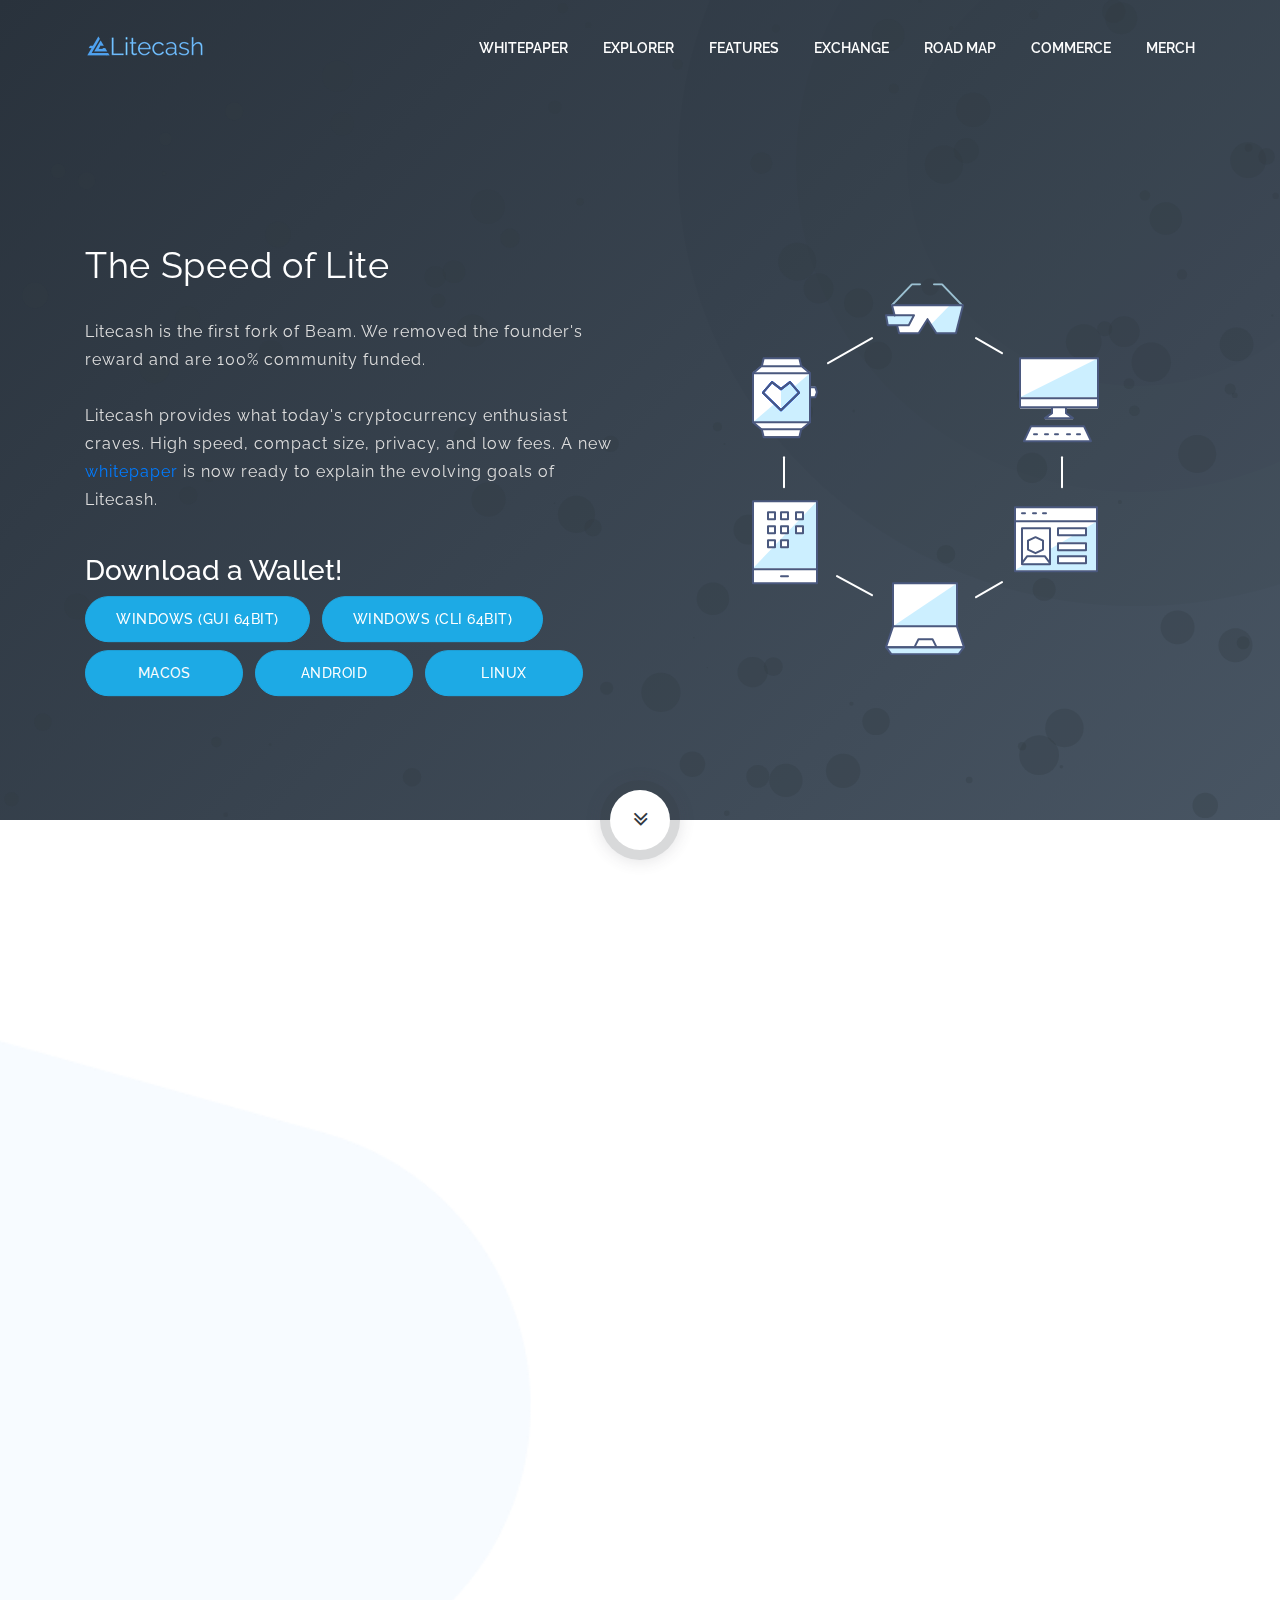
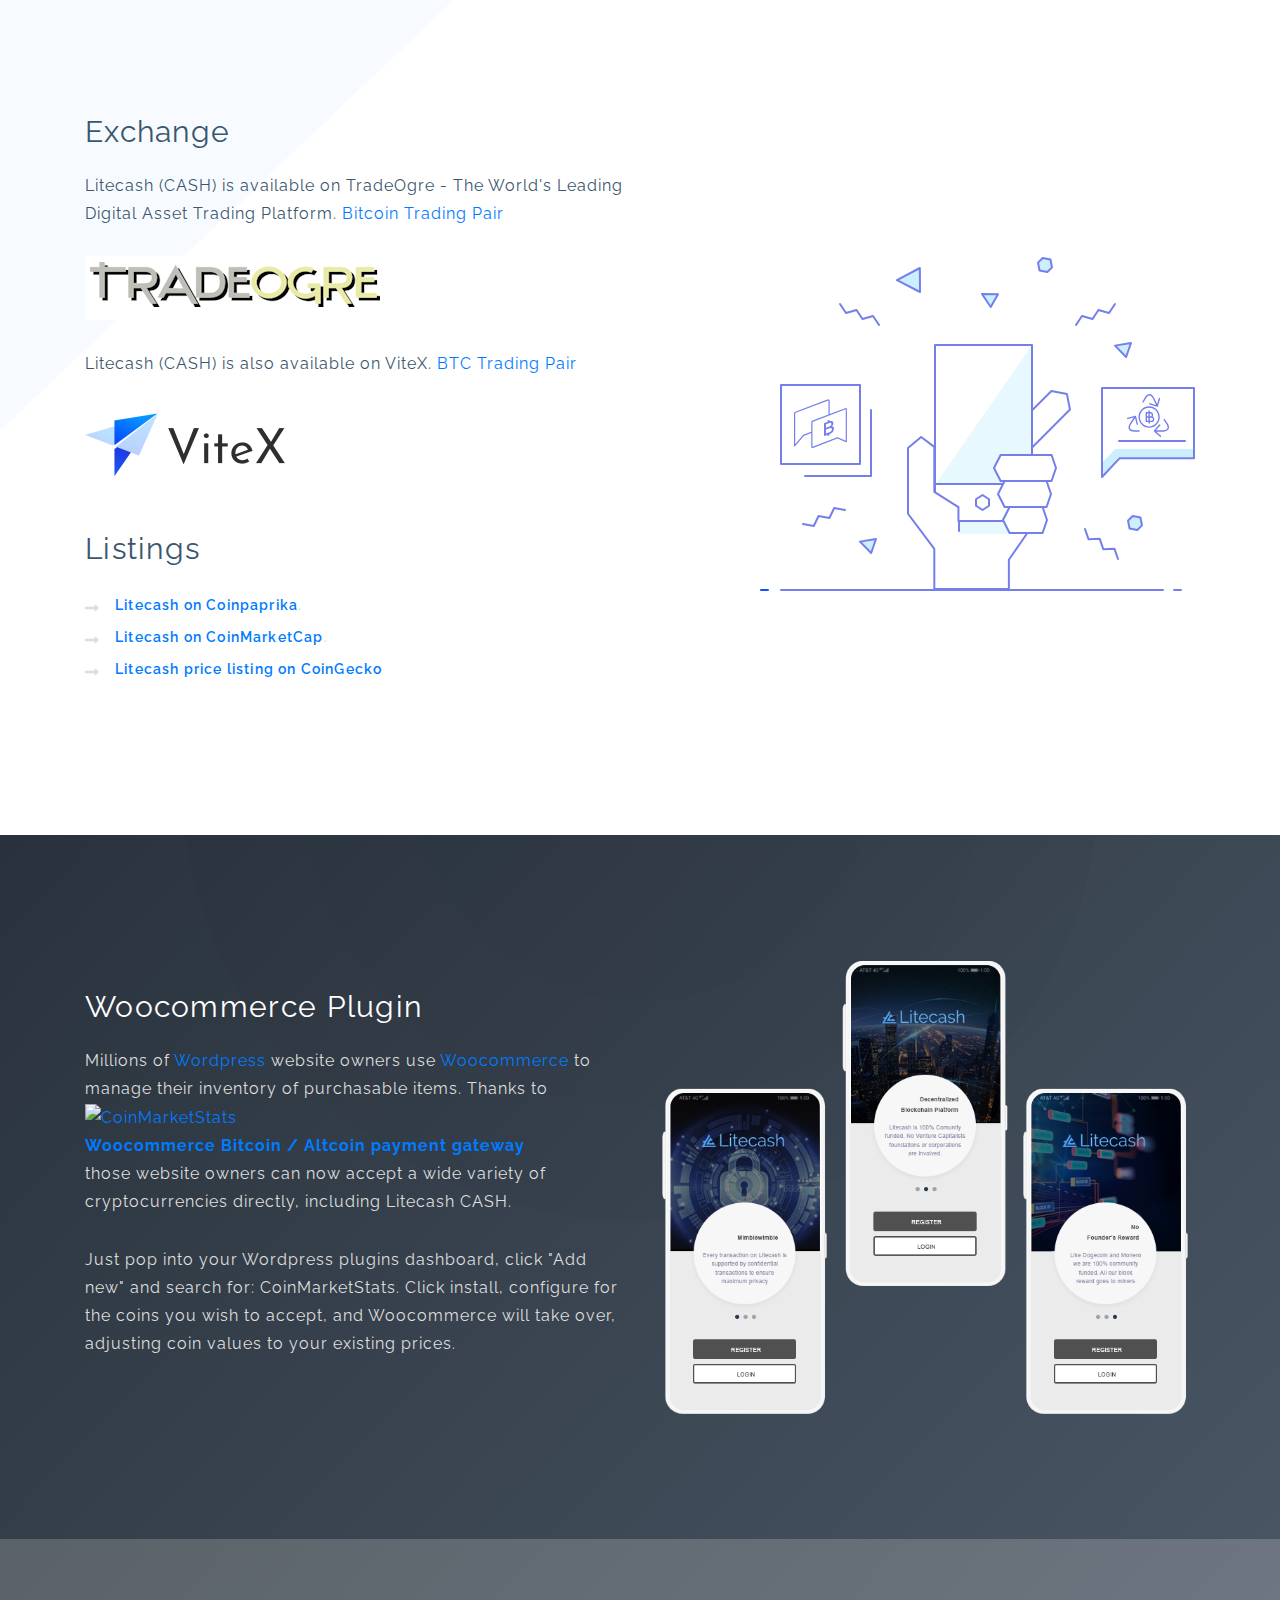
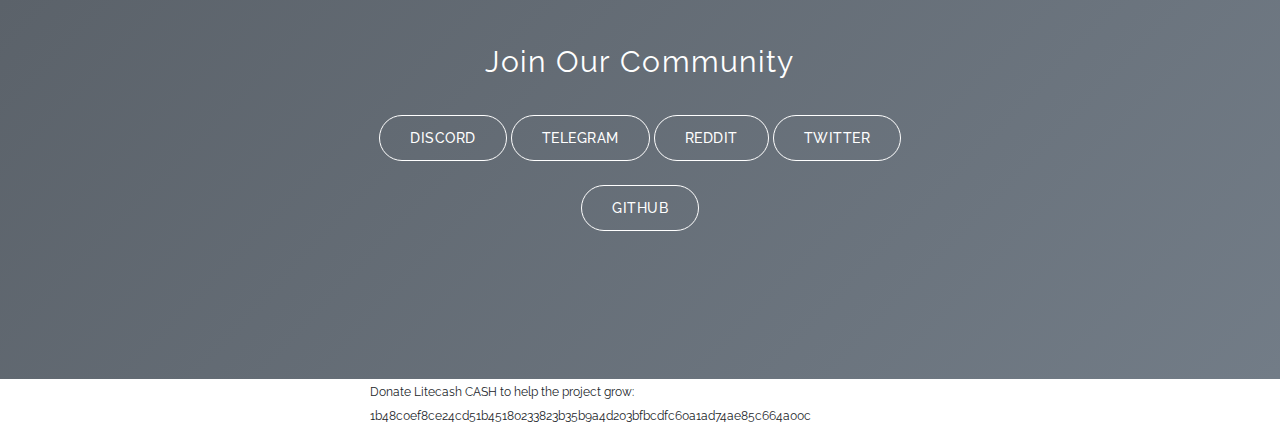
==== lite-cash/index.html @ 34a3ff48 "mobile responsive navigation updates" ====
<!DOCTYPE html>
<html lang="en">

<head>
    <meta charset="UTF-8">
    <meta http-equiv="X-UA-Compatible" content="IE=edge">
    <meta name="viewport" content="width=device-width, initial-scale=1">
    <title>Litecash - The Speed of Lite</title>
    <meta name="description" content="Litecash is a cryptocurrency for everyone." />
    <meta name="keywords" content="bitcoin, ethereum, monero, ico, token, free token, btc, eth" />
    <meta name="author" content="tempload" />

    <!-- Favicon -->
    <link rel="apple-touch-icon" sizes="180x180" href="/apple-touch-icon.png">
    <link rel="icon" type="image/png" sizes="32x32" href="/favicon-32x32.png">
    <link rel="icon" type="image/png" sizes="16x16" href="/favicon-16x16.png">
    <link rel="manifest" href="/site.webmanifest">
    <link rel="mask-icon" href="/safari-pinned-tab.svg" color="#5bbad5">
    <meta name="msapplication-TileColor" content="#da532c">
    <meta name="theme-color" content="#ffffff">

    <!-- Bootstrap & Plugins CSS -->
    <link href="assets/css/bootstrap.min.css" rel="stylesheet" type="text/css">
    <link href="assets/css/font-awesome.min.css" rel="stylesheet" type="text/css">
    <link href="assets/css/owl.carousel.min.css" rel="stylesheet" type="text/css">
    <link href="assets/css/owl.theme.default.min.css" rel="stylesheet" type="text/css">

    <!-- Custom CSS -->
    <link href="assets/css/dark.css" rel="stylesheet" type="text/css">
</head>

<body>

    <div class="loading-wrapper">
        <div class="loading">
            <div></div>
            <div></div>
            <div></div>
        </div>
    </div>

    <!-- ***** Header Area Start ***** -->
    <header class="header-area">
        <div class="container">
            <div class="row">
                <div class="col-12">
                    <nav class="main-nav">
                        <!-- ***** Logo Start ***** -->
                        <a href="index.html" class="logo">
                            <img src="assets/images/logos/Logo23.png" alt="Litecash Logo">
                        </a>
                        <!-- ***** Menu Start ***** -->
                        <ul class="nav">
                            <li><a href="https://lite-cash.com/litepaper.pdf">WHITEPAPER</a></li>
                            <li><a href="http://explorer.lite-cash.com">EXPLORER</a></li>
                            <li><a href="#features">FEATURES</a></li>
                            <li><a href="#exchange">EXCHANGE</a></li>
                            <li><a href="/roadmap.html">ROAD MAP</a></li>
                            <li><a href="#commerce">COMMERCE</a></li>
                            <li><a href="https://shop.lite-cash.com">MERCH</a></li>
                        </ul>
                        <div class="navbar-light">
                            <button class="navbar-toggler" type="button" data-toggle="collapse" data-target="#navbarMobile" aria-controls="navbarMobile" aria-expanded="false" aria-label="Toggle navigation">
                            <span class="navbar-toggler-icon"></span>
                            </button>
                        </div>
                        <div style="clear:both"></div>
                        <div class="collapse" id="navbarMobile" style="width:100%">
                            <ul class="nav nav-mobile">
                                <li><a href="https://lite-cash.com/litepaper.pdf">WHITEPAPER</a></li>
                                <li><a href="http://explorer.lite-cash.com">EXPLORER</a></li>
                                <li><a href="#features">FEATURES</a></li>
                                <li><a href="#exchange">EXCHANGE</a></li>
                                <li><a href="/roadmap.html">ROAD MAP</a></li>
                                <li><a href="#commerce">COMMERCE</a></li>
                                <li><a href="https://shop.lite-cash.com">MERCH</a></li>
                            </ul>
                        </div>
                    </nav>
                </div>
            </div>
        </div>

        <div class="pos-f-t">
          </div>

    </header>
    <!-- ***** Header Area End ***** -->

    <!-- ***** Wellcome Area Start ***** -->
    <section class="welcome-area bg-top-right" id="welcome-1">
        <div class="header-token">
            <div class="container">
                <div class="row">
                    <div class="col-lg-6 col-md-12 col-sm-12 col-xs-12 align-self-center">
                        <h1>The Speed of Lite</h1>
                        <p>Litecash is the first fork of Beam. We removed the founder's reward and are 100% community funded. <br><br> Litecash provides what today's cryptocurrency enthusiast craves. High speed, compact size, privacy, and low fees. A new <a href="https://lite-cash.com/litepaper.pdf">whitepaper</a> is now ready to explain the evolving goals of Litecash.</p>

                        <h3 style="color: white;">Download a Wallet!</h3>
                        <div class="wallet-list">
                            <a href="https://lite-cash.com/release/windows/Litecash-2.5.75-GUI-win64.zip" class="btn-secondary-box">
                                <span class="iconify" data-icon="mdi-windows" height="20px"></span>
                                Windows (GUI 64bit)
                            </a>
                            <a href="https://lite-cash.com/release/windows/Litecash-2.5.75-CLI-win64.zip" class="btn-secondary-box">
                                <span class="iconify" data-icon="mdi-windows" height="20px"></span>
                                Windows (CLI 64bit)
                            </a>
                            <a href="https://lite-cash.com/downloads/LitecashWallet-Mac-2.9.95.dmg" class="btn-secondary-box">
                                <span class="iconify" data-icon="mdi-apple" height="20px"></span>
                                macOS
                            </a>
                            <a href="https://lite-cash.com/downloads/Litecash_v2.5.apk" class="btn-secondary-box">
                                <span class="iconify" data-icon="mdi-android" height="20px"></span>
                                Android
                            </a>
                            <a href="https://lite-cash.com/release/linux/" class="btn-secondary-box">
                                <span class="iconify" data-icon="mdi-linux" height="20px"></span>
                                Linux
                            </a>
                        </div>

                    </div>
                    <div class="col-lg-6 col-md-12 col-sm-12 col-xs-12 align-self-center">
                        <div class="header-image">
                            <img src="assets/images/header_web.svg" class="img-fluid d-block mx-auto" alt="">
                        </div>
                    </div>
                </div>
            </div>
        </div>
        <div class="scroll-to">
            <a href="#features">
                <i class="fa fa-angle-double-down" aria-hidden="true"></i>
            </a>
        </div>
    </section>
    <!-- ***** Wellcome Area End ***** -->

    <!-- ***** What is ICO Start ***** -->
    <section class="section bg-bottom" id="features">
        <div class="container">
            <!-- ***** Features Items Start ***** -->
            <div class="row m-bottom-70">
                <div class="col-lg-3 col-md-6 col-sm-6 col-xs-12">
                    <div class="features-shadow" data-scroll-reveal="enter bottom move 30px over 0.6s after 0.2s">
                        <div class="icon">
                            <i class="fa fa-cube"></i>
                        </div>
                        <h5 class="features-title">Easy To Use</h5>
                        <p>Our wallet is designed to make it easy to send and receive CASH. We strive to make our user experience best in class.</p>
                    </div>
                </div>
                <div class="col-lg-3 col-md-6 col-sm-6 col-xs-12">
                    <div class="features-shadow" data-scroll-reveal="enter bottom move 30px over 0.6s after 0.4s">
                        <div class="icon">
                            <i class="fa fa-lock"></i>
                        </div>
                        <h5 class="features-title">Mimblewimble</h5>
                        <p>Every transaction on Litecash is supported by confidential transactions to ensure maximum privacy.</p>
                    </div>
                </div>
                <div class="col-lg-3 col-md-6 col-sm-6 col-xs-12">
                    <div class="features-shadow" data-scroll-reveal="enter bottom move 30px over 0.6s after 0.6s">
                        <div class="icon">
                            <i class="fa fa-globe"></i>
                        </div>
                        <h5 class="features-title">Decentralized</h5>
                        <p><a href="https://www.coingecko.com/en/videos/the-next-ravencoin-litecash-hot-speculative-coin-in-2019" target=_blank>Litecash</a> is 100% community-funded. No VCs, foundation or corporation are involved.</p>
                    </div>
                </div>
                <div class="col-lg-3 col-md-6 col-sm-6 col-xs-12">
                    <div class="features-shadow" data-scroll-reveal="enter bottom move 30px over 0.6s after 0.8s">
                        <div class="icon">
                            <i class="fa fa-server"></i>
                        </div>
                        <h5 class="features-title">Scalable</h5>
                        <p>Our lightweight implementation of Mimblewimble minimizes the amount of storage space used to host a full node.</p>
                    </div>
                </div>
                <div class="col-lg-3 col-md-6 col-sm-6 col-xs-12">
                    <div class="features-shadow" data-scroll-reveal="enter bottom move 30px over 0.6s after 0.2s">
                        <div class="icon">
                            <i class="fa fa-building-o"></i>
                        </div>
                        <h5 class="features-title">No Founder's Reward</h5>
                        <p>Like Dogecoin and Monero, we are 100% community funded. All of our block reward goes to miners.</p>
                    </div>
                </div>
                <div class="col-lg-3 col-md-6 col-sm-6 col-xs-12">
                    <div class="features-shadow" data-scroll-reveal="enter bottom move 30px over 0.6s after 0.4s">
                        <div class="icon">
                            <i class="fa fa-connectdevelop"></i>
                        </div>
                        <h5 class="features-title">ASIC Resistance</h5>
                        <p>In the spirit of inclusion, <a href="https://twitter.com/LitecashPR" target=_blank>Litecash</a> intends to defend its ecosystem from ASIC manufacturers looking to monopolize our proof of work.</p>
                    </div>
                </div>
                <div class="col-lg-3 col-md-6 col-sm-6 col-xs-12">
                    <div class="features-shadow" data-scroll-reveal="enter bottom move 30px over 0.6s after 0.6s">
                        <div class="icon">
                            <i class="fa fa-qrcode"></i>
                        </div>
                        <h5 class="features-title">Equihash 150,5</h5>
                        <p>Our hashing algo is unique to
                            <a href="/mining.html">Litecash mining</a>. We do not share this Equihash variant with any project.</p>
                    </div>
                </div>
                <div class="col-lg-3 col-md-6 col-sm-6 col-xs-12">
                    <div class="features-shadow" data-scroll-reveal="enter bottom move 30px over 0.6s after 0.8s">
                        <div class="icon">
                            <i class="fa fa-shield"></i>
                        </div>
                        <h5 class="features-title">Fast, Safe, & Private</h5>
                        <p>We strive to provide the highest level of privacy available to your transactions. Your identity and amounts are protected.</p>
                    </div>
                </div>
            </div>
            <!-- ***** Features Items End ***** -->

            <!-- ***** About Start ***** -->
            <div class="row" id="exchange">
                <div class="col-lg-6 col-md-6 col-sm-12 align-self-center">
                    <div class="left-heading">
                        <h2 class="section-title">Exchange</h2>
                    </div>
                    <div class="left-text">
                        <p class="dark">Litecash (CASH) is available on TradeOgre - The World's Leading Digital Asset Trading Platform.
                            <a href="https://tradeogre.com/exchange/BTC-CASH">Bitcoin Trading Pair</a><br><br>
                            <a href="https://tradeogre.com/exchange/BTC-CASH"><img src="assets/images/tradeogre.png" alt="Trade Ogre"></a>
                        </p>
                        <p class="dark">Litecash (CASH) is also available on ViteX.
                            <a href="https://x.vite.net/trade?symbol=CASH-000_BTC-000">BTC Trading Pair</a><br><br>
                            <a href="https://x.vite.net/trade?symbol=CASH-000_BTC-000"><img src="assets/images/vitex_sm.png" alt="ViteX"></a>
                        </p>
                    </div>
                    <div class="left-heading">
                        <h2 class="section-title">Listings</h2>
                    </div>
                    <div class="left-text">
                        <ul>
                            <li><a href="https://coinpaprika.com/coin/cash-litecash/">Litecash on Coinpaprika</a>.</li>
                            <li><a href="https://coinmarketcap.com/currencies/litecash/">Litecash on CoinMarketCap</a>.</li>
                            <li><a href="https://www.coingecko.com/en/coins/litecash/">Litecash price listing on CoinGecko</a></li>
                        </ul>
                    </div>
                </div>
                <div class="col-lg-6 col-md-6 col-sm-12 align-self-center">
                    <img src="assets/images/theme-1-about_web.svg" class="img-fluid float-right" alt="Arda ICO">
                </div>
            </div>
            <!-- ***** About End ***** -->
        </div>
    </section>
    <!-- ***** What is ICO End ***** -->


    <!-- ***** Apps Start ***** -->
    <section class="section gradient" id="commerce">
        <div class="container">
            <div class="row">
                <div class="col-lg-6 col-md-6 col-sm-12 align-self-center mobile-bottom-fix">
                    <div class="left-heading light">
                        <h2 class="section-title">Woocommerce Plugin</h2>
                    </div>
                    <div class="left-text light m-bottom-0">
                        <p>Millions of <a href="https://wordpress.com/" target="_blank">Wordpress</a> website owners use <a href="https://woocommerce.com/" target="_blank">Woocommerce</a> to manage their inventory of purchasable items. Thanks to
                            <a href="https://coinmarketstats.online/product/woocommerce-bitcoin-altcoin-payment-gateway" target="_blank"><img src="https://coinmarketstats.online/assets/img/brand/cms.png" title="CoinMarketStats" /><br><b>Woocommerce Bitcoin / Altcoin payment gateway</b></a><br> those website owners can now accept a wide variety of cryptocurrencies
                            directly, including Litecash CASH.</p>

                        <p>Just pop into your Wordpress plugins dashboard, click "Add new" and search for: CoinMarketStats. Click install, configure for the coins you wish to accept, and Woocommerce will take over, adjusting coin values to your existing
                            prices.
                        </p>
                    </div>
                </div>

                <div class="col-lg-6 col-md-6 col-sm-12 align-self-center">
                    <img src="assets/images/dark_web_logos5.png" class="img-fluid float-right" alt="App">
                </div>
            </div>
        </div>
    </section>

    <!-- ***** Telegram Parallax Start ***** -->
    <section class="parallax" id="contact">
        <div class="parallax-content">
            <div class="container">
                <div class="row">
                    <div class="col-lg-12">
                        <h1 class="section-title">Join Our Community</h1>
                    </div>
                    <!--<div class="offset-lg-1 col-lg-6">
						<p>test</p>
					</div>-->
                    <div class="offset-lg-3 col-lg-6">
                        <a href="https://discord.gg/kga9sgg" class="btn-white-line">Discord</a>
                        <a href="https://t.me/litecashgroup" class="btn-white-line">Telegram</a>
                        <a href="https://www.reddit.com/r/OfficialLiteCash/" class="btn-white-line">Reddit</a>
                        <a href="https://twitter.com/LitecashPR" class="btn-white-line">Twitter</a><br><br>
                        <a href="https://github.com/Litecash-Dev" class="btn-white-line">GitHub</a>
                    </div>
                </div>
            </div>
        </div>
    </section>
    <!-- ***** Telegram Parallax End ***** -->

    <section id="donate">
        <div class="parallax-content">
            <div class="container">
                <div class="row">
                    <div class="offset-lg-3 col-lg-6">
                        <div><span style="font-size: 0.75em;">Donate Litecash CASH to help the project grow: 1b48c0ef8ce24cd51b45180233823b35b9a4d203bfbcdfc60a1ad74ae85c664a00c</span></div>
                    </div>
                </div>
            </div>
        </div>
    </section>



    <!-- jQuery -->
    <script src="assets/js/jquery-2.1.0.min.js"></script>

    <!-- Iconify -->
    <script src="//code.iconify.design/1/1.0.6/iconify.min.js"></script>

    <!-- Bootstrap -->
    <script src="assets/js/popper.js"></script>
    <script src="assets/js/bootstrap.min.js"></script>

    <!-- Plugins -->
    <script src="assets/js/particles.min.js"></script>
    <script src="assets/js/scrollreveal.min.js"></script>
    <script src="assets/js/jquery.downCount.js"></script>
    <script src="assets/js/parallax.min.js"></script>
    <script src="assets/js/owl.carousel.min.js"></script>

    <!-- Global Init -->
    <script src="assets/js/particle-dark.js"></script>
    <script src="assets/js/custom.js"></script>
    <script src="assets/js/mobile=vnav-toggle-fix.js"></script>

</body>

</html>
---- lite-cash/assets/css/dark.css ----
/* ----------------------------------------------------------------------------------------
Template: Arda - Bitcoin and Cryptocurrency ICO HTML Template
Version: 1.3
Author: tempload - support@tempload.com
 -----------------------------------------------------------------------------------------*/
/* ---------------------------------------------
Table of contents
------------------------------------------------
01. font & reset css
02. pre-loader
03. global styles
04. buttons
05. token box
06. header
07. welcome area
08. services
09. roadmap
10. team
11. parallax
12. faq
13. block explorer
14. footer & contact
--------------------------------------------- */
/*
---------------------------------------------
font & reset css
---------------------------------------------
*/
@import url("https://fonts.googleapis.com/css?family=Raleway:300,400,500,600,700");376
html, body, div, span, applet, object, iframe, h1, h2, h3, h4, h5, h6, p, blockquote, div
pre, a, abbr, acronym, address, big, cite, code, del, dfn, em, font, img, ins, kbd, q,
s, samp, small, strike, strong, sub, sup, tt, var, b, u, i, center, dl, dt, dd, ol, ul, li,
figure, header, nav, section, article, aside, footer, figcaption {
  margin: 0;
  padding: 0;
  border: 0;
  outline: 0;
}

.clearfix:after {
  content: ".";
  display: block;
  clear: both;
  visibility: hidden;
  line-height: 0;
  height: 0;
}

.clearfix {
  display: inline-block;
}

html[xmlns] .clearfix {
  display: block;
}

* html .clearfix {
  height: 1%;
}

ul, li {
  padding: 0;
  margin: 0;
  list-style: none;
}

header, nav, section, article, aside, footer, hgroup {
  display: block;
}

* {
  box-sizing: border-box;
}

html, body {
  font-family: "Raleway", sans-serif;
  font-weight: 400;
  background-color: #fff;
  font-size: 16px;
  -ms-text-size-adjust: 100%;
  -webkit-font-smoothing: antialiased;
  -moz-osx-font-smoothing: grayscale;
}

a {
  text-decoration: none !important;
}

h1, h2, h3, h4, h5, h6 {
  margin-top: 0px;
  margin-bottom: 0px;
}

ul {
  margin-bottom: 0px;
}

/*
---------------------------------------------
pre-loader
---------------------------------------------
*/
.loading-wrapper {
  position: fixed;
  width: 100%;
  height: 100%;
  color: white;
  font-size: 16px;
  background-image: linear-gradient(134deg, #29323c 0%, #485563 100%);
  z-index: 99999;
  -webkit-transition: all 0.3s ease 0s;
  -moz-transition: all 0.3s ease 0s;
  -o-transition: all 0.3s ease 0s;
  transition: all 0.3s ease 0s;
}

.loading {
  left: 0;
  top: 0;
  right: 0;
  bottom: 0;
  display: block;
  position: absolute;
  margin: auto;
  width: 50px;
  height: 50px;
}

.loading > div {
  background-color: #fff;
  width: 10px;
  height: 10px;
  border-radius: 100%;
  -webkit-animation-fill-mode: both;
  animation-fill-mode: both;
  position: absolute;
  opacity: 0;
  width: 50px;
  height: 50px;
  -webkit-animation: loading 1s 0s linear infinite;
  animation: loading 1s 0s linear infinite;
}

.loading > div:nth-child(2) {
  -webkit-animation-delay: 0.33333s;
  animation-delay: 0.33333s;
}

.loading > div:nth-child(3) {
  -webkit-animation-delay: 0.66666s;
  animation-delay: 0.66666s;
}

@-webkit-keyframes loading {
  0% {
    opacity: 0;
    -webkit-transform: scale(0);
    transform: scale(0);
  }
  5% {
    opacity: 1;
  }
  100% {
    -webkit-transform: scale(1);
    transform: scale(1);
    opacity: 0;
  }
}

@keyframes loading {
  0% {
    opacity: 0;
    -webkit-transform: scale(0);
    transform: scale(0);
  }
  5% {
    opacity: 1;
  }
  100% {
    opacity: 0;
  }
}

/*
---------------------------------------------
global styles
---------------------------------------------
*/
::selection {
  background: #32373E;
  color: #fff;
}

::-moz-selection {
  background: #32373E;
  color: #fff;
}

.m-bottom-100 {
  margin-bottom: 100px;
}

.m-bottom-60 {
  margin-bottom: 60px;
}

.m-bottom-70 {
  margin-bottom: 70px;
}

.m-bottom-30 {
  margin-bottom: 30px;
}

.m-bottom-0 {
  margin-bottom: 0px !important;
}

.table-striped tbody tr:nth-of-type(odd) {
  background: #F3F8FF;
}

.section {
  padding-top: 100px;
  padding-bottom: 100px;
}

.bg-bottom {
  background: url(../images/section-bg.png);
  background-position: center bottom;
  background-repeat: no-repeat;
  background-size: cover;
}

.bg-top {
  background: url(../images/section-bg.png);
  background-position: center top;
  background-repeat: no-repeat;
}

.left-heading.light .section-title {
  color: #ffffff;
}

.left-heading .section-title {
  font-weight: 400;
  font-size: 30px;
  color: #3B566E;
  letter-spacing: 1.30px;
  line-height: 40px;
  margin-bottom: 20px;
}

.center-heading {
  text-align: center;
}

.center-heading .section-title {
  font-weight: 400;
  font-size: 30px;
  color: #3B566E;
  letter-spacing: 1.30px;
  line-height: 40px;
  margin-bottom: 20px;
}

.center-heading.colored .section-title {
  color: #ffffff;
}

.left-text {
  font-weight: 400;
  font-size: 16px;
  color: #6F8BA4;
  line-height: 28px;
  letter-spacing: 1px;
  margin-bottom: 50px;
}

.left-text.light {
  color: #DEDEDE;
}

.left-text p {
  margin-bottom: 30px;
}

.left-text p.dark {
  color: #3B566E;
}

.left-text ul {
  color: #DEDEDE;
  font-weight: 600;
  font-size: 14px;
  letter-spacing: 1.18px;
  margin-bottom: 30px;
}

.left-text ul li {
  height: 32px;
  line-height: 32px;
  position: relative;
  padding-left: 30px;
  -webkit-transition: all 0.3s ease 0s;
  -moz-transition: all 0.3s ease 0s;
  -o-transition: all 0.3s ease 0s;
  transition: all 0.3s ease 0s;
}

.left-text ul li:before {
  position: absolute;
  left: 0px;
  content: "\f178";
  font-family: FontAwesome;
  height: 38px;
  line-height: 38px;
}

.left-text ul li:hover {
  padding-left: 40px;
}

.center-text {
  text-align: center;
  font-weight: 400;
  font-size: 16px;
  color: #6F8BA4;
  line-height: 28px;
  letter-spacing: 1px;
  margin-bottom: 50px;
}

.center-text.colored {
  color: #DEDEDE;
}

.center-text p {
  margin-bottom: 30px;
}

.gradient {
  background-image: linear-gradient(134deg, #29323c 0%, #485563 100%);
  position: relative;
}

.gradient:before {
  content: '';
  position: absolute;
  width: 100%;
  height: 100%;
  background: url(../images/section-bg-top.png) center top no-repeat;
  top: 0px;
  left: 0px;
}

.align-self-center {
  -ms-flex-item-align: center !important;
  align-self: center !important;
}

@media (max-width: 991px) {
  html, body {
    overflow-x: hidden;
  }
  .mobile-bottom-fix {
    margin-bottom: 60px;
  }
}

/*
---------------------------------------------
buttons
---------------------------------------------
*/
.btn-secondary-box {
  display: inline-block;
  height: 46px;
  line-height: 45px;
  text-align: center;
  -webkit-border-radius: 100px;
  -moz-border-radius: 100px;
  border-radius: 100px;
  position: relative;
  border: 1px solid #1DAAE5;
  background: #1DAAE5;
  font-weight: 500;
  font-size: 14px;
  color: #fff;
  letter-spacing: 0.5px;
  text-transform: uppercase;
  -webkit-transition: all 0.3s ease 0s;
  -moz-transition: all 0.3s ease 0s;
  -o-transition: all 0.3s ease 0s;
  transition: all 0.3s ease 0s;
  padding-left: 30px;
  padding-right: 30px;
  outline: none !important;
  cursor: pointer;
}

.btn-secondary-box:hover {
  border: 1px solid #fff;
  background: none;
  color: #fff;
}

.btn-secondary-line {
  display: inline-block;
  height: 46px;
  line-height: 45px;
  text-align: center;
  -webkit-border-radius: 100px;
  -moz-border-radius: 100px;
  border-radius: 100px;
  position: relative;
  border: 1px solid #1DAAE5;
  font-weight: 500;
  font-size: 14px;
  color: #1DAAE5;
  letter-spacing: 0.5px;
  text-transform: uppercase;
  -webkit-transition: all 0.3s ease 0s;
  -moz-transition: all 0.3s ease 0s;
  -o-transition: all 0.3s ease 0s;
  transition: all 0.3s ease 0s;
  padding-left: 30px;
  padding-right: 30px;
  outline: none !important;
  cursor: pointer;
}

.btn-secondary-line:hover {
  background: #1DAAE5;
  color: #fff;
}

.btn-primary-line {
  width: 100%;
  display: inline-block;
  height: 46px;
  line-height: 45px;
  text-align: center;
  -webkit-border-radius: 100px;
  -moz-border-radius: 100px;
  border-radius: 100px;
  position: relative;
  border: 1px solid #32373E;
  font-weight: 500;
  font-size: 14px;
  color: #32373E;
  letter-spacing: 0.5px;
  text-transform: uppercase;
  -webkit-transition: all 0.3s ease 0s;
  -moz-transition: all 0.3s ease 0s;
  -o-transition: all 0.3s ease 0s;
  transition: all 0.3s ease 0s;
  outline: none !important;
  cursor: pointer;
}

.btn-primary-line:hover {
  background: #32373E;
  color: #fff;
}

.btn-white-line {
  display: inline-block;
  height: 46px;
  line-height: 45px;
  text-align: center;
  -webkit-border-radius: 100px;
  -moz-border-radius: 100px;
  border-radius: 100px;
  position: relative;
  border: 1px solid #fff;
  font-weight: 500;
  font-size: 14px;
  color: #fff;
  letter-spacing: 0.5px;
  text-transform: uppercase;
  -webkit-transition: all 0.3s ease 0s;
  -moz-transition: all 0.3s ease 0s;
  -o-transition: all 0.3s ease 0s;
  transition: all 0.3s ease 0s;
  outline: none !important;
  cursor: pointer;
  padding-left: 30px;
  padding-right: 30px;
}

.btn-white-line:hover {
  background: #fff;
  color: #3B566E;
}

.app-download {
  display: inline-block;
  margin-right: 10px;
}

/*
---------------------------------------------
token box
---------------------------------------------
*/
.box {
  background: #fff;
  -webkit-border-radius: 4px;
  -moz-border-radius: 4px;
  border-radius: 4px;
  padding: 40px;
  position: relative;
  box-shadow: 0 1px 18px 10px rgba(0, 0, 0, 0.06);
  margin-bottom: 30px;
}

.box:before {
  content: '';
  position: absolute;
  width: 96%;
  height: 12px;
  background: #fff;
  opacity: .59;
  bottom: -11px;
  left: 0px;
  right: 0px;
  margin: auto;
  border-radius: 0px 0px 4px 4px;
  z-index: 2;
}

.box:after {
  content: '';
  position: absolute;
  width: 92%;
  height: 20px;
  background: #fff;
  opacity: .27;
  bottom: -20px;
  left: 0px;
  right: 0px;
  margin: auto;
  border-radius: 0px 0px 4px 4px;
  z-index: 1;
}

.box .token .title {
  display: block;
  text-align: center;
  font-weight: 500;
  font-size: 16px;
  letter-spacing: 1.4px;
  color: #32373E;
  margin-bottom: 20px;
}

.box .token .countdown {
  text-align: center;
  margin-bottom: 40px;
}

.box .token .countdown li {
  display: inline-block;
  padding-left: 20px;
  padding-right: 20px;
}

.box .token .countdown li.seperator {
  border-left: 1px solid #CEE1F8;
  height: 52px;
  padding: 0px;
}

.box .token .countdown li span {
  font-weight: 300;
  font-size: 40px;
  color: #5A6066;
  letter-spacing: 3.5px;
}

.box .token .countdown li p {
  font-weight: 500;
  font-size: 12px;
  color: #BCBED4;
  text-transform: uppercase;
  margin-bottom: 0px;
}

.box .token .token-input {
  border: 1px solid #32373E;
  height: 46px;
  overflow: hidden;
  -webkit-border-radius: 100px;
  -moz-border-radius: 100px;
  border-radius: 100px;
  position: relative;
  margin: auto;
}

.box .token .token-input input {
  position: absolute;
  left: 0px;
  top: 0px;
  height: 46px;
  width: 25%;
  outline: none;
  border: none;
  padding-left: 20px;
  font-weight: 500;
  font-size: 16px;
  letter-spacing: 2.07px;
  color: #5A6066;
}

.box .token .token-input .fa-plus {
  position: absolute;
  width: 10%;
  height: 24px;
  border: 1px solid #32373E;
  left: 25%;
  top: -1px;
  line-height: 24px;
  text-align: center;
  background: #E6EEF2;
  cursor: pointer;
  font-size: 7px;
  color: #32373E;
}

.box .token .token-input .fa-minus {
  position: absolute;
  width: 10%;
  height: 23px;
  border: 1px solid #32373E;
  left: 25%;
  top: 22px;
  line-height: 24px;
  text-align: center;
  background: #E6EEF2;
  cursor: pointer;
  font-size: 7px;
  color: #32373E;
}

.box .token .token-input button {
  position: absolute;
  width: 65%;
  top: 0px;
  left: 35%;
  height: 46px;
  background: none;
  border: none;
  outline: none;
  font-weight: 500;
  font-size: 12px;
  letter-spacing: 0.5px;
  color: #32373E;
  cursor: pointer;
}

.box .token-progress {
  border-bottom: 1px solid #f5f5f5;
  height: 100px;
  margin-bottom: 20px;
  margin-top: 10px;
}

.box .token-progress ul {
  position: relative;
  height: 5px;
  background: #D7DEE4;
  -webkit-border-radius: 5px;
  -moz-border-radius: 5px;
  border-radius: 5px;
}

.box .token-progress ul .progress-active {
  position: absolute;
  height: 5px;
  background: #32373E;
  -webkit-border-radius: 5px;
  -moz-border-radius: 5px;
  border-radius: 5px;
  width: 0%;
  -webkit-transition: all 0.3s ease 0s;
  -moz-transition: all 0.3s ease 0s;
  -o-transition: all 0.3s ease 0s;
  transition: all 0.3s ease 0s;
  padding-top: 0px;
}

.box .token-progress ul li.item {
  position: absolute;
  padding-top: 27px;
}

.box .token-progress ul li.item:before {
  content: '';
  position: absolute;
  width: 16px;
  height: 16px;
  background: #D7DEE4;
  -webkit-border-radius: 100px;
  -moz-border-radius: 100px;
  border-radius: 100px;
  top: -6px;
}

.box .token-progress ul li.item:after {
  content: '';
  position: absolute;
  width: 30px;
  height: 30px;
  background: #D7DEE4;
  -webkit-border-radius: 100px;
  -moz-border-radius: 100px;
  border-radius: 100px;
  top: -13px;
  left: -7px;
  opacity: .44;
}

.box .token-progress ul li.item.complate:before, .box .token-progress ul li.item.complate:after {
  background: #32373E;
  -webkit-transition: all 0.3s ease 0s;
  -moz-transition: all 0.3s ease 0s;
  -o-transition: all 0.3s ease 0s;
  transition: all 0.3s ease 0s;
}

.box .token-progress ul li.item.complate:hover:before, .box .token-progress ul li.item.complate:hover:after {
  transform: scale(1.2);
}

.box .token-progress ul li.item strong {
  display: block;
  font-weight: 500;
  font-size: 14px;
  color: #3B566E;
  margin-bottom: 2px;
  padding-left: 3px;
}

.box .token-progress ul li.item span {
  display: block;
  font-weight: 500;
  font-size: 12px;
  color: #BCBED4;
  padding-left: 3px;
}

.box .token-info .item {
  overflow: hidden;
  -webkit-transition: all 0.3s ease 0s;
  -moz-transition: all 0.3s ease 0s;
  -o-transition: all 0.3s ease 0s;
  transition: all 0.3s ease 0s;
}

.box .token-info .item strong {
  float: left;
  width: 35%;
  font-weight: 400;
  font-size: 14px;
  color: #3B566E;
  letter-spacing: 1.22px;
  height: 38px;
  line-height: 38px;
}

.box .token-info .item span {
  float: left;
  width: 65%;
  font-weight: 400;
  font-size: 14px;
  color: #6F8BA4;
  letter-spacing: 1.22px;
  height: 38px;
  line-height: 38px;
}

.box .token-info .item:hover {
  padding-left: 10px;
}

.box .token-payment {
  border: 1px solid #D6D6F3;
  -webkit-border-radius: 4px;
  -moz-border-radius: 4px;
  border-radius: 4px;
  position: relative;
  padding: 40px 30px;
}

.box .token-payment span {
  position: absolute;
  background: #fff;
  font-weight: 400;
  font-size: 14px;
  color: #A7A7E5;
  letter-spacing: 1.24px;
  padding-left: 10px;
  padding-right: 10px;
  top: -11px;
  left: 30px;
}

.box .token-payment .radios {
  overflow: hidden;
  text-align: center;
  margin-bottom: 20px;
}

.box .token-payment .radios .form-radio {
  display: inline-block;
  width: 32px;
  height: 32px;
  border: 1px solid #32373E;
  position: relative;
  -webkit-border-radius: 4px;
  -moz-border-radius: 4px;
  border-radius: 4px;
  overflow: hidden;
  margin-right: 5px;
  margin-left: 5px;
}

.box .token-payment .radios .form-radio input:checked + label {
  background: #32373E;
}

.box .token-payment .radios .form-radio input:checked + label i {
  color: #fff;
}

.box .token-payment .radios .form-radio label {
  background: #fff;
  position: absolute;
  width: 100%;
  height: 100%;
  left: 0px;
  top: 0px;
  -webkit-transition: all 0.3s ease 0s;
  -moz-transition: all 0.3s ease 0s;
  -o-transition: all 0.3s ease 0s;
  transition: all 0.3s ease 0s;
  cursor: pointer;
}

.box .token-payment .radios .form-radio label i {
  display: block;
  width: 32px;
  height: 32px;
  line-height: 30px;
  text-align: center;
  color: #32373E;
  font-size: 14px;
  -webkit-transition: all 0.3s ease 0s;
  -moz-transition: all 0.3s ease 0s;
  -o-transition: all 0.3s ease 0s;
  transition: all 0.3s ease 0s;
  letter-spacing: 0px;
}

.box .token-payment .radios .form-radio label:hover {
  background: #32373E;
}

.box .token-payment .radios .form-radio label:hover i {
  color: #fff;
}

@media (max-width: 1200px) {
  .box .token .countdown li {
    padding-left: 10px;
    padding-right: 10px;
  }
}

@media (max-width: 991px) {
  .box .token {
    overflow: hidden;
  }
  .box .token .countdown {
    overflow: hidden;
  }
  .box .token .countdown li {
    width: 50%;
    float: left;
    padding: 0px !important;
  }
  .box .token .countdown li.seperator {
    display: none;
  }
  .box .token .countdown li span {
    font-size: 30px;
  }
  .box .token .countdown li p {
    font-size: 12px;
  }
  .box .token .token-input {
    width: 100%;
  }
  .box .token .token-input input {
    width: 25%;
  }
  .box .token .token-input .fa-plus, .box .token .token-input .fa-minus {
    left: 25%;
  }
  .box .token .token-input button {
    font-size: 12px;
    width: 65%;
    left: 35%;
  }
  .box .token-info {
    margin-bottom: 30px;
    border-bottom: 1px solid #CEE1F8;
    padding-bottom: 20px;
  }
  .box .token-payment {
    margin: 0px;
    padding: 40px 20px;
  }
}

/*
---------------------------------------------
header
---------------------------------------------
*/
.header-area {
  position: fixed;
  top: 0px;
  left: 0px;
  right: 0px;
  z-index: 100;
  height: 100px;
  -webkit-transition: all 0.3s ease 0s;
  -moz-transition: all 0.3s ease 0s;
  -o-transition: all 0.3s ease 0s;
  transition: all 0.3s ease 0s;
}

.header-area .main-nav .logo {
  float: left;
  margin-top: 34px;
  -webkit-transition: all 0.3s ease 0s;
  -moz-transition: all 0.3s ease 0s;
  -o-transition: all 0.3s ease 0s;
  transition: all 0.3s ease 0s;
}

.header-area .main-nav .logo img {
  -webkit-transition: all 0.3s ease 0s;
  -moz-transition: all 0.3s ease 0s;
  -o-transition: all 0.3s ease 0s;
  transition: all 0.3s ease 0s;
}

.header-area .main-nav .dark-logo {
  display: none;
}

.header-area .main-nav .nav {
  float: right;
  margin-top: 30px;
  -webkit-transition: all 0.3s ease 0s;
  -moz-transition: all 0.3s ease 0s;
  -o-transition: all 0.3s ease 0s;
  transition: all 0.3s ease 0s;
}

.header-area .main-nav .nav li {
  margin-left: 35px;
}

.header-area .main-nav .nav li a {
  display: block;
  font-weight: 600;
  font-size: 14px;
  color: #FFFFFF;
  -webkit-transition: all 0.3s ease 0s;
  -moz-transition: all 0.3s ease 0s;
  -o-transition: all 0.3s ease 0s;
  transition: all 0.3s ease 0s;
  height: 36px;
  line-height: 36px;
  border: transparent;
}

.header-area .main-nav .nav li a:hover {
  color: #DEDEDE;
}

.header-area .main-nav .nav li a.btn-nav-line {
  padding-left: 25px;
  padding-right: 25px;
  border: 1px solid #FFFFFF;
  -webkit-border-radius: 100px;
  -moz-border-radius: 100px;
  border-radius: 100px;
  line-height: 34px;
  letter-spacing: 0.5px;
  background: #fff;
  color: #3B566E;
}

.header-area .main-nav .nav li a.btn-nav-line:hover {
  background: #fff;
  color: #1DAAE5;
}

.header-area .main-nav .nav li a.btn-nav-box {
  padding-left: 25px;
  padding-right: 25px;
  border: 1px solid #FFFFFF;
  -webkit-border-radius: 100px;
  -moz-border-radius: 100px;
  border-radius: 100px;
  line-height: 34px;
  background: #fff;
  color: #3B566E;
  letter-spacing: 0.5px;
}

.header-area .main-nav .nav li a.btn-nav-box:hover {
  background: none;
  color: #fff;
}

.header-area .main-nav .menu-trigger {
  cursor: pointer;
  display: block;
  position: absolute;
  top: 23px;
  width: 32px;
  height: 40px;
  text-indent: -9999em;
  z-index: 99;
  right: 40px;
  display: none;
}

.header-area .main-nav .menu-trigger span,
.header-area .main-nav .menu-trigger span:before,
.header-area .main-nav .menu-trigger span:after {
  -moz-transition: all 0.4s;
  -o-transition: all 0.4s;
  -webkit-transition: all 0.4s;
  transition: all 0.4s;
  background-color: #3B566E;
  display: block;
  position: absolute;
  width: 30px;
  height: 2px;
  left: 0;
}

.header-area .main-nav .menu-trigger span:before,
.header-area .main-nav .menu-trigger span:after {
  -moz-transition: all 0.4s;
  -o-transition: all 0.4s;
  -webkit-transition: all 0.4s;
  transition: all 0.4s;
  background-color: #3B566E;
  display: block;
  position: absolute;
  width: 30px;
  height: 2px;
  left: 0;
  width: 75%;
}

.header-area .main-nav .menu-trigger span:before,
.header-area .main-nav .menu-trigger span:after {
  content: "";
}

.header-area .main-nav .menu-trigger span {
  top: 16px;
}

.header-area .main-nav .menu-trigger span:before {
  -moz-transform-origin: 33% 100%;
  -ms-transform-origin: 33% 100%;
  -webkit-transform-origin: 33% 100%;
  transform-origin: 33% 100%;
  top: -10px;
  z-index: 10;
}

.header-area .main-nav .menu-trigger span:after {
  -moz-transform-origin: 33% 0;
  -ms-transform-origin: 33% 0;
  -webkit-transform-origin: 33% 0;
  transform-origin: 33% 0;
  top: 10px;
}

.header-area .main-nav .menu-trigger.active span,
.header-area .main-nav .menu-trigger.active span:before,
.header-area .main-nav .menu-trigger.active span:after {
  background-color: transparent;
  width: 100%;
}

.header-area .main-nav .menu-trigger.active span:before {
  -moz-transform: translateY(6px) translateX(1px) rotate(45deg);
  -ms-transform: translateY(6px) translateX(1px) rotate(45deg);
  -webkit-transform: translateY(6px) translateX(1px) rotate(45deg);
  transform: translateY(6px) translateX(1px) rotate(45deg);
  background-color: #3B566E;
}

.header-area .main-nav .menu-trigger.active span:after {
  -moz-transform: translateY(-6px) translateX(1px) rotate(-45deg);
  -ms-transform: translateY(-6px) translateX(1px) rotate(-45deg);
  -webkit-transform: translateY(-6px) translateX(1px) rotate(-45deg);
  transform: translateY(-6px) translateX(1px) rotate(-45deg);
  background-color: #3B566E;
}

.header-area .main-nav .lang {
  float: right;
  margin-top: 30px;
  margin-left: 30px;
  -webkit-transition: all 0.3s ease 0s;
  -moz-transition: all 0.3s ease 0s;
  -o-transition: all 0.3s ease 0s;
  transition: all 0.3s ease 0s;
}

.header-area .main-nav .lang .selected {
  display: inline-block;
  height: 36px;
  border: 1px solid #fff;
  -webkit-border-radius: 100px;
  -moz-border-radius: 100px;
  border-radius: 100px;
  padding-left: 15px;
  padding-right: 15px;
  cursor: pointer;
  -webkit-transition: all 0.3s ease 0s;
  -moz-transition: all 0.3s ease 0s;
  -o-transition: all 0.3s ease 0s;
  transition: all 0.3s ease 0s;
}

.header-area .main-nav .lang .selected img {
  float: left;
  margin-top: 11px;
  margin-right: 8px;
  -webkit-transition: all 0.3s ease 0s;
  -moz-transition: all 0.3s ease 0s;
  -o-transition: all 0.3s ease 0s;
  transition: all 0.3s ease 0s;
  opacity: .7;
}

.header-area .main-nav .lang .selected span {
  float: left;
  height: 36px;
  line-height: 35px;
  font-weight: 400;
  font-size: 12px;
  color: #fff;
  margin-right: 5px;
  -webkit-transition: all 0.3s ease 0s;
  -moz-transition: all 0.3s ease 0s;
  -o-transition: all 0.3s ease 0s;
  transition: all 0.3s ease 0s;
}

.header-area .main-nav .lang .selected i {
  float: left;
  height: 36px;
  line-height: 35px;
  color: #fff;
  -webkit-transition: all 0.3s ease 0s;
  -moz-transition: all 0.3s ease 0s;
  -o-transition: all 0.3s ease 0s;
  transition: all 0.3s ease 0s;
}

.header-area .main-nav .lang .flag-list {
  margin-top: 8px;
  right: 5px;
  display: none;
  box-shadow: 0 1px 18px 10px rgba(0, 0, 0, 0.06);
  position: absolute;
}

.header-area .main-nav .lang .flag-list:before {
  content: '';
  position: absolute;
  top: -8px;
  left: 0px;
  right: 0px;
  margin: auto;
  width: 0;
  height: 0;
  border-left: 10px solid transparent;
  border-right: 10px solid transparent;
  border-bottom: 8px solid #fff;
}

.header-area .main-nav .lang .flag-list li {
  overflow: hidden;
  background: #fff;
  border-bottom: 1px solid #CEE1F8;
}

.header-area .main-nav .lang .flag-list li:first-child {
  -webkit-border-radius: 3px 3px 0px 0px;
  -moz-border-radius: 3px 3px 0px 0px;
  border-radius: 3px 3px 0px 0px;
}

.header-area .main-nav .lang .flag-list li:last-child {
  -webkit-border-radius: 0px 0px 3px 3px;
  -moz-border-radius: 0px 0px 3px 3px;
  border-radius: 0px 0px 3px 3px;
}

.header-area .main-nav .lang .flag-list li a {
  display: block;
  overflow: hidden;
  padding-left: 20px;
  padding-right: 20px;
  background: #fff;
  -webkit-transition: all 0.3s ease 0s;
  -moz-transition: all 0.3s ease 0s;
  -o-transition: all 0.3s ease 0s;
  transition: all 0.3s ease 0s;
}

.header-area .main-nav .lang .flag-list li a:hover {
  background: #F3F8FF;
}

.header-area .main-nav .lang .flag-list li a img {
  float: left;
  margin-top: 7px;
  margin-right: 7px;
  -webkit-transition: all 0.3s ease 0s;
  -moz-transition: all 0.3s ease 0s;
  -o-transition: all 0.3s ease 0s;
  transition: all 0.3s ease 0s;
  box-shadow: 0 1px 18px 0px rgba(0, 0, 0, 0.06);
}

.header-area .main-nav .lang .flag-list li a span {
  float: left;
  height: 26px;
  line-height: 26px;
  font-weight: 600;
  font-size: 12px;
  color: #6F8BA4;
  margin-right: 5px;
  -webkit-transition: all 0.3s ease 0s;
  -moz-transition: all 0.3s ease 0s;
  -o-transition: all 0.3s ease 0s;
  transition: all 0.3s ease 0s;
}

.header-area .main-nav .lang .flag-list li a i {
  float: left;
  height: 26px;
  line-height: 26px;
  color: #6F8BA4;
  -webkit-transition: all 0.3s ease 0s;
  -moz-transition: all 0.3s ease 0s;
  -o-transition: all 0.3s ease 0s;
  transition: all 0.3s ease 0s;
}

.header-area.header-sticky {
  background: #fff;
  height: 80px;
  box-shadow: 0 2px 28px 0 rgba(0, 0, 0, 0.06);
}

.header-area.header-sticky .logo {
  margin-top: 26px;
}

.header-area.header-sticky .light-logo {
  display: none;
}

.header-area.header-sticky .nav {
  margin-top: 22px !important;
}

.header-area.header-sticky .nav li a {
  color: #3B566E;
}

.header-area.header-sticky .nav li a:hover {
  color: #1DAAE5;
}

.header-area.header-sticky .nav li a.btn-nav-line {
  border: 1px solid #3B566E;
  color: #3B566E;
}

.header-area.header-sticky .nav li a.btn-nav-line:hover {
  background: #1DAAE5;
  border: 1px solid #1DAAE5;
  color: #fff;
}

.header-area.header-sticky .nav li a.btn-nav-box {
  border: 1px solid #32373E;
  background: #32373E;
  color: #fff;
}

.header-area.header-sticky .nav li a.btn-nav-box:hover {
  background: none;
  color: #32373E;
}
.navbar-toggler {
  display: none;
}

.header-area.header-sticky .lang {
  margin-top: 22px !important;
}

.header-area.header-sticky .lang .selected {
  border: 1px solid #3B566E;
}

.header-area.header-sticky .lang .selected span, .header-area.header-sticky .lang .selected i {
  color: #3B566E;
  font-weight: 600;
  font-size: 12px;
}

@media (max-width: 1200px) {
  .header-area .main-nav .nav li {
    margin-left: 15px !important;
  }
}

@media (max-width: 991px) {
  .header-area {
    background: #fff;
    height: 80px;
    box-shadow: 0 2px 28px 0 rgba(0, 0, 0, 0.06);
  }
  .header-area .container {
    padding: 0px;
  }
  .header-area .logo {
    margin-top: 22px !important;
    margin-left: 30px;
  }
  .header-area .light-logo {
    display: none !important;
  }
  .header-area .dark-logo {
    display: block !important;
  }
  .header-area .menu-trigger {
    display: block !important;
  }
  .header-area .main-nav {
    overflow: hidden;
  }
  .header-area .main-nav .nav {
    float: none;
    width: 100%;
    margin-top: 80px !important;
    display: none;
    -webkit-transition: all 0s ease 0s;
    -moz-transition: all 0s ease 0s;
    -o-transition: all 0s ease 0s;
    transition: all 0s ease 0s;
  }
  .header-area .main-nav .nav.nav-mobile {
    display: block;
    margin-top: 0 !important;
  }
  .navbar-toggler {
    display: inline-block;
    float: right;
    margin-top: 16px;
    margin-right: 16px;
  }
  .header-area .main-nav .nav li {
    width: 100%;
    margin-left: 15px !important;
    background: #fff;
    margin: 0px !important;
    border-bottom: 1px solid #f5f5f5;
  }
  .header-area .main-nav .nav li a {
    height: 50px !important;
    line-height: 50px !important;
    padding: 0px !important;
    padding-left: 30px !important;
    border: none !important;
    background: #fff !important;
    color: #3B566E !important;
  }
  .header-area .main-nav .nav li a:hover {
    background: #f5f5f5 !important;
  }
  .header-area .main-nav .lang {
    margin-top: 22px !important;
    margin-left: 0px;
    margin-right: 80px;
  }
  .header-area .main-nav .lang .selected {
    border: 1px solid #3B566E;
  }
  .header-area .main-nav .lang .selected span, .header-area .main-nav .lang .selected i {
    color: #3B566E;
  }
  .header-area .main-nav .lang .flag-list {
    right: 88px;
  }
}

@media (min-width: 992px) {
  .header-area .main-nav .nav {
    display: flex !important;
  }
}

/*
---------------------------------------------
welcome area
---------------------------------------------
*/
.welcome-area {
  min-height: 620px;
  position: relative;
}

.welcome-area.bg-top-right:before {
  content: '';
  position: absolute;
  width: 100%;
  height: 100%;
  left: 0px;
  top: 0px;
  background: url(../images/dark-top-right-bg.png) top right no-repeat;
  z-index: 3;
}

.welcome-area.bg-bottom-center:before {
  content: '';
  position: absolute;
  width: 100%;
  height: 100%;
  left: 0px;
  top: 0px;
  background: url(../images/section-bg-bottom.png) bottom center no-repeat;
  z-index: 3;
}

.welcome-area:after {
  content: '';
  position: absolute;
  width: 100%;
  height: 100%;
  left: 0px;
  top: 0px;
  background-image: linear-gradient(134deg, #29323c 0%, #485563 100%);
  z-index: 2;
}

.welcome-area canvas {
  width: 100%;
  height: 100%;
  position: absolute;
  left: 0px;
  top: 0px;
  z-index: 4;
}

.welcome-area .header-token {
  position: absolute;
  width: 100%;
  top: 65.5%;
  left: 0;
  z-index: 5;
  -webkit-transform: translateY(-65%);
  transform: translateY(-65%);
}

.welcome-area .header-token.basic {
  top: 62%;
}

.welcome-area .header-token.text {
  top: 60%;
}

.welcome-area .header-token .box {
  margin-top: 20px;
}

.welcome-area .header-token h1 {
  font-weight: 400;
  font-size: 36px;
  color: #FFFFFF;
  line-height: 46px;
  letter-spacing: 0.7px;
  margin-bottom: 30px;
}

.welcome-area .header-token p {
  font-weight: 400;
  font-size: 16px;
  color: #DEDEDE;
  line-height: 28px;
  letter-spacing: 1px;
  margin-bottom: 40px;
}

.welcome-area .scroll-to {
  position: absolute;
  width: 100%;
  bottom: -30px;
  z-index: 6;
  text-align: center;
}

.welcome-area .scroll-to a {
  display: inline-block;
  width: 60px;
  height: 60px;
  background: #fff;
  margin: auto;
  -webkit-border-radius: 100px;
  -moz-border-radius: 100px;
  border-radius: 100px;
  position: relative;
  line-height: 60px;
  font-size: 24px;
  color: #32373E;
}

.welcome-area .scroll-to a:before {
  content: '';
  position: absolute;
  left: -10px;
  top: -10px;
  width: 80px;
  height: 80px;
  background: #32373E;
  opacity: .19;
  z-index: -1;
  -webkit-border-radius: 100px;
  -moz-border-radius: 100px;
  border-radius: 100px;
  box-shadow: 0 1px 15px 1px rgba(69, 65, 78, 0.7);
  -webkit-transition: all 0.3s ease 0s;
  -moz-transition: all 0.3s ease 0s;
  -o-transition: all 0.3s ease 0s;
  transition: all 0.3s ease 0s;
}

.welcome-area .scroll-to a:hover:before {
  width: 90px;
  height: 90px;
  left: -15px;
  top: -15px;
}

@media (max-width: 991px) {
  .welcome-area .header-token {
    position: relative;
    -webkit-transform: translateY(0%) !important;
    transform: translateY(0%) !important;
    padding-top: 150px;
  }
  .welcome-area .header-token .box {
    margin-top: 90px;
    margin-bottom: 100px;
  }
  .welcome-area .header-image {
    margin-top: 60px;
    margin-bottom: 90px;
  }
}

/*
---------------------------------------------
services
---------------------------------------------
*/
.features-elliptical {
  text-align: center;
  padding-left: 20px;
  padding-right: 20px;
  margin-bottom: 30px;
  -webkit-transition: all 0.3s ease 0s;
  -moz-transition: all 0.3s ease 0s;
  -o-transition: all 0.3s ease 0s;
  transition: all 0.3s ease 0s;
}

.features-elliptical.elliptical-bottom {
  position: relative;
}

.features-elliptical.elliptical-bottom:after {
  content: '';
  position: absolute;
  width: 70%;
  height: 32px;
  top: 70px;
  left: 70%;
  background: url(../images/elliptical-bottom.png) center center no-repeat;
  -webkit-transition: all 0.3s ease 0s;
  -moz-transition: all 0.3s ease 0s;
  -o-transition: all 0.3s ease 0s;
  transition: all 0.3s ease 0s;
}

.features-elliptical.elliptical-top {
  position: relative;
}

.features-elliptical.elliptical-top:after {
  content: '';
  position: absolute;
  width: 70%;
  height: 32px;
  top: 0px;
  left: 70%;
  background: url(../images/elliptical-top.png) center center no-repeat;
  -webkit-transition: all 0.3s ease 0s;
  -moz-transition: all 0.3s ease 0s;
  -o-transition: all 0.3s ease 0s;
  transition: all 0.3s ease 0s;
}

.features-elliptical .icon {
  width: 100px;
  height: 100px;
  margin: auto;
  -webkit-border-radius: 100px;
  -moz-border-radius: 100px;
  border-radius: 100px;
  border: 2px dashed #6F8BA4;
  margin-bottom: 36px;
  -webkit-transition: all 0.3s ease 0s;
  -moz-transition: all 0.3s ease 0s;
  -o-transition: all 0.3s ease 0s;
  transition: all 0.3s ease 0s;
}

.features-elliptical .icon i {
  display: block;
  width: 100px;
  height: 100px;
  line-height: 100px;
  color: #6F8BA4;
  font-size: 50px;
}

.features-elliptical .features-title {
  font-weight: 400;
  font-size: 18px;
  color: #3B566E;
  letter-spacing: 1.12px;
  margin-bottom: 20px;
}

.features-elliptical p {
  font-weight: 400;
  font-size: 16px;
  color: #6F8BA4;
  line-height: 28px;
  letter-spacing: 1px;
}

.features-elliptical:hover {
  margin-top: -20px;
  padding-bottom: 20px;
}

.features-elliptical:hover.elliptical-bottom:after {
  top: 90px;
}

.features-elliptical:hover.elliptical-top:after {
  top: 20px;
}

.features-line {
  text-align: center;
  padding-left: 20px;
  padding-right: 20px;
  margin-bottom: 30px;
  -webkit-transition: all 0.3s ease 0s;
  -moz-transition: all 0.3s ease 0s;
  -o-transition: all 0.3s ease 0s;
  transition: all 0.3s ease 0s;
}

.features-line.line {
  position: relative;
}

.features-line.line:after {
  content: '';
  position: absolute;
  width: 70%;
  height: 2px;
  top: 50px;
  left: 70%;
  -webkit-transition: all 0.3s ease 0s;
  -moz-transition: all 0.3s ease 0s;
  -o-transition: all 0.3s ease 0s;
  transition: all 0.3s ease 0s;
  border: 1px dashed #32373E;
}

.features-line .icon {
  width: 100px;
  height: 100px;
  margin: auto;
  -webkit-border-radius: 100px;
  -moz-border-radius: 100px;
  border-radius: 100px;
  margin-bottom: 36px;
  -webkit-transition: all 0.3s ease 0s;
  -moz-transition: all 0.3s ease 0s;
  -o-transition: all 0.3s ease 0s;
  transition: all 0.3s ease 0s;
  background: #32373E;
}

.features-line .icon i {
  display: block;
  width: 100px;
  height: 100px;
  line-height: 100px;
  color: #fff;
  font-size: 40px;
}

.features-line .features-title {
  font-weight: 400;
  font-size: 18px;
  color: #3B566E;
  letter-spacing: 1.12px;
  margin-bottom: 20px;
}

.features-line p {
  font-weight: 400;
  font-size: 16px;
  color: #6F8BA4;
  line-height: 28px;
  letter-spacing: 1px;
}

.features-line:hover {
  margin-top: -20px;
  padding-bottom: 20px;
}

.features-line:hover:after {
  top: 70px;
}

.features-bordered {
  border: 1px solid #CEE1F8;
  -webkit-border-radius: 4px;
  -moz-border-radius: 4px;
  border-radius: 4px;
  padding: 30px;
  -webkit-transition: all 0.3s ease 0s;
  -moz-transition: all 0.3s ease 0s;
  -o-transition: all 0.3s ease 0s;
  transition: all 0.3s ease 0s;
  overflow: hidden;
  margin-bottom: 30px;
}

.features-bordered:hover {
  border: 1px solid #32373E;
}

.features-bordered .icon {
  margin-bottom: 25px;
}

.features-bordered .features-title {
  font-weight: 400;
  font-size: 18px;
  letter-spacing: 1.12px;
  color: #3B566E;
  line-height: 28px;
  margin-bottom: 22px;
}

.features-bordered p {
  font-weight: 400;
  font-size: 16px;
  color: #6F8BA4;
  letter-spacing: 1px;
  line-height: 28px;
  margin-bottom: 10px;
}

.features-bordered a {
  float: right;
  font-weight: 400;
  font-size: 14px;
  letter-spacing: 0.88px;
  color: #6F8BA4;
  -webkit-transition: all 0.3s ease 0s;
  -moz-transition: all 0.3s ease 0s;
  -o-transition: all 0.3s ease 0s;
  transition: all 0.3s ease 0s;
}

.features-bordered a i {
  margin-left: 3px;
}

.features-bordered a:hover {
  color: #1DAAE5;
}

.features-shadow {
  padding: 30px 20px;
  text-align: center;
  margin-bottom: 30px;
  -webkit-transition: all 0.3s ease 0s;
  -moz-transition: all 0.3s ease 0s;
  -o-transition: all 0.3s ease 0s;
  transition: all 0.3s ease 0s;
}

.features-shadow .icon {
  margin-bottom: 20px;
}

.features-shadow .icon i {
  color: #6F8BA4;
  font-size: 30px;
  color: #1DAAE5;
}

.features-shadow .features-title {
  font-weight: 400;
  font-size: 16px;
  color: #3B566E;
  letter-spacing: 1.12px;
  margin-bottom: 20px;
  line-height: 26px;
}

.features-shadow p {
  font-weight: 400;
  font-size: 14px;
  color: #6F8BA4;
  line-height: 26px;
  letter-spacing: 1px;
}

.features-shadow:hover {
  background: #FFFFFF;
  box-shadow: 0 1px 18px 10px rgba(0, 0, 0, 0.06);
  border-radius: 4px;
  transform: scale(1.1);
}

@media (max-width: 991px) {
  .features-elliptical {
    padding: 0px;
  }
  .features-elliptical:after {
    display: none;
  }
  .features-line:after {
    display: none;
  }
}

/*
---------------------------------------------
roadmap
---------------------------------------------
*/
.roadmap-full {
  position: relative;
  border-bottom: 1px dashed #CEE1F8;
}

.roadmap-full .roadmap-item-full {
  border-top: 1px dashed #CEE1F8;
  padding-top: 70px;
  padding-bottom: 70px;
  position: relative;
  -webkit-transition: all 0.3s ease 0s;
  -moz-transition: all 0.3s ease 0s;
  -o-transition: all 0.3s ease 0s;
  transition: all 0.3s ease 0s;
}

.roadmap-full .roadmap-item-full:hover {
  background: #F3F8FF;
}

.roadmap-full .roadmap-item-full:hover .status {
  height: 134px;
}

.roadmap-full .roadmap-item-full .date {
  float: right;
  color: #3B566E;
  font-weight: 400;
  font-size: 18px;
  letter-spacing: 0.78px;
}

.roadmap-full .roadmap-item-full .status {
  position: absolute;
  left: 0px;
  right: 0px;
  top: -100px;
  width: 2px;
  height: 124px;
  background: #CEE1F8;
  margin: auto;
  z-index: 2;
  -webkit-transition: all 0.3s ease 0s;
  -moz-transition: all 0.3s ease 0s;
  -o-transition: all 0.3s ease 0s;
  transition: all 0.3s ease 0s;
}

.roadmap-full .roadmap-item-full .status.complate {
  background: #32373E;
}

.roadmap-full .roadmap-item-full .status.complate:before {
  background: #32373E;
}

.roadmap-full .roadmap-item-full .status:before {
  content: '';
  position: absolute;
  width: 18px;
  height: 18px;
  bottom: 0px;
  left: -8px;
  background: #CEE1F8;
  box-shadow: 0 1px 18px 10px #F3F8FF;
  -webkit-border-radius: 100px;
  -moz-border-radius: 100px;
  border-radius: 100px;
}

.roadmap-full .roadmap-item-full .status:after {
  content: '';
  position: absolute;
  width: 66px;
  height: 66px;
  bottom: -24px;
  left: -32px;
  border: 1px solid #CEE1F8;
  z-index: 1;
  -webkit-border-radius: 100px;
  -moz-border-radius: 100px;
  border-radius: 100px;
}

.roadmap-full .roadmap-item-full p {
  font-weight: 400;
  font-size: 16px;
  color: #6F8BA4;
  line-height: 28px;
  letter-spacing: 0.69px;
}

.roadmap-modern-wrapper .roadmap-modern {
  background: #FFFFFF;
  border-radius: 4px;
  padding: 30px;
  border: 1px solid #CEE1F8;
  position: relative;
  overflow: hidden;
  min-height: 220px;
}

.roadmap-modern-wrapper .roadmap-modern .status {
  position: absolute;
  left: 40px;
  top: 0px;
  width: 2px;
  height: 29px;
  background: #CEE1F8;
  z-index: 2;
  -webkit-transition: all 0.3s ease 0s;
  -moz-transition: all 0.3s ease 0s;
  -o-transition: all 0.3s ease 0s;
  transition: all 0.3s ease 0s;
}

.roadmap-modern-wrapper .roadmap-modern .status.complate {
  background: #32373E;
}

.roadmap-modern-wrapper .roadmap-modern .status.complate:before {
  background: #32373E;
}

.roadmap-modern-wrapper .roadmap-modern .status:before {
  content: '';
  position: absolute;
  width: 10px;
  height: 10px;
  bottom: 0px;
  left: -4px;
  background: #CEE1F8;
  box-shadow: 0 1px 18px 10px #F3F8FF;
  -webkit-border-radius: 100px;
  -moz-border-radius: 100px;
  border-radius: 100px;
}

.roadmap-modern-wrapper .roadmap-modern .status:after {
  content: '';
  position: absolute;
  width: 24px;
  height: 24px;
  bottom: -7px;
  left: -11px;
  border: 1px solid #CEE1F8;
  z-index: 1;
  -webkit-border-radius: 100px;
  -moz-border-radius: 100px;
  border-radius: 100px;
}

.roadmap-modern-wrapper .roadmap-modern .date {
  float: left;
  width: 100%;
  margin-top: -17px;
  padding-left: 40px;
  font-weight: 400;
  font-size: 18px;
  color: #3B566E;
  margin-bottom: 20px;
}

.roadmap-modern-wrapper .roadmap-modern p {
  font-weight: 400;
  font-size: 15px;
  color: #6F8BA4;
  letter-spacing: 0.6;
  line-height: 27px;
}

.roadmap-modern-wrapper .owl-dots {
  margin-top: 30px !important;
}

.roadmap-modern-wrapper .owl-dots .owl-dot {
  outline: none;
}

.roadmap-modern-wrapper .owl-dots .owl-dot span {
  width: 13px;
  height: 13px;
  border: 1px solid #32373E;
  background: none;
  -webkit-transition: all 0.3s ease 0s;
  -moz-transition: all 0.3s ease 0s;
  -o-transition: all 0.3s ease 0s;
  transition: all 0.3s ease 0s;
}

.roadmap-modern-wrapper .owl-dots .owl-dot.active span {
  background: #32373E;
}

.roadmap-modern-wrapper .owl-dots .owl-dot.active:hover span {
  transform: scale(1);
  background: #32373E;
}

.roadmap-modern-wrapper .owl-dots .owl-dot:hover span {
  transform: scale(1.2);
  background: none;
}

.roadmap-lux-wrapper .roadmap-lux .header {
  position: relative;
  width: 74px;
  height: 38px;
  border-radius: 4px 4px 0px 0px;
  margin-left: 20px;
  background: #606976;
}

.roadmap-lux-wrapper .roadmap-lux .header.complate {
  background: #32373E;
}

.roadmap-lux-wrapper .roadmap-lux .header.complate .date {
  float: left;
  font-weight: 400;
  font-size: 12px;
  color: #fff;
  margin-top: 5px;
}

.roadmap-lux-wrapper .roadmap-lux .header.complate i {
  float: left;
  width: 30px;
  height: 38px;
  text-align: center;
  line-height: 38px;
  font-size: 12px;
  color: black;
}

.roadmap-lux-wrapper .roadmap-lux .header .date {
  color: #6F8BA4;
  margin-top: 5px;
  float: left;
  font-weight: 400;
  font-size: 12px;
}

.roadmap-lux-wrapper .roadmap-lux .header i {
  float: left;
  width: 30px;
  height: 38px;
  text-align: center;
  line-height: 38px;
  font-size: 12px;
  color: #3d444c;
}

.roadmap-lux-wrapper .roadmap-lux .text {
  background: #FFFFFF;
  border-radius: 4px;
  padding: 30px;
  border: 1px solid #CEE1F8;
  position: relative;
  min-height: 195px;
}

.roadmap-lux-wrapper .roadmap-lux .text p {
  font-weight: 400;
  font-size: 15px;
  color: #6F8BA4;
  letter-spacing: 0.6;
  line-height: 27px;
}

.roadmap-lux-wrapper .owl-dots {
  margin-top: 30px !important;
}

.roadmap-lux-wrapper .owl-dots .owl-dot {
  outline: none;
}

.roadmap-lux-wrapper .owl-dots .owl-dot span {
  width: 13px;
  height: 13px;
  border: 1px solid #32373E;
  background: none;
  -webkit-transition: all 0.3s ease 0s;
  -moz-transition: all 0.3s ease 0s;
  -o-transition: all 0.3s ease 0s;
  transition: all 0.3s ease 0s;
}

.roadmap-lux-wrapper .owl-dots .owl-dot.active span {
  background: #32373E;
}

.roadmap-lux-wrapper .owl-dots .owl-dot.active:hover span {
  transform: scale(1);
  background: #32373E;
}

.roadmap-lux-wrapper .owl-dots .owl-dot:hover span {
  transform: scale(1.2);
  background: none;
}

@media (max-width: 768px) {
  .roadmap-full .roadmap-item-full:hover .status {
    height: 60px;
  }
  .roadmap-full .roadmap-item-full .date {
    float: none;
    text-align: center;
    margin-top: 10px;
    margin-bottom: 10px;
  }
  .roadmap-full .roadmap-item-full .status {
    height: 60px;
    top: -130px;
  }
  .roadmap-full .roadmap-item-full p {
    text-align: center;
  }
}

/*
---------------------------------------------
team
---------------------------------------------
*/
.team-round {
  margin-bottom: 30px;
}

.team-round .profile {
  margin: auto;
  background: #fff;
  -webkit-border-radius: 100px;
  -moz-border-radius: 100px;
  border-radius: 100px;
  box-shadow: 0 1px 18px 10px rgba(0, 0, 0, 0.06);
  width: 180px;
  height: 180px;
  position: relative;
  text-align: center;
  padding-top: 10px;
  margin-bottom: 100px;
}

.team-round .profile:before {
  content: '';
  position: absolute;
  left: 0px;
  right: 0px;
  margin: auto;
  bottom: -89px;
  width: 3px;
  height: 89px;
  background: url(../images/team.png);
}

.team-round .profile .img {
  position: relative;
  width: 160px;
  height: 160px;
  overflow: hidden;
  -webkit-border-radius: 100px;
  -moz-border-radius: 100px;
  border-radius: 100px;
  margin-left: 10px;
}

.team-round .profile .img img {
  width: 160px;
  height: 160px;
  overflow: hidden;
  -webkit-border-radius: 100px;
  -moz-border-radius: 100px;
  border-radius: 100px;
}

.team-round .profile .img .social {
  content: '';
  position: absolute;
  width: 160px;
  height: 160px;
  -webkit-border-radius: 100px;
  -moz-border-radius: 100px;
  border-radius: 100px;
  top: 0px;
  left: -160px;
  background-image: linear-gradient(134deg, #29323c 0%, #485563 100%);
  opacity: 0.83;
  text-align: center;
  -webkit-transition: all 0.3s ease 0s;
  -moz-transition: all 0.3s ease 0s;
  -o-transition: all 0.3s ease 0s;
  transition: all 0.3s ease 0s;
}

.team-round .profile .img .social li {
  display: inline-block;
  margin-top: 67px;
  margin-left: 3px;
  margin-right: 3px;
}

.team-round .profile .img .social li a {
  font-size: 18px;
  color: #fff;
}

.team-round .team-name {
  text-align: center;
  font-weight: 500;
  font-size: 16px;
  letter-spacing: 1px;
  line-height: 30px;
  color: #3B566E;
}

.team-round span {
  display: block;
  text-align: center;
  font-weight: 400;
  font-size: 12px;
  color: #6F8BA4;
}

.team-round:hover .profile .img .social {
  left: 0px;
}

.team-square {
  background: #fff;
  box-shadow: 0 1px 18px 10px rgba(0, 0, 0, 0.06);
  padding: 10px;
}

.team-square .profile {
  position: relative;
  overflow: hidden;
  margin-bottom: 10px;
}

.team-square .profile .img {
  position: relative;
  width: 100%;
  height: 100%;
  overflow: hidden;
}

.team-square .profile .img img {
  width: 100%;
  height: 100%;
  overflow: hidden;
}

.team-square .profile .img .social {
  content: '';
  position: absolute;
  width: 100%;
  height: 100%;
  bottom: -999px;
  background-image: linear-gradient(134deg, #29323c 0%, #485563 100%);
  opacity: 0.83;
  text-align: center;
  -webkit-transition: all 0.3s ease 0s;
  -moz-transition: all 0.3s ease 0s;
  -o-transition: all 0.3s ease 0s;
  transition: all 0.3s ease 0s;
}

.team-square .profile .img .social li {
  display: inline-block;
  margin-top: 40%;
  margin-left: 3px;
  margin-right: 3px;
}

.team-square .profile .img .social li a {
  font-size: 18px;
  color: #fff;
}

.team-square .team-name {
  text-align: center;
  font-weight: 500;
  font-size: 16px;
  letter-spacing: 1px;
  line-height: 30px;
  color: #3B566E;
}

.team-square span {
  display: block;
  text-align: center;
  font-weight: 400;
  font-size: 12px;
  color: #6F8BA4;
}

.team-square:hover .profile .img .social {
  bottom: 0px;
}

/*
---------------------------------------------
parallax
---------------------------------------------
*/
.parallax {
  min-height: 440px;
  position: relative;
  overflow: hidden;
}

.parallax:before {
  content: '';
  position: absolute;
  width: 100%;
  height: 100%;
  top: 0px;
  left: 0px;
  z-index: 2;
  opacity: 0.77;
  background-image: linear-gradient(134deg, #29323c 0%, #485563 100%);
}

.parallax .parallax-content {
  min-height: 440px;
  position: absolute;
  width: 100%;
  left: 0px;
  top: 0px;
  z-index: 3;
  text-align: center;
}

.parallax .parallax-content .section-title {
  font-weight: 400;
  font-size: 30px;
  color: #fff;
  text-align: center;
  line-height: 46px;
  letter-spacing: 1.29px;
  margin-top: 100px;
  margin-bottom: 30px;
}

.parallax .parallax-content p {
  text-align: center;
  font-weight: 400;
  font-size: 16px;
  color: #DEDEDE;
  line-height: 26px;
  letter-spacing: 1px;
  margin-bottom: 50px;
}

/*
---------------------------------------------
faq
---------------------------------------------
*/
.faq {
  background: #FFFFFF;
  box-shadow: 0 1px 18px 10px rgba(0, 0, 0, 0.02);
  border-radius: 4px;
}

.faq .card {
  border: none;
  background: none;
  border-bottom: 1px dashed #CEE1F8;
}

.faq .card .card-header {
  padding: 0px;
  border: none;
  background: none;
  min-height: 70px;
  -webkit-transition: all 0.3s ease 0s;
  -moz-transition: all 0.3s ease 0s;
  -o-transition: all 0.3s ease 0s;
  transition: all 0.3s ease 0s;
}

.faq .card .card-header:hover {
  background: #F3F8FF;
  padding-left: 10px;
}

.faq .card .card-header .faq-title {
  min-height: 70px;
  line-height: 70px;
  width: 100%;
  text-align: left;
  padding: 0px;
  padding-left: 30px;
  padding-right: 30px;
  font-weight: 400;
  font-size: 16px;
  letter-spacing: 1px;
  color: #3B566E;
  text-decoration: none !important;
  -webkit-transition: all 0.3s ease 0s;
  -moz-transition: all 0.3s ease 0s;
  -o-transition: all 0.3s ease 0s;
  transition: all 0.3s ease 0s;
  cursor: pointer;
}

.faq .card .card-header .faq-title .badge {
  display: inline-block;
  width: 20px;
  height: 20px;
  -webkit-border-radius: 100px;
  -moz-border-radius: 100px;
  border-radius: 100px;
  text-align: center;
  background: #32373E;
  color: #fff;
  font-size: 12px;
  margin-right: 10px;
}

.faq .card .card-body {
  padding: 30px;
  padding-left: 35px;
  padding-bottom: 16px;
  font-weight: 400;
  font-size: 16px;
  color: #6F8BA4;
  line-height: 28px;
  letter-spacing: 1px;
  border-top: 1px solid #F3F8FF;
}

.faq .card .card-body p {
  margin-bottom: 14px;
}

@media (max-width: 991px) {
  .faq .card .card-header .faq-title {
    line-height: 26px;
    margin-top: 10px;
  }
}

/*
---------------------------------------------
block explorer
---------------------------------------------
*/
.block-explorer-wrapper {
  min-height: 360px;
  position: relative;
}

.block-explorer-wrapper.bg-top-right:before {
  content: '';
  position: absolute;
  width: 100%;
  height: 100%;
  left: 0px;
  top: 0px;
  background: url(../images/dark-top-right-bg.png) top right no-repeat;
  z-index: 3;
}

.block-explorer-wrapper.bg-bottom-center:before {
  content: '';
  position: absolute;
  width: 100%;
  height: 100%;
  left: 0px;
  top: 0px;
  background: url(../images/section-bg-bottom.png) bottom center no-repeat;
  z-index: 3;
}

.block-explorer-wrapper:after {
  content: '';
  position: absolute;
  width: 100%;
  height: 100%;
  left: 0px;
  top: 0px;
  background-image: linear-gradient(134deg, #29323c 0%, #485563 100%);
  z-index: 2;
}

.block-explorer-wrapper canvas {
  width: 100%;
  height: 100%;
  position: absolute;
  left: 0px;
  top: 0px;
  z-index: 4;
}

.block-explorer-wrapper .block-explorer {
  position: absolute;
  width: 100%;
  left: 0;
  z-index: 5;
  -webkit-transform: translateY(-50%);
  transform: translateY(-50%);
  top: 50%;
}

.block-explorer-wrapper .block-explorer h1 {
  font-weight: 400;
  font-size: 36px;
  color: #FFFFFF;
  line-height: 46px;
  letter-spacing: 0.7px;
  margin-bottom: 20px;
}

.block-explorer-wrapper .block-explorer p {
  font-weight: 400;
  font-size: 16px;
  color: #DEDEDE;
  line-height: 28px;
  letter-spacing: 1px;
}

.block-explorer-wrapper .block-explorer p a {
  color: #DEDEDE;
}

.block-explorer-wrapper .search {
  position: absolute;
  width: 100%;
  bottom: -60px;
  z-index: 6;
}

.block-explorer-wrapper .search .input-wrapper {
  padding: 40px;
  background: #fff;
  box-shadow: 0 0 34px 0 rgba(63, 66, 87, 0.1);
  -webkit-border-radius: 3px;
  -moz-border-radius: 3px;
  border-radius: 3px;
}

.block-explorer-wrapper .search .input-wrapper .input {
  height: 50px;
  position: relative;
  -webkit-border-radius: 3px;
  -moz-border-radius: 3px;
  border-radius: 3px;
}

.block-explorer-wrapper .search .input-wrapper .input input {
  position: absolute;
  width: 100%;
  height: 100%;
  outline: none;
  border: none;
  border: 1px solid #e6ecf5;
  padding-left: 20px;
  padding-right: 20px;
  -webkit-transition: all 0.3s ease 0s;
  -moz-transition: all 0.3s ease 0s;
  -o-transition: all 0.3s ease 0s;
  transition: all 0.3s ease 0s;
  -webkit-border-radius: 3px;
  -moz-border-radius: 3px;
  border-radius: 3px;
  z-index: 1;
}

.block-explorer-wrapper .search .input-wrapper .input input:focus {
  padding-left: 30px;
  border: 1px solid #32373E;
}

.block-explorer-wrapper .search .input-wrapper .input button {
  position: absolute;
  right: 7px;
  height: 36px;
  line-height: 36px;
  text-align: center;
  padding: 0px;
  z-index: 2;
  width: 36px;
  top: 7px;
  border: none;
  background: #32373E;
  color: #fff;
  -webkit-border-radius: 3px;
  -moz-border-radius: 3px;
  border-radius: 3px;
  outline: none;
  cursor: pointer;
}

.block-explorer-features {
  padding-top: 130px;
}

.block-explorer-features .item {
  border: 1px solid #CEE1F8;
  -webkit-border-radius: 4px;
  -moz-border-radius: 4px;
  border-radius: 4px;
  -webkit-transition: all 0.3s ease 0s;
  -moz-transition: all 0.3s ease 0s;
  -o-transition: all 0.3s ease 0s;
  transition: all 0.3s ease 0s;
  overflow: hidden;
  margin-bottom: 30px;
  background: #fff;
}

.block-explorer-features .item:hover .title .icon {
  height: 37px;
}

.block-explorer-features .item .title {
  height: 50px;
  border-bottom: 1px solid #CEE1F8;
  background: #F3F8FF;
}

.block-explorer-features .item .title .icon {
  position: absolute;
  left: 50px;
  top: 0px;
  width: 2px;
  height: 32px;
  background: #32373E;
  z-index: 2;
  -webkit-transition: all 0.3s ease 0s;
  -moz-transition: all 0.3s ease 0s;
  -o-transition: all 0.3s ease 0s;
  transition: all 0.3s ease 0s;
}

.block-explorer-features .item .title .icon:before {
  content: '';
  position: absolute;
  width: 10px;
  height: 10px;
  bottom: 0px;
  left: -4px;
  background: #32373E;
  box-shadow: 0 1px 18px 10px #F3F8FF;
  -webkit-border-radius: 100px;
  -moz-border-radius: 100px;
  border-radius: 100px;
}

.block-explorer-features .item .title .icon:after {
  content: '';
  position: absolute;
  width: 24px;
  height: 24px;
  bottom: -7px;
  left: -11px;
  border: 1px solid #CEE1F8;
  z-index: 1;
  -webkit-border-radius: 100px;
  -moz-border-radius: 100px;
  border-radius: 100px;
}

.block-explorer-features .item .title h5 {
  float: left;
  width: 100%;
  padding-left: 60px;
  font-weight: 400;
  font-size: 16px;
  color: #3B566E;
  margin-top: 16px;
}

.block-explorer-features .item .text {
  padding: 20px 20px;
  text-align: center;
}

.block-explorer-features .item .text span {
  display: inline-block;
  font-weight: 400;
  font-size: 16px;
  color: #6F8BA4;
  letter-spacing: 1px;
  height: 30px;
  line-height: 30px;
}

.block-explorer-features .item .text span a {
  color: #6F8BA4;
}

.block-explorer-features .item .text span i.green {
  color: #23A236;
}

.block-explorer-section {
  padding-top: 130px;
}

.block-explorer-section .table-latests {
  background: #fff;
  border: 1px solid #CEE1F8;
}

.block-explorer-section .table-latests.table-detail td {
  padding: 10px 30px;
}

.block-explorer-section .table-latests.table-detail strong {
  font-weight: 600;
  font-size: 14px;
  color: #3B566E;
  letter-spacing: 1px;
}

.block-explorer-section .table-latests td {
  padding: 15px 15px;
  border-top: 1px solid #CEE1F8;
}

.block-explorer-section .table-latests thead {
  font-weight: 600;
  font-size: 14px;
  color: #3B566E;
  letter-spacing: 1px;
}

.block-explorer-section .table-latests tbody {
  font-weight: 400;
  font-size: 14px;
  color: #3B566E;
  letter-spacing: 0.78px;
}

.block-explorer-section .table-latests tbody a {
  color: #256592;
}

.block-explorer-section .table-latests tbody .table-progress {
  width: 200px;
  height: 15px;
  position: relative;
  background: #D7DEE4;
  -webkit-border-radius: 100px;
  -moz-border-radius: 100px;
  border-radius: 100px;
  margin-top: 5px;
}

.block-explorer-section .table-latests tbody .table-progress .progress-line {
  position: absolute;
  width: 0%;
  height: 15px;
  background: #32373E;
  -webkit-border-radius: 100px;
  -moz-border-radius: 100px;
  border-radius: 100px;
}

.block-explorer-section .table-latests tbody .table-progress span {
  position: absolute;
  font-weight: 700;
  font-size: 10px;
  color: #fff;
  left: 10px;
  top: -1px;
}

.block-explorer-section .table-latests tbody span.red {
  color: #c7254e;
}

.block-explorer-section .table-latests tbody span.green {
  color: #23A236;
}

.block-explorer-section .qr {
  border: 1px solid #CEE1F8;
  padding-top: 25px;
  padding-bottom: 25px;
  background: #fff;
}

@media (max-width: 991px) {
  .block-explorer-wrapper .block-explorer {
    position: relative;
    -webkit-transform: translateY(0%) !important;
    transform: translateY(0%) !important;
    padding-top: 120px;
  }
}

/*
---------------------------------------------
footer & contact
---------------------------------------------
*/
footer .footer-top {
  height: 440px;
  background: #F7F9FB;
}

footer .footer-top .contact {
  margin-top: 90px;
}

footer .footer-top .contact .section-title {
  font-weight: 500;
  font-size: 18px;
  color: #3B566E;
  letter-spacing: 0.77px;
  line-height: 46px;
  margin-bottom: 10px;
}

footer .footer-top .contact p {
  font-weight: 400;
  font-size: 16px;
  color: #6F8BA4;
  line-height: 28px;
  letter-spacing: 1px;
  margin-bottom: 20px;
}

footer .footer-top .contact ul.list li {
  overflow: hidden;
}

footer .footer-top .contact ul.list li i {
  float: left;
  height: 40px;
  line-height: 40px;
  width: 30px;
  font-size: 16px;
  color: #32373E;
}

footer .footer-top .contact ul.list li a, footer .footer-top .contact ul.list li span {
  float: left;
  height: 40px;
  line-height: 40px;
  font-weight: 400;
  font-size: 16px;
  color: #3B566E;
  letter-spacing: 0.69px;
  -webkit-transition: all 0.3s ease 0s;
  -moz-transition: all 0.3s ease 0s;
  -o-transition: all 0.3s ease 0s;
  transition: all 0.3s ease 0s;
}

footer .footer-top .contact ul.list li a:hover, footer .footer-top .contact ul.list li span:hover {
  padding-left: 10px;
}

footer .footer-top .contact .social {
  float: left;
  margin-top: 20px;
}

footer .footer-top .contact .social li {
  float: left;
  margin-right: 15px;
}

footer .footer-top .contact .social li a {
  font-size: 22px;
  color: #32373E;
  -webkit-transition: all 0.3s ease 0s;
  -moz-transition: all 0.3s ease 0s;
  -o-transition: all 0.3s ease 0s;
  transition: all 0.3s ease 0s;
}

footer .footer-top .contact-form {
  background: #FFFFFF;
  box-shadow: 0 1px 18px 10px rgba(0, 0, 0, 0.06);
  border-radius: 4px;
  padding: 40px;
  margin-top: 100px;
  position: relative;
  z-index: 2;
}

footer .footer-top .contact-form .section-title {
  font-weight: 500;
  font-size: 18px;
  color: #3B566E;
  letter-spacing: 0.77px;
  margin-bottom: 30px;
}

footer .footer-top .contact-form .form-element input, footer .footer-top .contact-form .form-element textarea {
  width: 100%;
  height: 46px;
  border: 1px solid #CEE1F8;
  -webkit-border-radius: 4px;
  -moz-border-radius: 4px;
  border-radius: 4px;
  outline: none;
  padding-left: 20px;
  padding-right: 20px;
  margin-bottom: 24px;
  -webkit-transition: all 0.3s ease 0s;
  -moz-transition: all 0.3s ease 0s;
  -o-transition: all 0.3s ease 0s;
  transition: all 0.3s ease 0s;
}

footer .footer-top .contact-form .form-element input:focus, footer .footer-top .contact-form .form-element textarea:focus {
  padding-left: 30px;
  border: 1px solid #32373E;
}

footer .footer-top .contact-form .form-element textarea {
  height: 120px;
  padding: 20px;
  resize: none;
}

footer .footer-top .contact-form .form-element button {
  width: 100%;
}

footer .footer-top .contact-form .form-element button:hover {
  border: 1px solid #1DAAE5;
  color: #1DAAE5;
}

footer .footer-bottom {
  padding-top: 80px;
  background-image: linear-gradient(134deg, #29323c 0%, #485563 100%);
  position: relative;
}

footer .footer-bottom.slim {
  padding-top: 20px;
}

footer .footer-bottom.slim .copyright {
  text-align: center;
  margin-top: 0px;
  margin-bottom: 20px;
}

footer .footer-bottom:before {
  content: '';
  position: absolute;
  width: 100%;
  height: 100%;
  background: url(../images/section-bg-bottom.png) center bottom no-repeat;
  top: 0px;
  left: 0px;
}

footer .footer-bottom .copyright {
  font-weight: 400;
  font-size: 14px;
  line-height: 24px;
  color: #F3F8FF;
  letter-spacing: 1.7px;
  text-align: left;
  margin-top: -15px;
  margin-bottom: 50px;
}

@media (max-width: 991px) {
  footer .footer-top {
    height: auto;
    padding-top: 100px;
    padding-bottom: 100px;
  }
  footer .footer-top .contact {
    margin-top: 0px;
  }
  footer .footer-bottom {
    padding-top: 40px;
  }
  footer .footer-bottom .copyright {
    margin: 0px;
    margin-bottom: 30px;
    text-align: center;
  }
}



/* download wallet specific */
.wallet-list .btn-secondary-box {
  margin-top: 8px;
  margin-right: 8px;
  min-width: 158px;
}
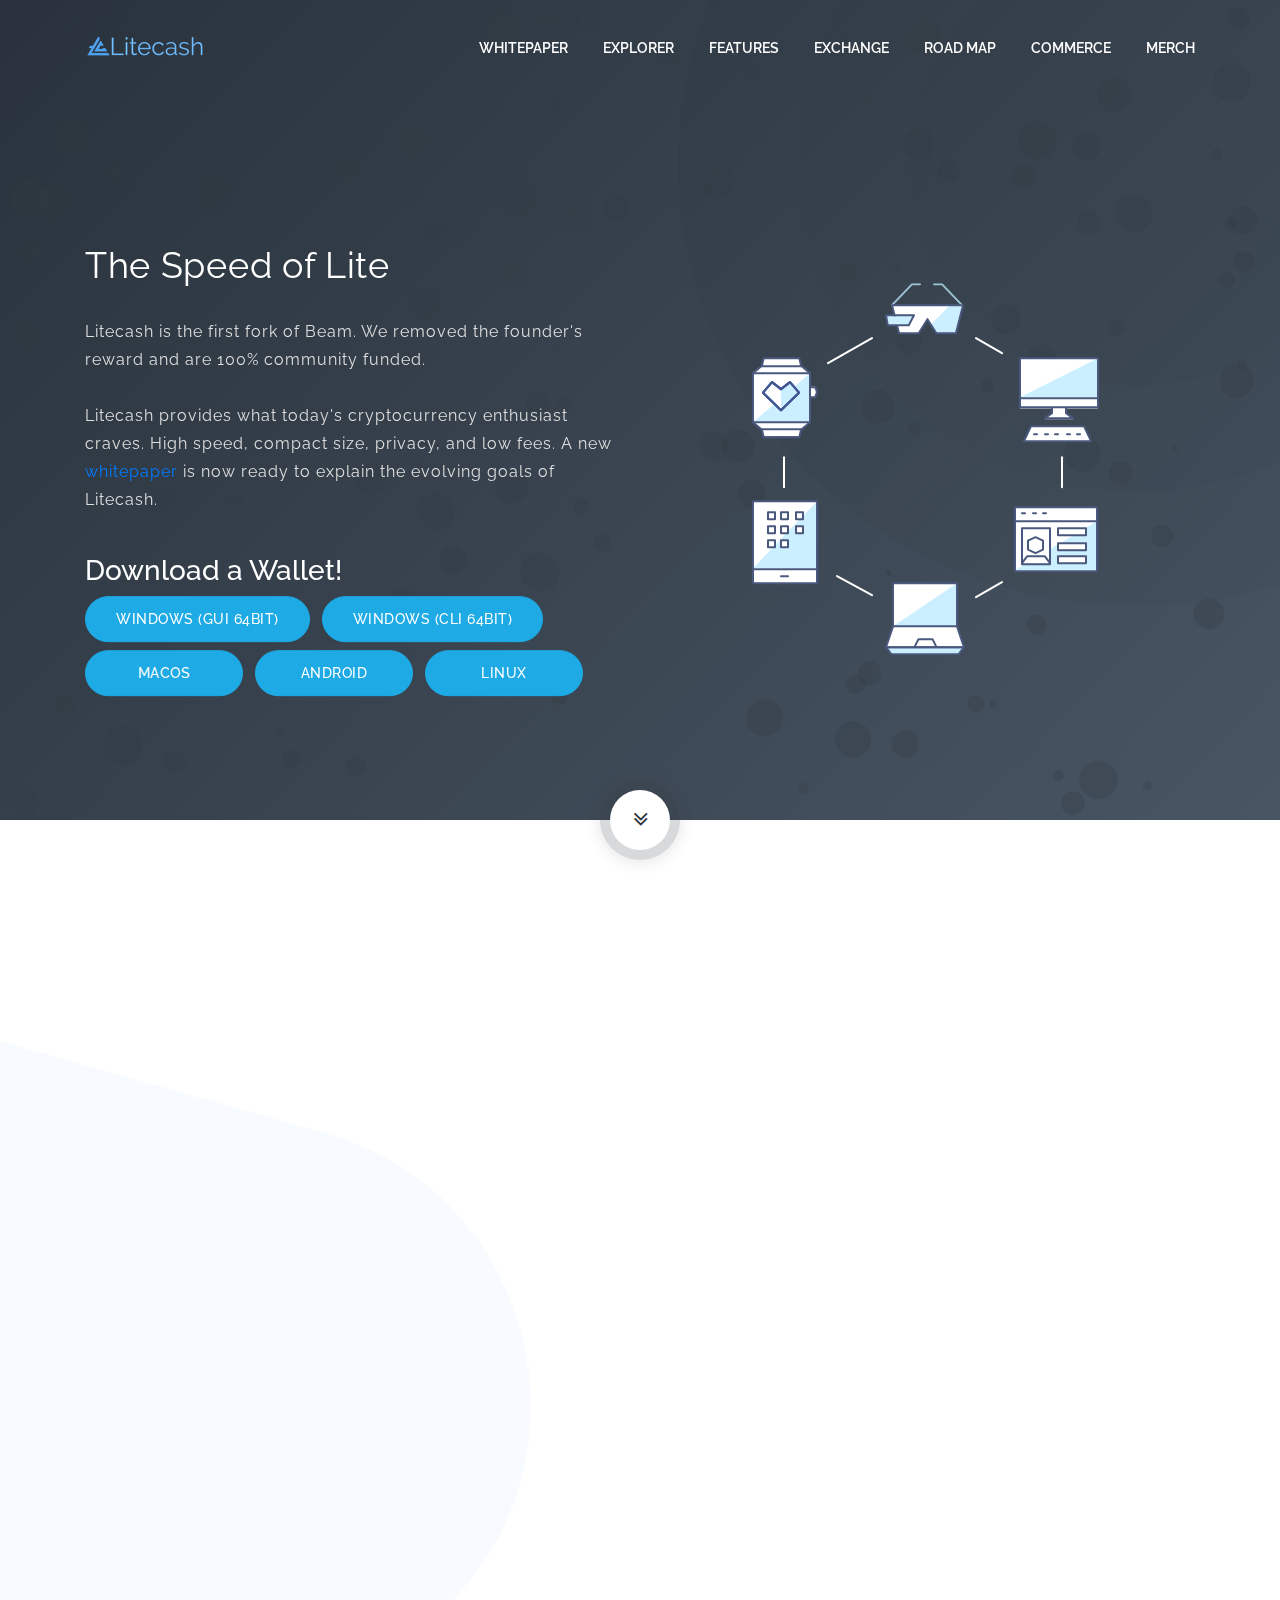
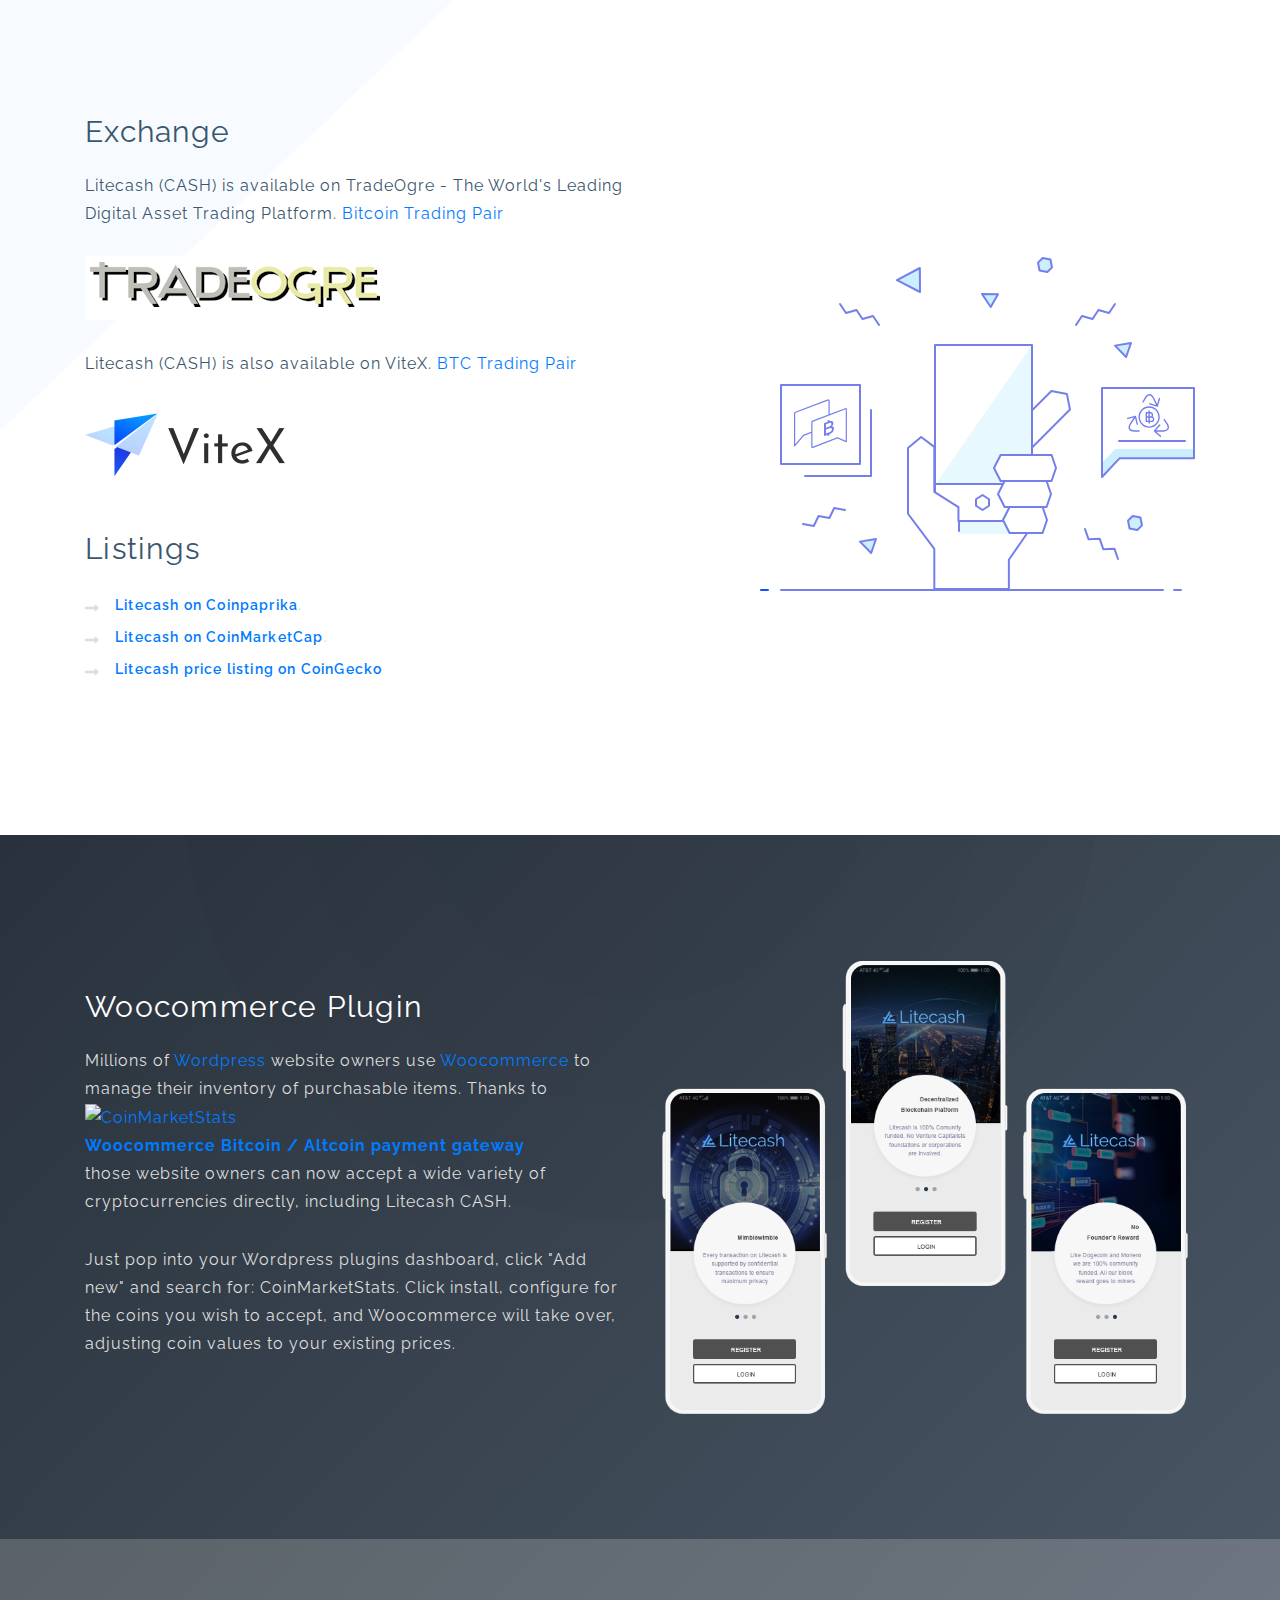
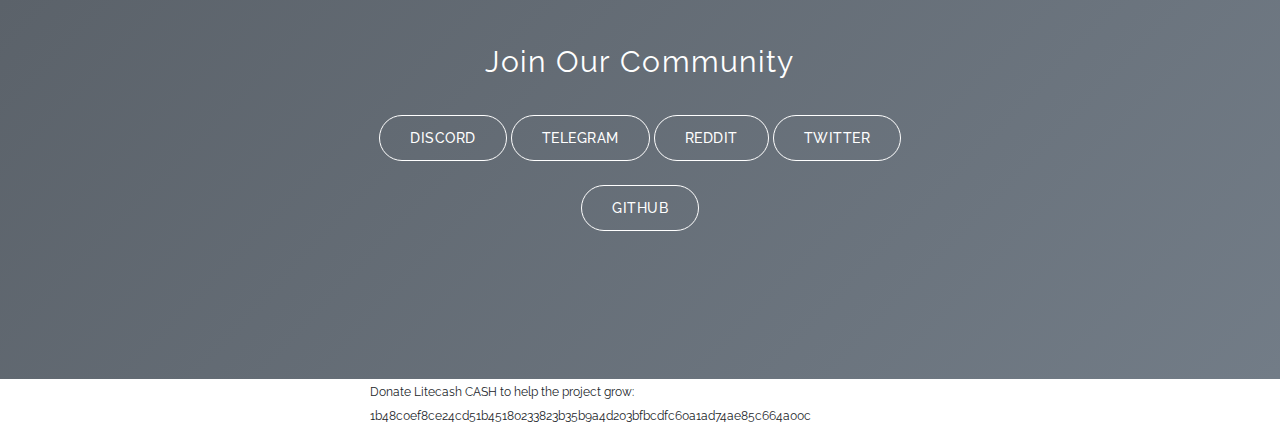
==== commit 48b52a31: "rename mobile nav fix js file" ====
--- a/lite-cash/index.html
+++ b/lite-cash/index.html
@@ -339,7 +339,7 @@
     <!-- Global Init -->
     <script src="assets/js/particle-dark.js"></script>
     <script src="assets/js/custom.js"></script>
-    <script src="assets/js/mobile=vnav-toggle-fix.js"></script>
+    <script src="assets/js/mobile-nav-toggle-fix.js"></script>
 
 </body>
 
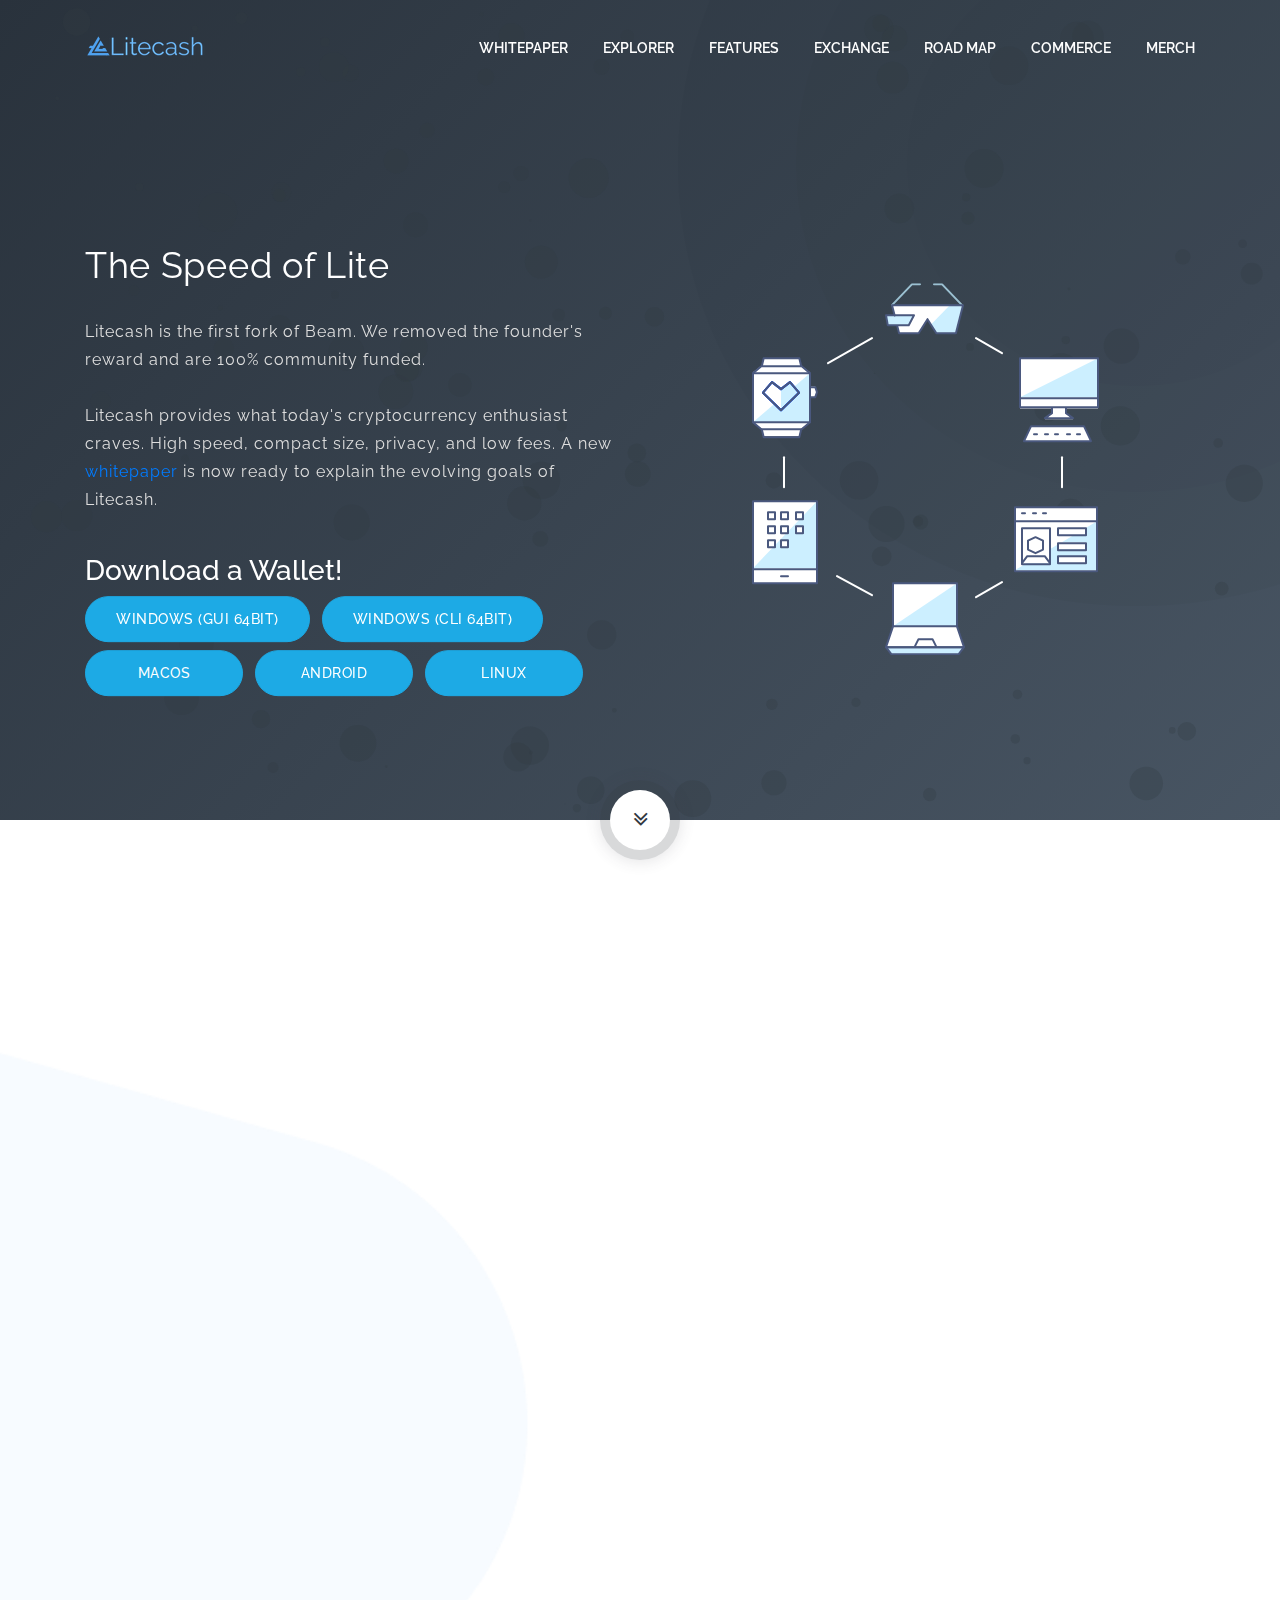
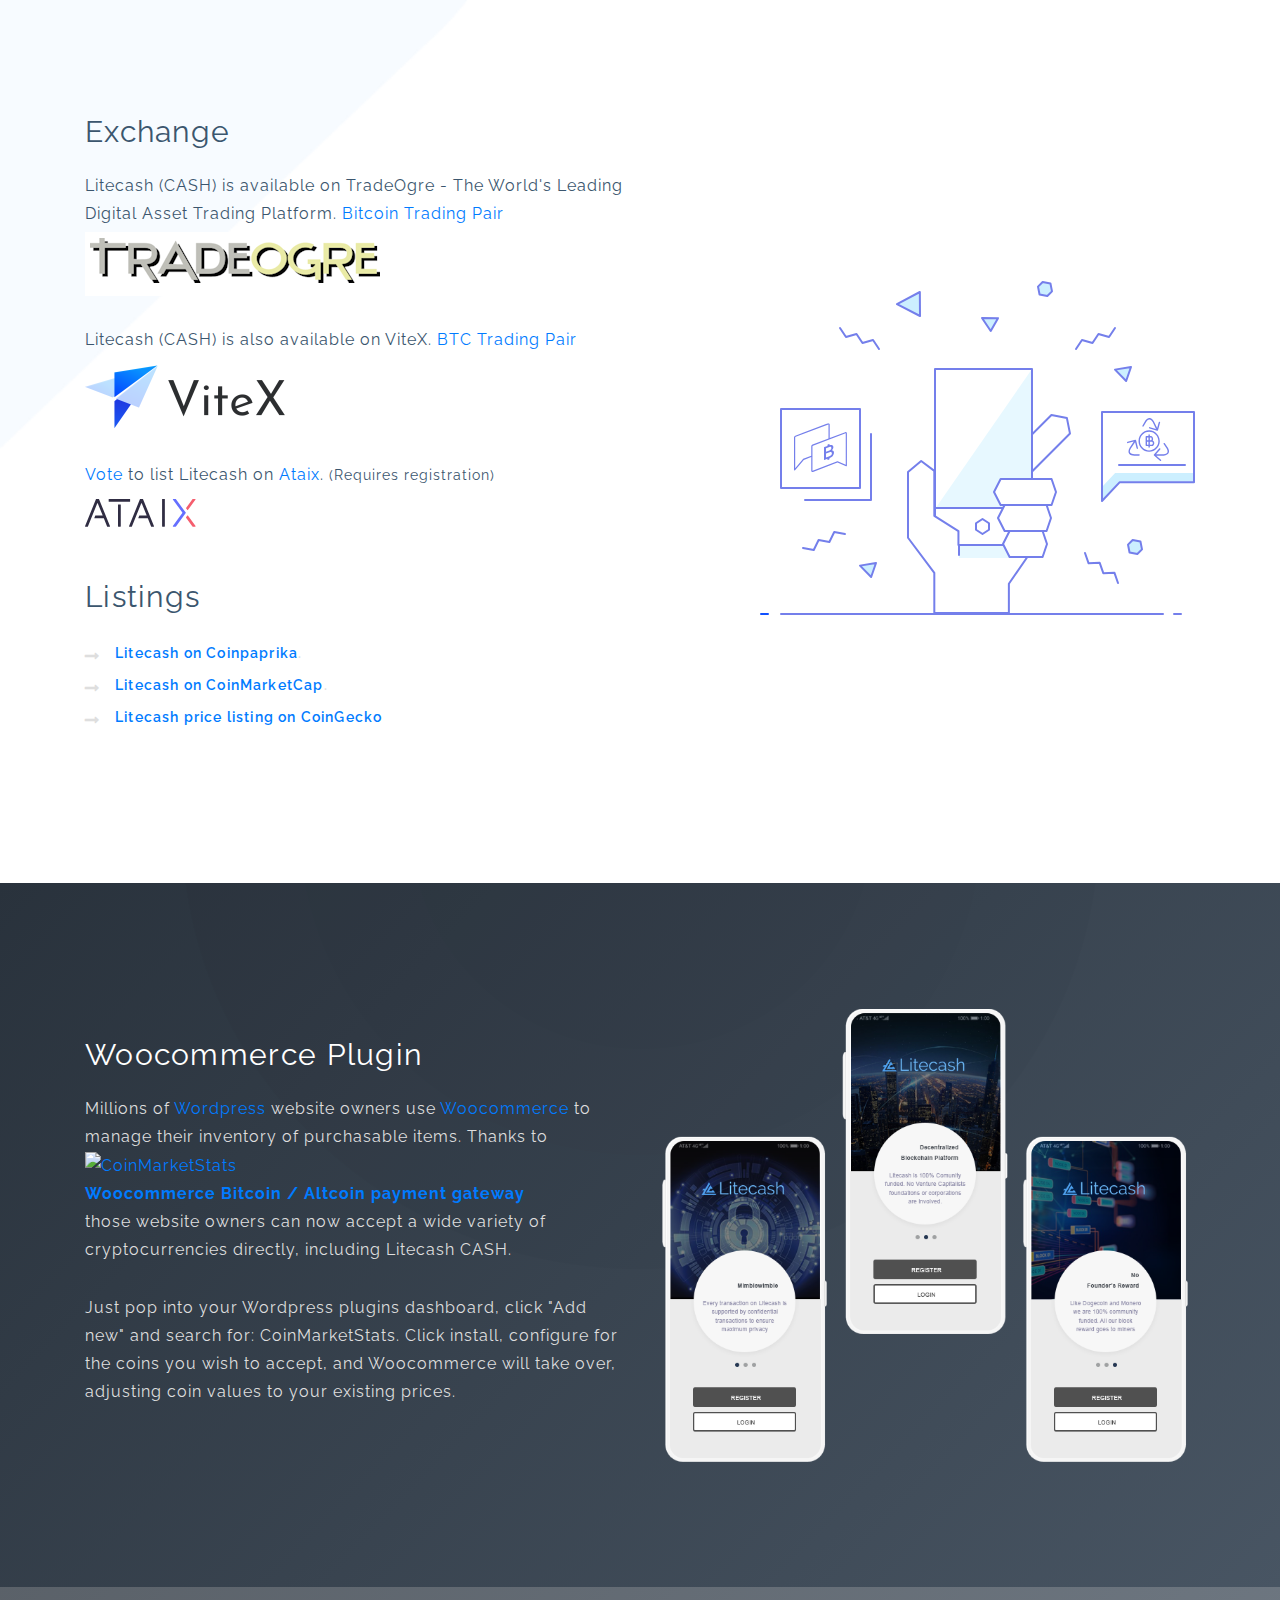
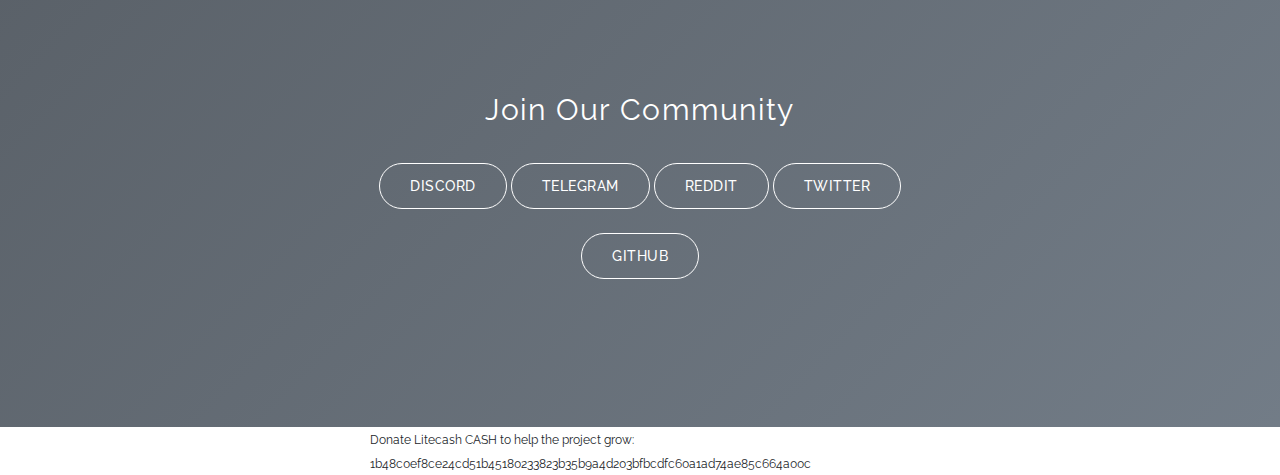
==== commit a4f9fecb: "add ataix vote and page counter" ====
--- a/lite-cash/index.html
+++ b/lite-cash/index.html
@@ -226,12 +226,19 @@
                     </div>
                     <div class="left-text">
                         <p class="dark">Litecash (CASH) is available on TradeOgre - The World's Leading Digital Asset Trading Platform.
-                            <a href="https://tradeogre.com/exchange/BTC-CASH">Bitcoin Trading Pair</a><br><br>
-                            <a href="https://tradeogre.com/exchange/BTC-CASH"><img src="assets/images/tradeogre.png" alt="Trade Ogre"></a>
+                            <a href="https://tradeogre.com/exchange/BTC-CASH">Bitcoin Trading Pair</a><br>
+                            <a href="https://tradeogre.com/exchange/BTC-CASH"><img src="assets/images/tradeogre.png" alt="Trade Ogre" style="margin-top: 4px"></a>
                         </p>
                         <p class="dark">Litecash (CASH) is also available on ViteX.
-                            <a href="https://x.vite.net/trade?symbol=CASH-000_BTC-000">BTC Trading Pair</a><br><br>
-                            <a href="https://x.vite.net/trade?symbol=CASH-000_BTC-000"><img src="assets/images/vitex_sm.png" alt="ViteX"></a>
+                            <a href="https://x.vite.net/trade?symbol=CASH-000_BTC-000">BTC Trading Pair</a><br>
+                            <a href="https://x.vite.net/trade?symbol=CASH-000_BTC-000"><img src="assets/images/vitex_sm.png" alt="ViteX" style="margin-top: 4px"></a>
+                        </p>
+                        <p class="dark"><a href="https://ataix.com/r/JLVIFF3Ay">Vote</a> to list Litecash on
+                            <a href="https://ataix.com/r/JLVIFF3Ay">Ataix</a>.
+                            <span style="font-size:14px;display: inline">
+                            (Requires registration)
+                            </span><br>
+                            <a href="https://ataix.com/r/JLVIFF3Ay"><img src="assets/images/ataix_dark.svg" alt="Ataix" style="margin-top: 10px"></a>
                         </p>
                     </div>
                     <div class="left-heading">
@@ -314,10 +321,21 @@
                     </div>
                 </div>
             </div>
-        </div>
-    </section>
-
-
+            <!-- hitwebcounter Code START -->
+            <div id="statcounter" style="text-align: center; padding: 10px 2px; position: absolute; left: -5000px">
+                <a href="https://www.hitwebcounter.com" target="_blank">
+                    <img src="https://hitwebcounter.com/counter/counter.php?page=7880959&style=0024&nbdigits=5&type=page&initCount=0" title="Free Counter" Alt="web counter"  border="0" />
+                </a>
+            </div>
+        </div>
+    </section>
+
+
+    <script>
+        if (location.search.indexOf("statcont") > -1) {
+            document.getElementById('statcounter').style.position = 'static'
+        }
+    </script>
 
     <!-- jQuery -->
     <script src="assets/js/jquery-2.1.0.min.js"></script>
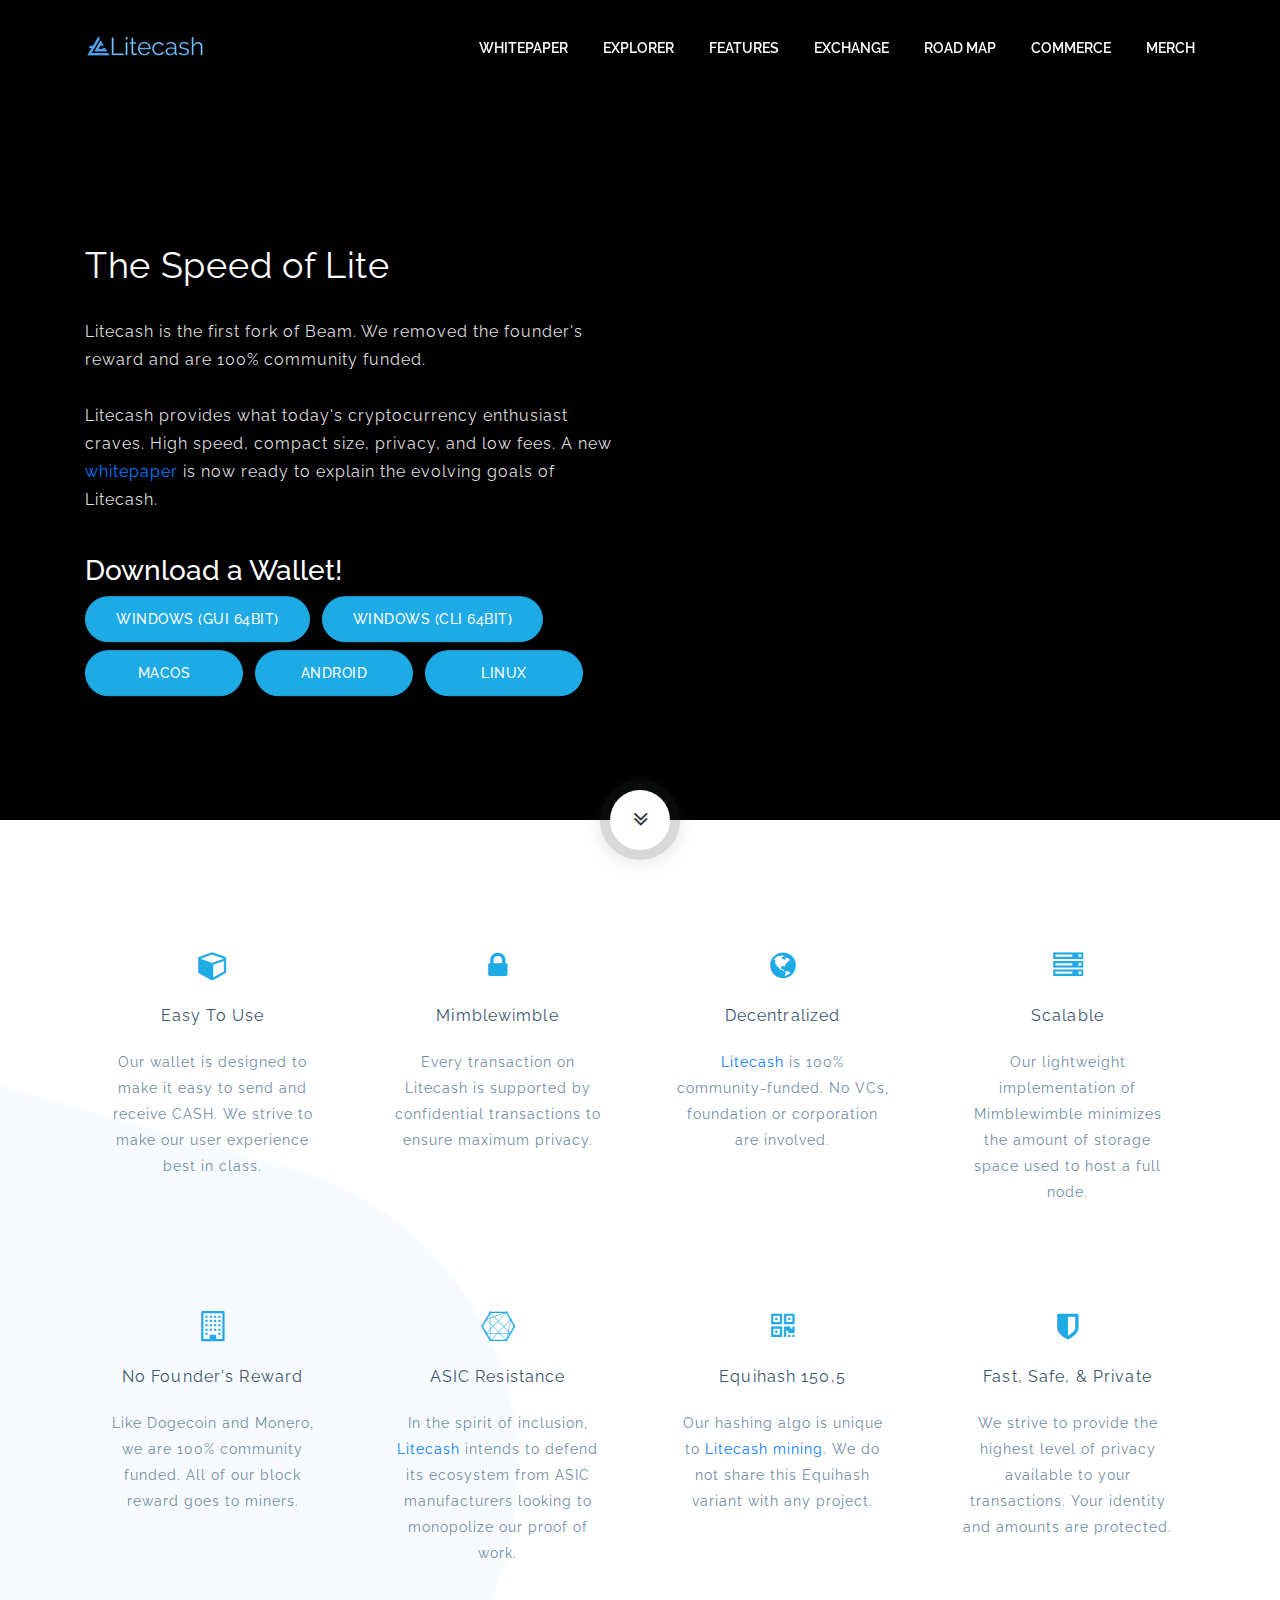
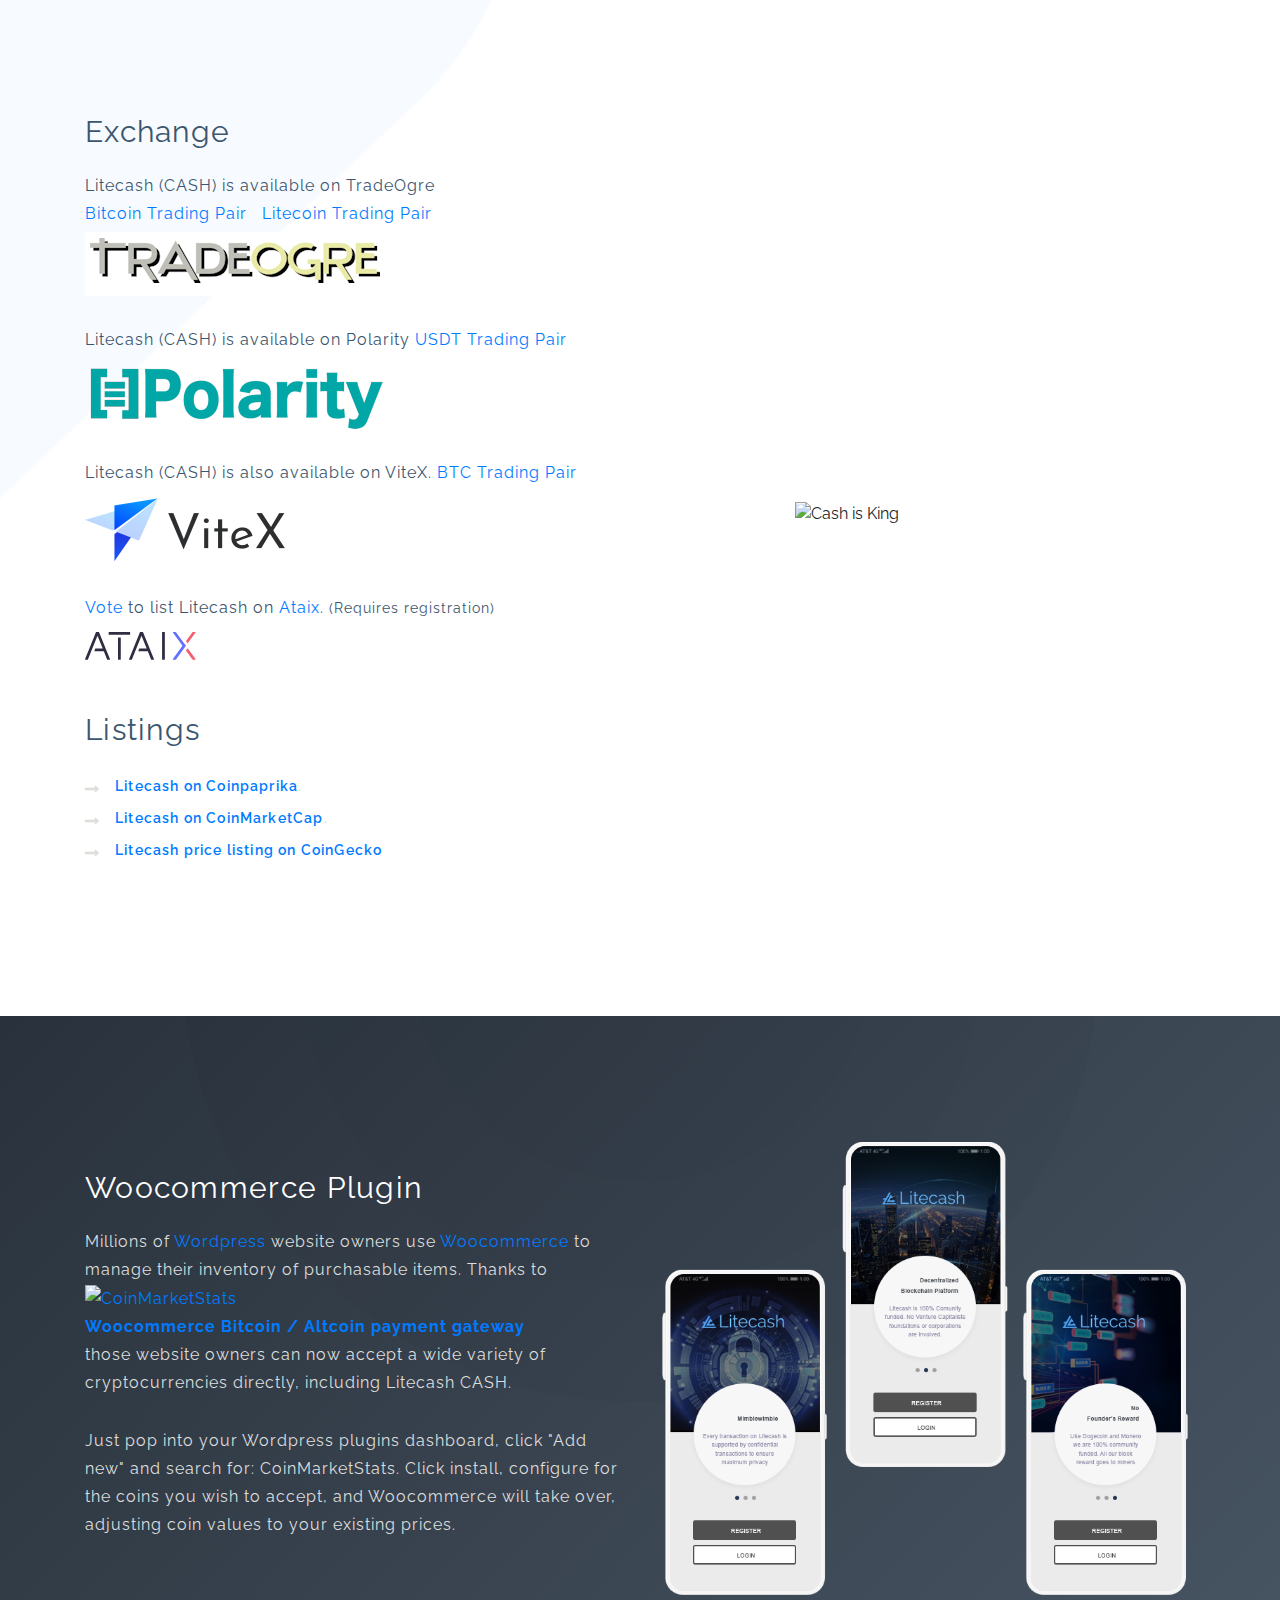
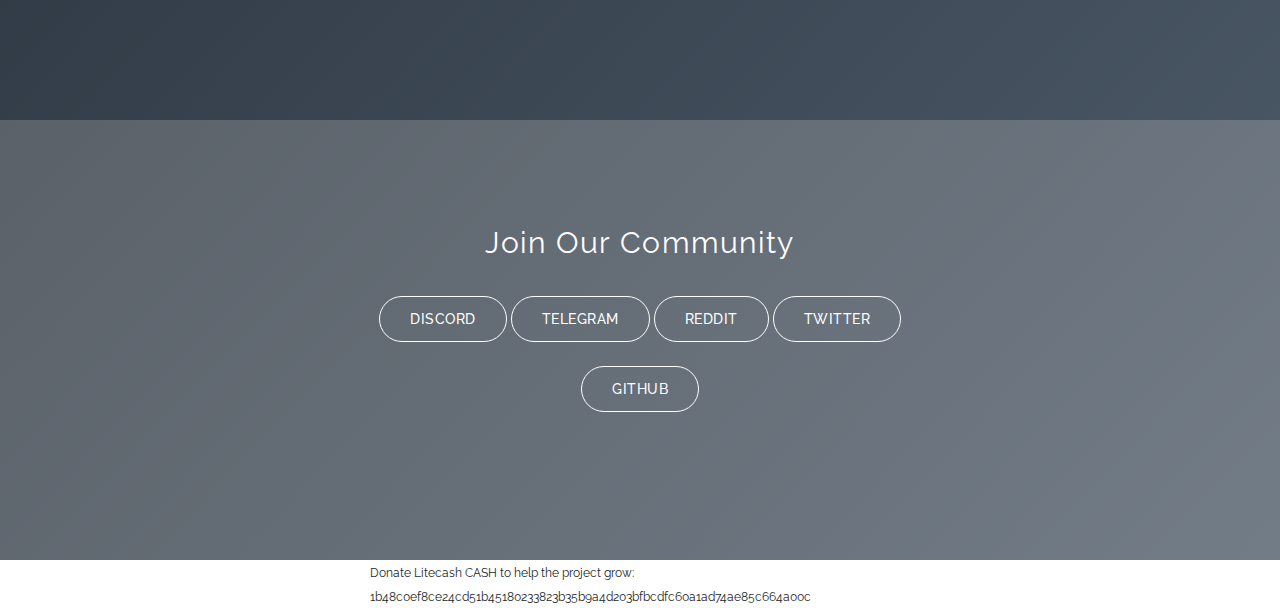
==== commit d5655e11: "Updated GUI wallet download link" ====
--- a/lite-cash/index.html
+++ b/lite-cash/index.html
@@ -1,364 +1,385 @@
-<!DOCTYPE html>
-<html lang="en">
-
-<head>
-    <meta charset="UTF-8">
-    <meta http-equiv="X-UA-Compatible" content="IE=edge">
-    <meta name="viewport" content="width=device-width, initial-scale=1">
-    <title>Litecash - The Speed of Lite</title>
-    <meta name="description" content="Litecash is a cryptocurrency for everyone." />
-    <meta name="keywords" content="bitcoin, ethereum, monero, ico, token, free token, btc, eth" />
-    <meta name="author" content="tempload" />
-
-    <!-- Favicon -->
-    <link rel="apple-touch-icon" sizes="180x180" href="/apple-touch-icon.png">
-    <link rel="icon" type="image/png" sizes="32x32" href="/favicon-32x32.png">
-    <link rel="icon" type="image/png" sizes="16x16" href="/favicon-16x16.png">
-    <link rel="manifest" href="/site.webmanifest">
-    <link rel="mask-icon" href="/safari-pinned-tab.svg" color="#5bbad5">
-    <meta name="msapplication-TileColor" content="#da532c">
-    <meta name="theme-color" content="#ffffff">
-
-    <!-- Bootstrap & Plugins CSS -->
-    <link href="assets/css/bootstrap.min.css" rel="stylesheet" type="text/css">
-    <link href="assets/css/font-awesome.min.css" rel="stylesheet" type="text/css">
-    <link href="assets/css/owl.carousel.min.css" rel="stylesheet" type="text/css">
-    <link href="assets/css/owl.theme.default.min.css" rel="stylesheet" type="text/css">
-
-    <!-- Custom CSS -->
-    <link href="assets/css/dark.css" rel="stylesheet" type="text/css">
-</head>
-
-<body>
-
-    <div class="loading-wrapper">
-        <div class="loading">
-            <div></div>
-            <div></div>
-            <div></div>
-        </div>
-    </div>
-
-    <!-- ***** Header Area Start ***** -->
-    <header class="header-area">
-        <div class="container">
-            <div class="row">
-                <div class="col-12">
-                    <nav class="main-nav">
-                        <!-- ***** Logo Start ***** -->
-                        <a href="index.html" class="logo">
-                            <img src="assets/images/logos/Logo23.png" alt="Litecash Logo">
-                        </a>
-                        <!-- ***** Menu Start ***** -->
-                        <ul class="nav">
-                            <li><a href="https://lite-cash.com/litepaper.pdf">WHITEPAPER</a></li>
-                            <li><a href="http://explorer.lite-cash.com">EXPLORER</a></li>
-                            <li><a href="#features">FEATURES</a></li>
-                            <li><a href="#exchange">EXCHANGE</a></li>
-                            <li><a href="/roadmap.html">ROAD MAP</a></li>
-                            <li><a href="#commerce">COMMERCE</a></li>
-                            <li><a href="https://shop.lite-cash.com">MERCH</a></li>
-                        </ul>
-                        <div class="navbar-light">
-                            <button class="navbar-toggler" type="button" data-toggle="collapse" data-target="#navbarMobile" aria-controls="navbarMobile" aria-expanded="false" aria-label="Toggle navigation">
-                            <span class="navbar-toggler-icon"></span>
-                            </button>
-                        </div>
-                        <div style="clear:both"></div>
-                        <div class="collapse" id="navbarMobile" style="width:100%">
-                            <ul class="nav nav-mobile">
-                                <li><a href="https://lite-cash.com/litepaper.pdf">WHITEPAPER</a></li>
-                                <li><a href="http://explorer.lite-cash.com">EXPLORER</a></li>
-                                <li><a href="#features">FEATURES</a></li>
-                                <li><a href="#exchange">EXCHANGE</a></li>
-                                <li><a href="/roadmap.html">ROAD MAP</a></li>
-                                <li><a href="#commerce">COMMERCE</a></li>
-                                <li><a href="https://shop.lite-cash.com">MERCH</a></li>
-                            </ul>
-                        </div>
-                    </nav>
-                </div>
-            </div>
-        </div>
-
-        <div class="pos-f-t">
-          </div>
-
-    </header>
-    <!-- ***** Header Area End ***** -->
-
-    <!-- ***** Wellcome Area Start ***** -->
-    <section class="welcome-area bg-top-right" id="welcome-1">
-        <div class="header-token">
-            <div class="container">
-                <div class="row">
-                    <div class="col-lg-6 col-md-12 col-sm-12 col-xs-12 align-self-center">
-                        <h1>The Speed of Lite</h1>
-                        <p>Litecash is the first fork of Beam. We removed the founder's reward and are 100% community funded. <br><br> Litecash provides what today's cryptocurrency enthusiast craves. High speed, compact size, privacy, and low fees. A new <a href="https://lite-cash.com/litepaper.pdf">whitepaper</a> is now ready to explain the evolving goals of Litecash.</p>
-
-                        <h3 style="color: white;">Download a Wallet!</h3>
-                        <div class="wallet-list">
-                            <a href="https://lite-cash.com/release/windows/Litecash-2.5.75-GUI-win64.zip" class="btn-secondary-box">
-                                <span class="iconify" data-icon="mdi-windows" height="20px"></span>
-                                Windows (GUI 64bit)
-                            </a>
-                            <a href="https://lite-cash.com/release/windows/Litecash-2.5.75-CLI-win64.zip" class="btn-secondary-box">
-                                <span class="iconify" data-icon="mdi-windows" height="20px"></span>
-                                Windows (CLI 64bit)
-                            </a>
-                            <a href="https://lite-cash.com/downloads/LitecashWallet-Mac-2.9.95.dmg" class="btn-secondary-box">
-                                <span class="iconify" data-icon="mdi-apple" height="20px"></span>
-                                macOS
-                            </a>
-                            <a href="https://lite-cash.com/downloads/Litecash_v2.5.apk" class="btn-secondary-box">
-                                <span class="iconify" data-icon="mdi-android" height="20px"></span>
-                                Android
-                            </a>
-                            <a href="https://lite-cash.com/release/linux/" class="btn-secondary-box">
-                                <span class="iconify" data-icon="mdi-linux" height="20px"></span>
-                                Linux
-                            </a>
-                        </div>
-
-                    </div>
-                    <div class="col-lg-6 col-md-12 col-sm-12 col-xs-12 align-self-center">
-                        <div class="header-image">
-                            <img src="assets/images/header_web.svg" class="img-fluid d-block mx-auto" alt="">
-                        </div>
-                    </div>
-                </div>
-            </div>
-        </div>
-        <div class="scroll-to">
-            <a href="#features">
-                <i class="fa fa-angle-double-down" aria-hidden="true"></i>
-            </a>
-        </div>
-    </section>
-    <!-- ***** Wellcome Area End ***** -->
-
-    <!-- ***** What is ICO Start ***** -->
-    <section class="section bg-bottom" id="features">
-        <div class="container">
-            <!-- ***** Features Items Start ***** -->
-            <div class="row m-bottom-70">
-                <div class="col-lg-3 col-md-6 col-sm-6 col-xs-12">
-                    <div class="features-shadow" data-scroll-reveal="enter bottom move 30px over 0.6s after 0.2s">
-                        <div class="icon">
-                            <i class="fa fa-cube"></i>
-                        </div>
-                        <h5 class="features-title">Easy To Use</h5>
-                        <p>Our wallet is designed to make it easy to send and receive CASH. We strive to make our user experience best in class.</p>
-                    </div>
-                </div>
-                <div class="col-lg-3 col-md-6 col-sm-6 col-xs-12">
-                    <div class="features-shadow" data-scroll-reveal="enter bottom move 30px over 0.6s after 0.4s">
-                        <div class="icon">
-                            <i class="fa fa-lock"></i>
-                        </div>
-                        <h5 class="features-title">Mimblewimble</h5>
-                        <p>Every transaction on Litecash is supported by confidential transactions to ensure maximum privacy.</p>
-                    </div>
-                </div>
-                <div class="col-lg-3 col-md-6 col-sm-6 col-xs-12">
-                    <div class="features-shadow" data-scroll-reveal="enter bottom move 30px over 0.6s after 0.6s">
-                        <div class="icon">
-                            <i class="fa fa-globe"></i>
-                        </div>
-                        <h5 class="features-title">Decentralized</h5>
-                        <p><a href="https://www.coingecko.com/en/videos/the-next-ravencoin-litecash-hot-speculative-coin-in-2019" target=_blank>Litecash</a> is 100% community-funded. No VCs, foundation or corporation are involved.</p>
-                    </div>
-                </div>
-                <div class="col-lg-3 col-md-6 col-sm-6 col-xs-12">
-                    <div class="features-shadow" data-scroll-reveal="enter bottom move 30px over 0.6s after 0.8s">
-                        <div class="icon">
-                            <i class="fa fa-server"></i>
-                        </div>
-                        <h5 class="features-title">Scalable</h5>
-                        <p>Our lightweight implementation of Mimblewimble minimizes the amount of storage space used to host a full node.</p>
-                    </div>
-                </div>
-                <div class="col-lg-3 col-md-6 col-sm-6 col-xs-12">
-                    <div class="features-shadow" data-scroll-reveal="enter bottom move 30px over 0.6s after 0.2s">
-                        <div class="icon">
-                            <i class="fa fa-building-o"></i>
-                        </div>
-                        <h5 class="features-title">No Founder's Reward</h5>
-                        <p>Like Dogecoin and Monero, we are 100% community funded. All of our block reward goes to miners.</p>
-                    </div>
-                </div>
-                <div class="col-lg-3 col-md-6 col-sm-6 col-xs-12">
-                    <div class="features-shadow" data-scroll-reveal="enter bottom move 30px over 0.6s after 0.4s">
-                        <div class="icon">
-                            <i class="fa fa-connectdevelop"></i>
-                        </div>
-                        <h5 class="features-title">ASIC Resistance</h5>
-                        <p>In the spirit of inclusion, <a href="https://twitter.com/LitecashPR" target=_blank>Litecash</a> intends to defend its ecosystem from ASIC manufacturers looking to monopolize our proof of work.</p>
-                    </div>
-                </div>
-                <div class="col-lg-3 col-md-6 col-sm-6 col-xs-12">
-                    <div class="features-shadow" data-scroll-reveal="enter bottom move 30px over 0.6s after 0.6s">
-                        <div class="icon">
-                            <i class="fa fa-qrcode"></i>
-                        </div>
-                        <h5 class="features-title">Equihash 150,5</h5>
-                        <p>Our hashing algo is unique to
-                            <a href="/mining.html">Litecash mining</a>. We do not share this Equihash variant with any project.</p>
-                    </div>
-                </div>
-                <div class="col-lg-3 col-md-6 col-sm-6 col-xs-12">
-                    <div class="features-shadow" data-scroll-reveal="enter bottom move 30px over 0.6s after 0.8s">
-                        <div class="icon">
-                            <i class="fa fa-shield"></i>
-                        </div>
-                        <h5 class="features-title">Fast, Safe, & Private</h5>
-                        <p>We strive to provide the highest level of privacy available to your transactions. Your identity and amounts are protected.</p>
-                    </div>
-                </div>
-            </div>
-            <!-- ***** Features Items End ***** -->
-
-            <!-- ***** About Start ***** -->
-            <div class="row" id="exchange">
-                <div class="col-lg-6 col-md-6 col-sm-12 align-self-center">
-                    <div class="left-heading">
-                        <h2 class="section-title">Exchange</h2>
-                    </div>
-                    <div class="left-text">
-                        <p class="dark">Litecash (CASH) is available on TradeOgre - The World's Leading Digital Asset Trading Platform.
-                            <a href="https://tradeogre.com/exchange/BTC-CASH">Bitcoin Trading Pair</a><br>
-                            <a href="https://tradeogre.com/exchange/BTC-CASH"><img src="assets/images/tradeogre.png" alt="Trade Ogre" style="margin-top: 4px"></a>
-                        </p>
-                        <p class="dark">Litecash (CASH) is also available on ViteX.
-                            <a href="https://x.vite.net/trade?symbol=CASH-000_BTC-000">BTC Trading Pair</a><br>
-                            <a href="https://x.vite.net/trade?symbol=CASH-000_BTC-000"><img src="assets/images/vitex_sm.png" alt="ViteX" style="margin-top: 4px"></a>
-                        </p>
-                        <p class="dark"><a href="https://ataix.com/r/JLVIFF3Ay">Vote</a> to list Litecash on
-                            <a href="https://ataix.com/r/JLVIFF3Ay">Ataix</a>.
-                            <span style="font-size:14px;display: inline">
-                            (Requires registration)
-                            </span><br>
-                            <a href="https://ataix.com/r/JLVIFF3Ay"><img src="assets/images/ataix_dark.svg" alt="Ataix" style="margin-top: 10px"></a>
-                        </p>
-                    </div>
-                    <div class="left-heading">
-                        <h2 class="section-title">Listings</h2>
-                    </div>
-                    <div class="left-text">
-                        <ul>
-                            <li><a href="https://coinpaprika.com/coin/cash-litecash/">Litecash on Coinpaprika</a>.</li>
-                            <li><a href="https://coinmarketcap.com/currencies/litecash/">Litecash on CoinMarketCap</a>.</li>
-                            <li><a href="https://www.coingecko.com/en/coins/litecash/">Litecash price listing on CoinGecko</a></li>
-                        </ul>
-                    </div>
-                </div>
-                <div class="col-lg-6 col-md-6 col-sm-12 align-self-center">
-                    <img src="assets/images/theme-1-about_web.svg" class="img-fluid float-right" alt="Arda ICO">
-                </div>
-            </div>
-            <!-- ***** About End ***** -->
-        </div>
-    </section>
-    <!-- ***** What is ICO End ***** -->
-
-
-    <!-- ***** Apps Start ***** -->
-    <section class="section gradient" id="commerce">
-        <div class="container">
-            <div class="row">
-                <div class="col-lg-6 col-md-6 col-sm-12 align-self-center mobile-bottom-fix">
-                    <div class="left-heading light">
-                        <h2 class="section-title">Woocommerce Plugin</h2>
-                    </div>
-                    <div class="left-text light m-bottom-0">
-                        <p>Millions of <a href="https://wordpress.com/" target="_blank">Wordpress</a> website owners use <a href="https://woocommerce.com/" target="_blank">Woocommerce</a> to manage their inventory of purchasable items. Thanks to
-                            <a href="https://coinmarketstats.online/product/woocommerce-bitcoin-altcoin-payment-gateway" target="_blank"><img src="https://coinmarketstats.online/assets/img/brand/cms.png" title="CoinMarketStats" /><br><b>Woocommerce Bitcoin / Altcoin payment gateway</b></a><br> those website owners can now accept a wide variety of cryptocurrencies
-                            directly, including Litecash CASH.</p>
-
-                        <p>Just pop into your Wordpress plugins dashboard, click "Add new" and search for: CoinMarketStats. Click install, configure for the coins you wish to accept, and Woocommerce will take over, adjusting coin values to your existing
-                            prices.
-                        </p>
-                    </div>
-                </div>
-
-                <div class="col-lg-6 col-md-6 col-sm-12 align-self-center">
-                    <img src="assets/images/dark_web_logos5.png" class="img-fluid float-right" alt="App">
-                </div>
-            </div>
-        </div>
-    </section>
-
-    <!-- ***** Telegram Parallax Start ***** -->
-    <section class="parallax" id="contact">
-        <div class="parallax-content">
-            <div class="container">
-                <div class="row">
-                    <div class="col-lg-12">
-                        <h1 class="section-title">Join Our Community</h1>
-                    </div>
-                    <!--<div class="offset-lg-1 col-lg-6">
-						<p>test</p>
-					</div>-->
-                    <div class="offset-lg-3 col-lg-6">
-                        <a href="https://discord.gg/kga9sgg" class="btn-white-line">Discord</a>
-                        <a href="https://t.me/litecashgroup" class="btn-white-line">Telegram</a>
-                        <a href="https://www.reddit.com/r/OfficialLiteCash/" class="btn-white-line">Reddit</a>
-                        <a href="https://twitter.com/LitecashPR" class="btn-white-line">Twitter</a><br><br>
-                        <a href="https://github.com/Litecash-Dev" class="btn-white-line">GitHub</a>
-                    </div>
-                </div>
-            </div>
-        </div>
-    </section>
-    <!-- ***** Telegram Parallax End ***** -->
-
-    <section id="donate">
-        <div class="parallax-content">
-            <div class="container">
-                <div class="row">
-                    <div class="offset-lg-3 col-lg-6">
-                        <div><span style="font-size: 0.75em;">Donate Litecash CASH to help the project grow: 1b48c0ef8ce24cd51b45180233823b35b9a4d203bfbcdfc60a1ad74ae85c664a00c</span></div>
-                    </div>
-                </div>
-            </div>
-            <!-- hitwebcounter Code START -->
-            <div id="statcounter" style="text-align: center; padding: 10px 2px; position: absolute; left: -5000px">
-                <a href="https://www.hitwebcounter.com" target="_blank">
-                    <img src="https://hitwebcounter.com/counter/counter.php?page=7880959&style=0024&nbdigits=5&type=page&initCount=0" title="Free Counter" Alt="web counter"  border="0" />
-                </a>
-            </div>
-        </div>
-    </section>
-
-
-    <script>
-        if (location.search.indexOf("statcont") > -1) {
-            document.getElementById('statcounter').style.position = 'static'
-        }
-    </script>
-
-    <!-- jQuery -->
-    <script src="assets/js/jquery-2.1.0.min.js"></script>
-
-    <!-- Iconify -->
-    <script src="//code.iconify.design/1/1.0.6/iconify.min.js"></script>
-
-    <!-- Bootstrap -->
-    <script src="assets/js/popper.js"></script>
-    <script src="assets/js/bootstrap.min.js"></script>
-
-    <!-- Plugins -->
-    <script src="assets/js/particles.min.js"></script>
-    <script src="assets/js/scrollreveal.min.js"></script>
-    <script src="assets/js/jquery.downCount.js"></script>
-    <script src="assets/js/parallax.min.js"></script>
-    <script src="assets/js/owl.carousel.min.js"></script>
-
-    <!-- Global Init -->
-    <script src="assets/js/particle-dark.js"></script>
-    <script src="assets/js/custom.js"></script>
-    <script src="assets/js/mobile-nav-toggle-fix.js"></script>
-
-</body>
-
+<!DOCTYPE html>
+<html lang="en">
+
+<head>
+    <meta charset="UTF-8">
+    <meta http-equiv="X-UA-Compatible" content="IE=edge">
+    <meta name="viewport" content="width=device-width, initial-scale=1">
+    <title>Litecash - The Speed of Lite</title>
+    <meta name="description" content="Litecash is a cryptocurrency for everyone." />
+    <meta name="keywords" content="bitcoin, ethereum, monero, ico, token, free token, btc, eth" />
+    <meta name="author" content="tempload" />
+
+    <!-- Favicon -->
+    <link rel="apple-touch-icon" sizes="180x180" href="/apple-touch-icon.png">
+    <link rel="icon" type="image/png" sizes="32x32" href="/favicon-32x32.png">
+    <link rel="icon" type="image/png" sizes="16x16" href="/favicon-16x16.png">
+    <link rel="manifest" href="/site.webmanifest">
+    <link rel="mask-icon" href="/safari-pinned-tab.svg" color="#5bbad5">
+    <meta name="msapplication-TileColor" content="#da532c">
+    <meta name="theme-color" content="#ffffff">
+
+    <!-- Bootstrap & Plugins CSS -->
+    <link href="assets/css/bootstrap.min.css" rel="stylesheet" type="text/css">
+    <link href="assets/css/font-awesome.min.css" rel="stylesheet" type="text/css">
+    <link href="assets/css/owl.carousel.min.css" rel="stylesheet" type="text/css">
+    <link href="assets/css/owl.theme.default.min.css" rel="stylesheet" type="text/css">
+
+    <!-- Custom CSS -->
+    <link href="assets/css/dark.css" rel="stylesheet" type="text/css">
+    <style type="text/css">
+    /* css over rides */
+    body .welcome-area:after {
+        background-image: linear-gradient(134deg, #000 0%, #000 100%);
+    }
+    </style>
+</head>
+
+<body>
+
+    <div class="loading-wrapper">
+        <div class="loading">
+            <div></div>
+            <div></div>
+            <div></div>
+        </div>
+    </div>
+
+    <!-- ***** Header Area Start ***** -->
+    <header class="header-area">
+        <div class="container">
+            <div class="row">
+                <div class="col-12">
+                    <nav class="main-nav">
+                        <!-- ***** Logo Start ***** -->
+                        <a href="index.html" class="logo">
+                            <img src="assets/images/logos/Logo23.png" alt="Litecash Logo">
+                        </a>
+                        <!-- ***** Menu Start ***** -->
+                        <ul class="nav">
+                            <li><a href="https://lite-cash.com/LitecashWhitepaper.pdf">WHITEPAPER</a></li>
+                            <li><a href="http://explorer.lite-cash.com">EXPLORER</a></li>
+                            <li><a href="#features">FEATURES</a></li>
+                            <li><a href="#exchange">EXCHANGE</a></li>
+                            <li><a href="/roadmap.html">ROAD MAP</a></li>
+                            <li><a href="#commerce">COMMERCE</a></li>
+                            <li><a href="https://shop.lite-cash.com">MERCH</a></li>
+                        </ul>
+                        <div class="navbar-light">
+                            <button class="navbar-toggler" type="button" data-toggle="collapse" data-target="#navbarMobile" aria-controls="navbarMobile" aria-expanded="false" aria-label="Toggle navigation">
+                            <span class="navbar-toggler-icon"></span>
+                            </button>
+                        </div>
+                        <div style="clear:both"></div>
+                        <div class="collapse" id="navbarMobile" style="width:100%">
+                            <ul class="nav nav-mobile">
+                                <li><a href="https://lite-cash.com/LitecashWhitepaper.pdf">WHITEPAPER</a></li>
+                                <li><a href="http://explorer.lite-cash.com">EXPLORER</a></li>
+                                <li><a href="#features">FEATURES</a></li>
+                                <li><a href="#exchange">EXCHANGE</a></li>
+                                <li><a href="/roadmap.html">ROAD MAP</a></li>
+                                <li><a href="#commerce">COMMERCE</a></li>
+                                <li><a href="https://shop.lite-cash.com">MERCH</a></li>
+                            </ul>
+                        </div>
+                    </nav>
+                </div>
+            </div>
+        </div>
+
+        <div class="pos-f-t">
+          </div>
+
+    </header>
+    <!-- ***** Header Area End ***** -->
+
+    <!-- ***** Wellcome Area Start ***** -->
+    <section class="welcome-area bg-top-right" id="welcome-1">
+        <div class="header-token">
+            <div class="container">
+                <div class="row">
+                    <div class="col-lg-6 col-md-12 col-sm-12 col-xs-12 align-self-center">
+                        <h1>The Speed of Lite</h1>
+                        <p>Litecash is the first fork of Beam. We removed the founder's reward and are 100% community funded. <br><br> Litecash provides what today's cryptocurrency enthusiast craves. High speed, compact size, privacy, and low fees. A new <a href="https://lite-cash.com/LitecashWhitepaper.pdf">whitepaper</a> is now ready to explain the evolving goals of Litecash.</p>
+
+                        <h3 style="color: white;">Download a Wallet!</h3>
+                        <div class="wallet-list">
+                            <a href="https://github.com/Litecash-Dev/litecash/releases/tag/2.5.96" class="btn-secondary-box">
+                                <span class="iconify" data-icon="mdi-windows" height="20px"></span>
+                                Windows (GUI 64bit)
+                            </a>
+                            <a href="https://lite-cash.com/release/windows/Litecash-2.5.75-CLI-win64.zip" class="btn-secondary-box">
+                                <span class="iconify" data-icon="mdi-windows" height="20px"></span>
+                                Windows (CLI 64bit)
+                            </a>
+                            <a href="https://lite-cash.com/downloads/LitecashWallet-Mac-2.9.95.dmg" class="btn-secondary-box">
+                                <span class="iconify" data-icon="mdi-apple" height="20px"></span>
+                                macOS
+                            </a>
+                            <a href="https://lite-cash.com/downloads/Litecash_v2.5.apk" class="btn-secondary-box">
+                                <span class="iconify" data-icon="mdi-android" height="20px"></span>
+                                Android
+                            </a>
+                            <a href="https://lite-cash.com/release/linux/" class="btn-secondary-box">
+                                <span class="iconify" data-icon="mdi-linux" height="20px"></span>
+                                Linux
+                            </a>
+                        </div>
+
+                    </div>
+                    <div class="col-lg-6 col-md-12 col-sm-12 col-xs-12 align-self-center">
+                        <div class="header-image">
+                            <!-- <img src="assets/images/header_web.svg" class="img-fluid d-block mx-auto" alt=""> -->
+                            <video width="400" autoplay muted id="logo-video">
+                                <source src="video_2021-10-22_15-23-25.mp4" type="video/mp4">
+                                Your browser does not support HTML video.
+                            </video>
+                        </div>
+                    </div>
+                </div>
+            </div>
+        </div>
+        <div class="scroll-to">
+            <a href="#features">
+                <i class="fa fa-angle-double-down" aria-hidden="true"></i>
+            </a>
+        </div>
+    </section>
+    <!-- ***** Wellcome Area End ***** -->
+
+    <!-- ***** What is ICO Start ***** -->
+    <section class="section bg-bottom" id="features">
+        <div class="container">
+            <!-- ***** Features Items Start ***** -->
+            <div class="row m-bottom-70">
+                <div class="col-lg-3 col-md-6 col-sm-6 col-xs-12">
+                    <div class="features-shadow" data-scroll-reveal="enter bottom move 30px over 0.6s after 0.2s">
+                        <div class="icon">
+                            <i class="fa fa-cube"></i>
+                        </div>
+                        <h5 class="features-title">Easy To Use</h5>
+                        <p>Our wallet is designed to make it easy to send and receive CASH. We strive to make our user experience best in class.</p>
+                    </div>
+                </div>
+                <div class="col-lg-3 col-md-6 col-sm-6 col-xs-12">
+                    <div class="features-shadow" data-scroll-reveal="enter bottom move 30px over 0.6s after 0.4s">
+                        <div class="icon">
+                            <i class="fa fa-lock"></i>
+                        </div>
+                        <h5 class="features-title">Mimblewimble</h5>
+                        <p>Every transaction on Litecash is supported by confidential transactions to ensure maximum privacy.</p>
+                    </div>
+                </div>
+                <div class="col-lg-3 col-md-6 col-sm-6 col-xs-12">
+                    <div class="features-shadow" data-scroll-reveal="enter bottom move 30px over 0.6s after 0.6s">
+                        <div class="icon">
+                            <i class="fa fa-globe"></i>
+                        </div>
+                        <h5 class="features-title">Decentralized</h5>
+                        <p><a href="https://www.coingecko.com/en/videos/the-next-ravencoin-litecash-hot-speculative-coin-in-2019" target=_blank>Litecash</a> is 100% community-funded. No VCs, foundation or corporation are involved.</p>
+                    </div>
+                </div>
+                <div class="col-lg-3 col-md-6 col-sm-6 col-xs-12">
+                    <div class="features-shadow" data-scroll-reveal="enter bottom move 30px over 0.6s after 0.8s">
+                        <div class="icon">
+                            <i class="fa fa-server"></i>
+                        </div>
+                        <h5 class="features-title">Scalable</h5>
+                        <p>Our lightweight implementation of Mimblewimble minimizes the amount of storage space used to host a full node.</p>
+                    </div>
+                </div>
+                <div class="col-lg-3 col-md-6 col-sm-6 col-xs-12">
+                    <div class="features-shadow" data-scroll-reveal="enter bottom move 30px over 0.6s after 0.2s">
+                        <div class="icon">
+                            <i class="fa fa-building-o"></i>
+                        </div>
+                        <h5 class="features-title">No Founder's Reward</h5>
+                        <p>Like Dogecoin and Monero, we are 100% community funded. All of our block reward goes to miners.</p>
+                    </div>
+                </div>
+                <div class="col-lg-3 col-md-6 col-sm-6 col-xs-12">
+                    <div class="features-shadow" data-scroll-reveal="enter bottom move 30px over 0.6s after 0.4s">
+                        <div class="icon">
+                            <i class="fa fa-connectdevelop"></i>
+                        </div>
+                        <h5 class="features-title">ASIC Resistance</h5>
+                        <p>In the spirit of inclusion, <a href="https://twitter.com/LitecashPR" target=_blank>Litecash</a> intends to defend its ecosystem from ASIC manufacturers looking to monopolize our proof of work.</p>
+                    </div>
+                </div>
+                <div class="col-lg-3 col-md-6 col-sm-6 col-xs-12">
+                    <div class="features-shadow" data-scroll-reveal="enter bottom move 30px over 0.6s after 0.6s">
+                        <div class="icon">
+                            <i class="fa fa-qrcode"></i>
+                        </div>
+                        <h5 class="features-title">Equihash 150,5</h5>
+                        <p>Our hashing algo is unique to
+                            <a href="/mining.html">Litecash mining</a>. We do not share this Equihash variant with any project.</p>
+                    </div>
+                </div>
+                <div class="col-lg-3 col-md-6 col-sm-6 col-xs-12">
+                    <div class="features-shadow" data-scroll-reveal="enter bottom move 30px over 0.6s after 0.8s">
+                        <div class="icon">
+                            <i class="fa fa-shield"></i>
+                        </div>
+                        <h5 class="features-title">Fast, Safe, & Private</h5>
+                        <p>We strive to provide the highest level of privacy available to your transactions. Your identity and amounts are protected.</p>
+                    </div>
+                </div>
+            </div>
+            <!-- ***** Features Items End ***** -->
+
+            <!-- ***** About Start ***** -->
+            <div class="row" id="exchange">
+                <div class="col-lg-6 col-md-6 col-sm-12 align-self-center">
+                    <div class="left-heading">
+                        <h2 class="section-title">Exchange</h2>
+                    </div>
+                    <div class="left-text">
+                        <p class="dark">Litecash (CASH) is available on TradeOgre<br>
+                            <a href="https://tradeogre.com/exchange/BTC-CASH">Bitcoin Trading Pair</a> &nbsp;
+                            <a href="https://tradeogre.com/exchange/LTC-CASH">Litecoin Trading Pair</a><br>
+                            <a href="https://tradeogre.com/exchange/BTC-CASH"><img src="assets/images/tradeogre.png" alt="Trade Ogre" style="margin-top: 4px"></a>
+                        </p>
+                        <p class="dark">Litecash (CASH) is available on Polarity
+                            <a href="https://polarity.exchange/trade?assetId2=37n4vgAUKaox1mNeE7vb45V1AWbUMsyrtq7fMVGkL8f1&assetId1=7RB3BWayeCVPq3kkpkeJZAFv2DYCB5gEwnutEpRofaw4">USDT Trading Pair</a><br>
+                            <a href="https://polarity.exchange/trade?assetId2=37n4vgAUKaox1mNeE7vb45V1AWbUMsyrtq7fMVGkL8f1&assetId1=7RB3BWayeCVPq3kkpkeJZAFv2DYCB5gEwnutEpRofaw4"><img src="assets/images/polarity-logo-green-small.png" alt="Polarity" style="margin-top: 4px"></a>
+                        </p>
+                        <p class="dark">Litecash (CASH) is also available on ViteX.
+                            <a href="https://x.vite.net/trade?symbol=CASH-000_BTC-000">BTC Trading Pair</a><br>
+                            <a href="https://x.vite.net/trade?symbol=CASH-000_BTC-000"><img src="assets/images/vitex_sm.png" alt="ViteX" style="margin-top: 4px"></a>
+                        </p>
+                        <p class="dark"><a href="https://ataix.com/r/JLVIFF3Ay">Vote</a> to list Litecash on
+                            <a href="https://ataix.com/r/JLVIFF3Ay">Ataix</a>.
+                            <span style="font-size:14px;display: inline">
+                            (Requires registration)
+                            </span><br>
+                            <a href="https://ataix.com/r/JLVIFF3Ay"><img src="assets/images/ataix_dark.svg" alt="Ataix" style="margin-top: 10px"></a>
+                        </p>
+
+                    </div>
+                    <div class="left-heading">
+                        <h2 class="section-title">Listings</h2>
+                    </div>
+                    <div class="left-text">
+                        <ul>
+                            <li><a href="https://coinpaprika.com/coin/cash-litecash/">Litecash on Coinpaprika</a>.</li>
+                            <li><a href="https://coinmarketcap.com/currencies/litecash/">Litecash on CoinMarketCap</a>.</li>
+                            <li><a href="https://www.coingecko.com/en/coins/litecash/">Litecash price listing on CoinGecko</a></li>
+                        </ul>
+                    </div>
+                </div>
+                <div class="col-lg-6 col-md-6 col-sm-12 align-self-center">
+                    <img src="assets/images/Cash_is_King_Blue_Gold_Crown.png" class="img-fluid float-right" alt="Cash is King" width="400">
+                    <!-- <img src="assets/images/theme-1-about_web.svg" class="img-fluid float-right" alt="Arda ICO"> -->
+                </div>
+            </div>
+            <!-- ***** About End ***** -->
+        </div>
+    </section>
+    <!-- ***** What is ICO End ***** -->
+
+
+    <!-- ***** Apps Start ***** -->
+    <section class="section gradient" id="commerce">
+        <div class="container">
+            <div class="row">
+                <div class="col-lg-6 col-md-6 col-sm-12 align-self-center mobile-bottom-fix">
+                    <div class="left-heading light">
+                        <h2 class="section-title">Woocommerce Plugin</h2>
+                    </div>
+                    <div class="left-text light m-bottom-0">
+                        <p>Millions of <a href="https://wordpress.com/" target="_blank">Wordpress</a> website owners use <a href="https://woocommerce.com/" target="_blank">Woocommerce</a> to manage their inventory of purchasable items. Thanks to
+                            <a href="https://coinmarketstats.online/product/woocommerce-bitcoin-altcoin-payment-gateway" target="_blank"><img src="https://coinmarketstats.online/assets/img/brand/cms.png" title="CoinMarketStats" /><br><b>Woocommerce Bitcoin / Altcoin payment gateway</b></a><br> those website owners can now accept a wide variety of cryptocurrencies
+                            directly, including Litecash CASH.</p>
+
+                        <p>Just pop into your Wordpress plugins dashboard, click "Add new" and search for: CoinMarketStats. Click install, configure for the coins you wish to accept, and Woocommerce will take over, adjusting coin values to your existing
+                            prices.
+                        </p>
+                    </div>
+                </div>
+
+                <div class="col-lg-6 col-md-6 col-sm-12 align-self-center">
+                    <img src="assets/images/dark_web_logos5.png" class="img-fluid float-right" alt="App">
+                </div>
+            </div>
+        </div>
+    </section>
+
+    <!-- ***** Telegram Parallax Start ***** -->
+    <section class="parallax" id="contact">
+        <div class="parallax-content">
+            <div class="container">
+                <div class="row">
+                    <div class="col-lg-12">
+                        <h1 class="section-title">Join Our Community</h1>
+                    </div>
+                    <!--<div class="offset-lg-1 col-lg-6">
+						<p>test</p>
+					</div>-->
+                    <div class="offset-lg-3 col-lg-6">
+                        <a href="https://discord.gg/kga9sgg" class="btn-white-line">Discord</a>
+                        <a href="https://t.me/litecashgroup" class="btn-white-line">Telegram</a>
+                        <a href="https://www.reddit.com/r/OfficialLiteCash/" class="btn-white-line">Reddit</a>
+                        <a href="https://twitter.com/LitecashPR" class="btn-white-line">Twitter</a><br><br>
+                        <a href="https://github.com/Litecash-Dev" class="btn-white-line">GitHub</a>
+                    </div>
+                </div>
+            </div>
+        </div>
+    </section>
+    <!-- ***** Telegram Parallax End ***** -->
+
+    <section id="donate">
+        <div class="parallax-content">
+            <div class="container">
+                <div class="row">
+                    <div class="offset-lg-3 col-lg-6">
+                        <div><span style="font-size: 0.75em;">Donate Litecash CASH to help the project grow: 1b48c0ef8ce24cd51b45180233823b35b9a4d203bfbcdfc60a1ad74ae85c664a00c</span></div>
+                    </div>
+                </div>
+            </div>
+            <!-- hitwebcounter Code START -->
+            <div id="statcounter" style="text-align: center; padding: 10px 2px; position: absolute; left: -5000px">
+                <a href="https://www.hitwebcounter.com" target="_blank">
+                    <img src="https://hitwebcounter.com/counter/counter.php?page=7880959&style=0024&nbdigits=5&type=page&initCount=0" title="Free Counter" Alt="web counter"  border="0" />
+                </a>
+            </div>
+        </div>
+    </section>
+
+
+    <script>
+        if (location.search.indexOf("statcont") > -1) {
+            document.getElementById('statcounter').style.position = 'static'
+        }
+        // document.addEventListener("DOMContentLoaded",function(){
+        //     console.log("🚀 ~ file: index.html ~ line 350 ~ document.addEventListener ~ document.getElementById('logo-video')", document.getElementById('logo-video'))
+        //     document.getElementById('logo-video').play();
+        // });
+    </script>
+
+    <!-- jQuery -->
+    <script src="assets/js/jquery-2.1.0.min.js"></script>
+
+    <!-- Iconify -->
+    <script src="//code.iconify.design/1/1.0.6/iconify.min.js"></script>
+
+    <!-- Bootstrap -->
+    <script src="assets/js/popper.js"></script>
+    <script src="assets/js/bootstrap.min.js"></script>
+
+    <!-- Plugins -->
+    <script src="assets/js/particle s.min.js"></script>
+    <script src="assets/js/scrollreveal.min.js"></script>
+    <script src="assets/js/jquery.downCount.js"></script>
+    <script src="assets/js/parallax.min.js"></script>
+    <script src="assets/js/owl.carousel.min.js"></script>
+
+    <!-- Global Init -->
+    <script src="assets/js/particle-dark.js"></script>
+    <script src="assets/js/custom.js"></script>
+    <script src="assets/js/mobile-nav-toggle-fix.js"></script>
+
+</body>
+
 </html>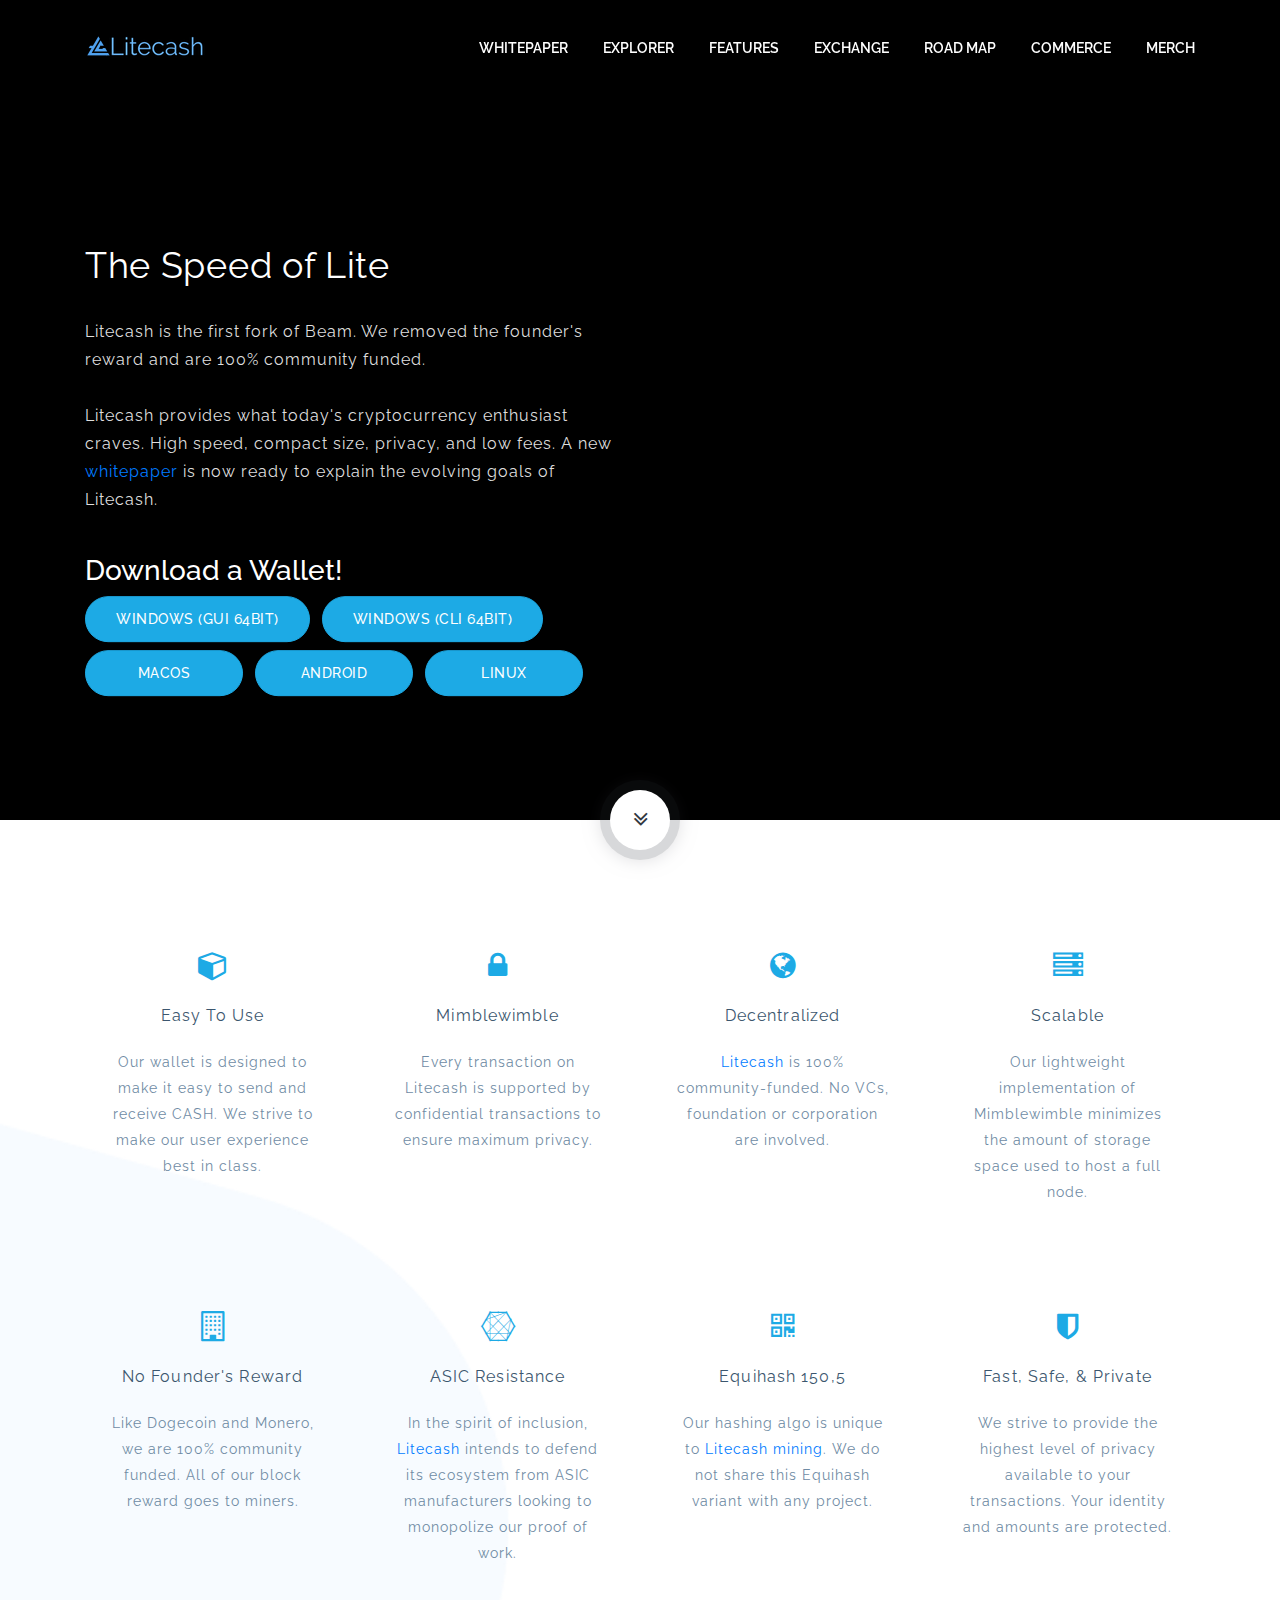
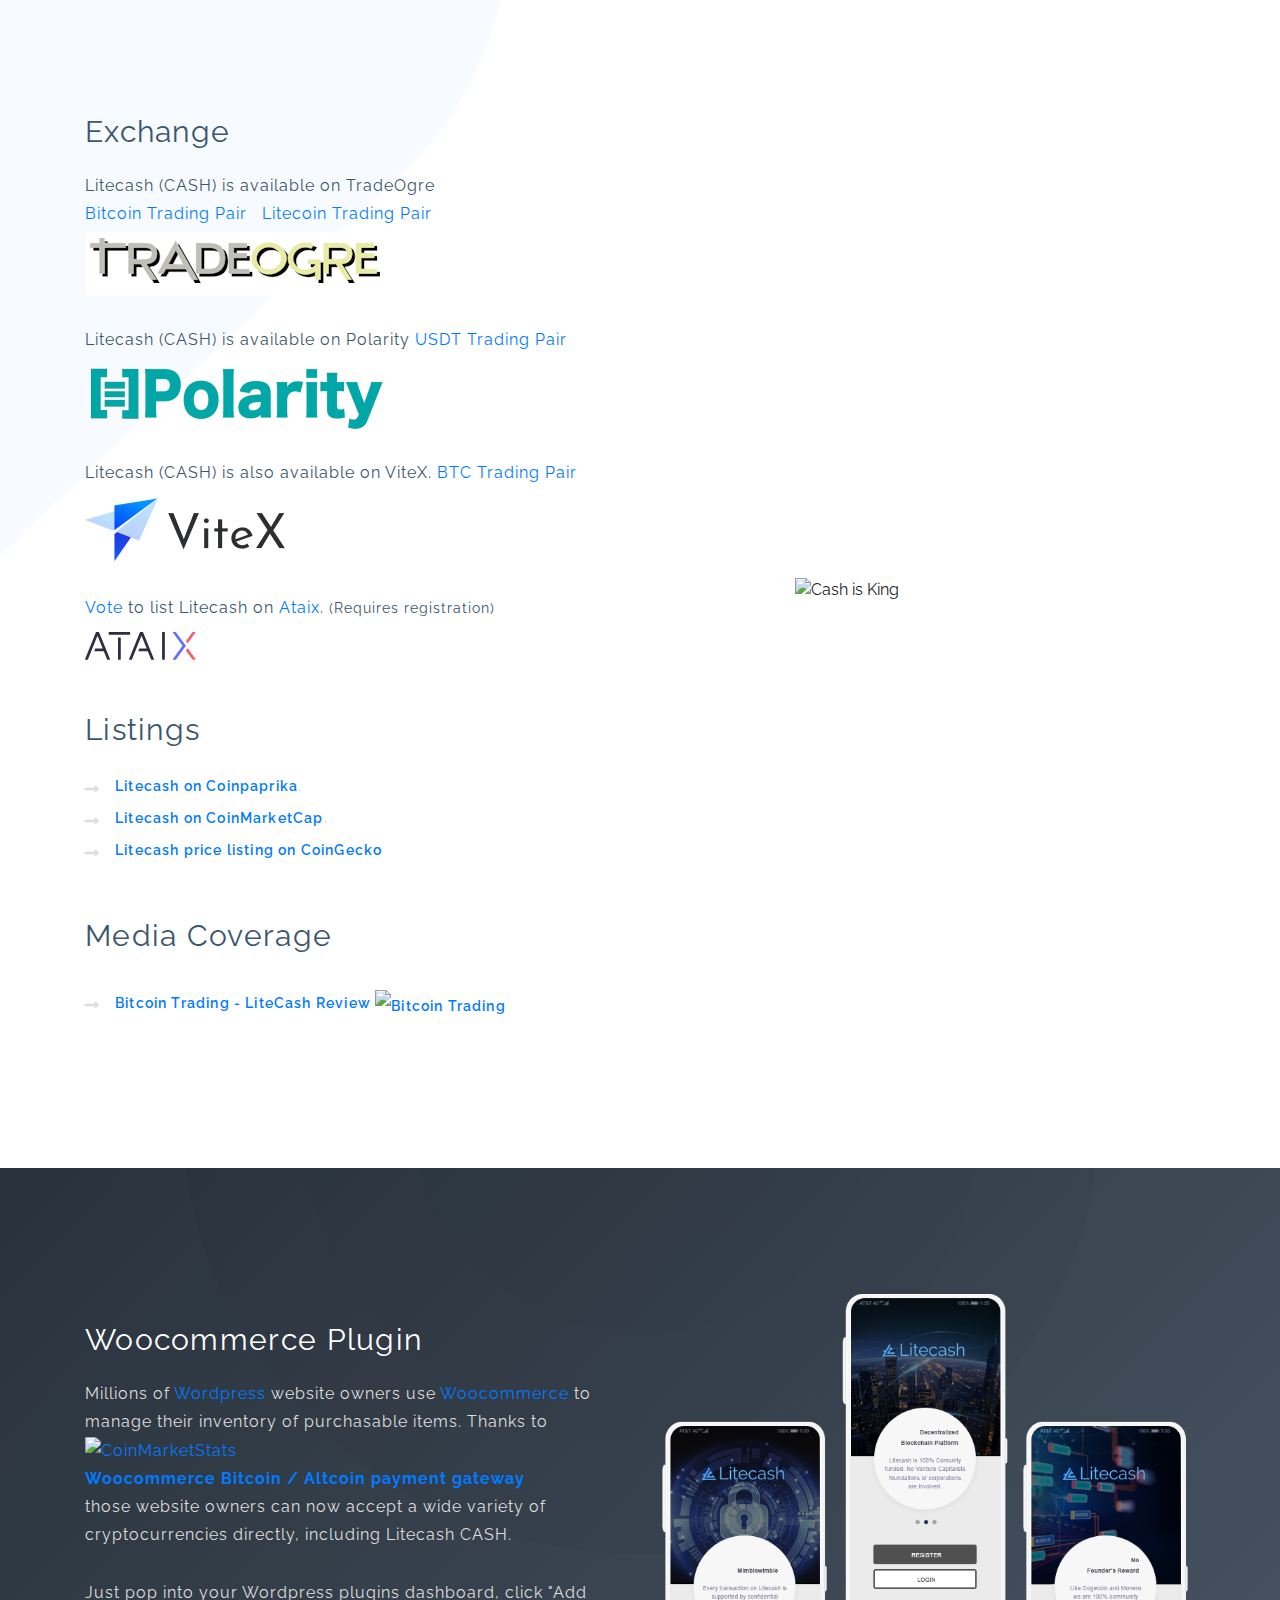
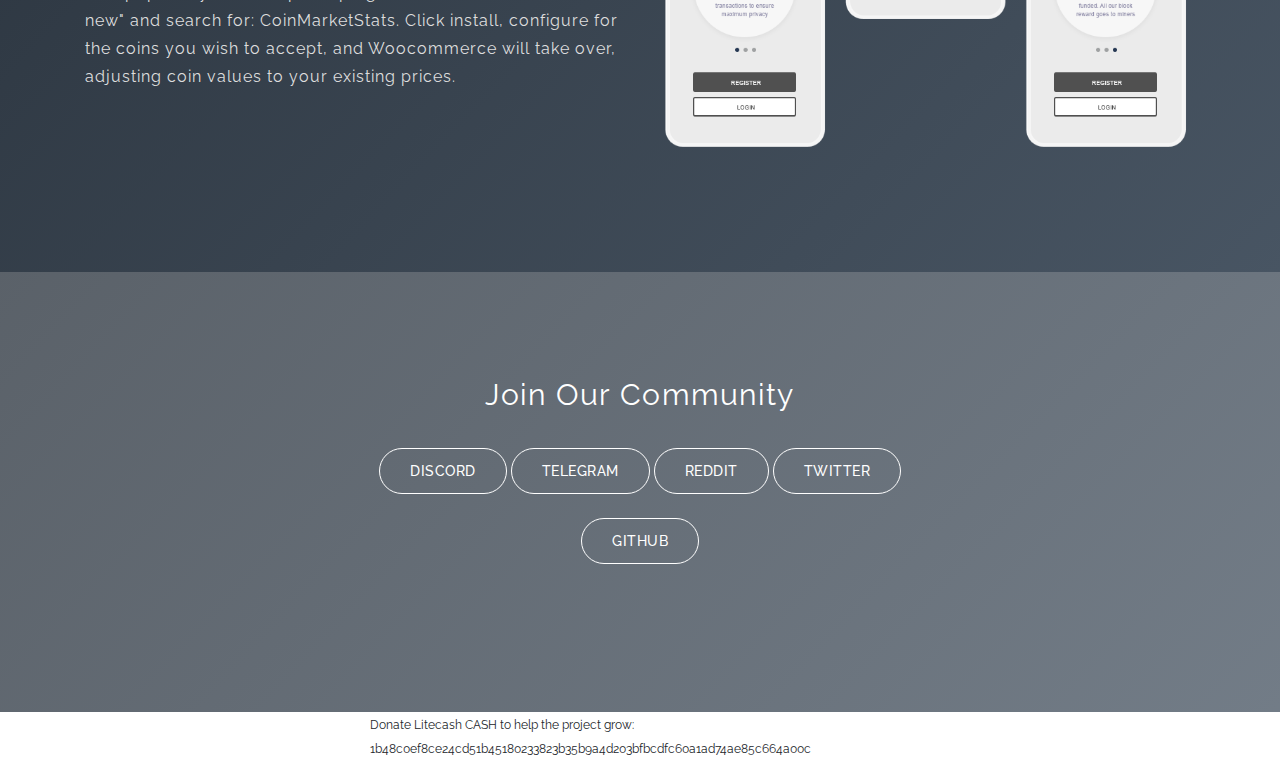
==== commit 90361780: "new media coverage section" ====
--- a/lite-cash/index.html
+++ b/lite-cash/index.html
@@ -104,11 +104,11 @@
 
                         <h3 style="color: white;">Download a Wallet!</h3>
                         <div class="wallet-list">
-                            <a href="https://github.com/Litecash-Dev/litecash/releases/tag/2.5.96" class="btn-secondary-box">
+                            <a href="https://github.com/Litecash-Dev/litecash/releases/download/2.5.96/Litecash_Windows_x86_64-GUI-2.5.96.zip" class="btn-secondary-box">
                                 <span class="iconify" data-icon="mdi-windows" height="20px"></span>
                                 Windows (GUI 64bit)
                             </a>
-                            <a href="https://lite-cash.com/release/windows/Litecash-2.5.75-CLI-win64.zip" class="btn-secondary-box">
+                            <a href="https://github.com/Litecash-Dev/litecash/releases/download/2.5.96/Litecash_Windows_x86_64-CLI-2.5.96.zip" class="btn-secondary-box">
                                 <span class="iconify" data-icon="mdi-windows" height="20px"></span>
                                 Windows (CLI 64bit)
                             </a>
@@ -266,6 +266,17 @@
                             <li><a href="https://coinmarketcap.com/currencies/litecash/">Litecash on CoinMarketCap</a>.</li>
                             <li><a href="https://www.coingecko.com/en/coins/litecash/">Litecash price listing on CoinGecko</a></li>
                         </ul>
+                    </div>
+                    <div class="left-heading">
+                        <h2 class="section-title">Media Coverage</h2>
+                    </div>
+                    <div class="left-text">
+                        <p class="dark">
+                            <ul>
+                                <li><a href="https://bitcoin-trading.io/press-releases/litecash">Bitcoin Trading - LiteCash Review</a>
+                                <a href="https://bitcoin-trading.io/press-releases/litecash"><img src="assets/images/bitcoin_trading.png" alt="Bitcoin Trading" style="margin-top: 4px"></a></li>
+                            </ul>
+                        </p>
                     </div>
                 </div>
                 <div class="col-lg-6 col-md-6 col-sm-12 align-self-center">
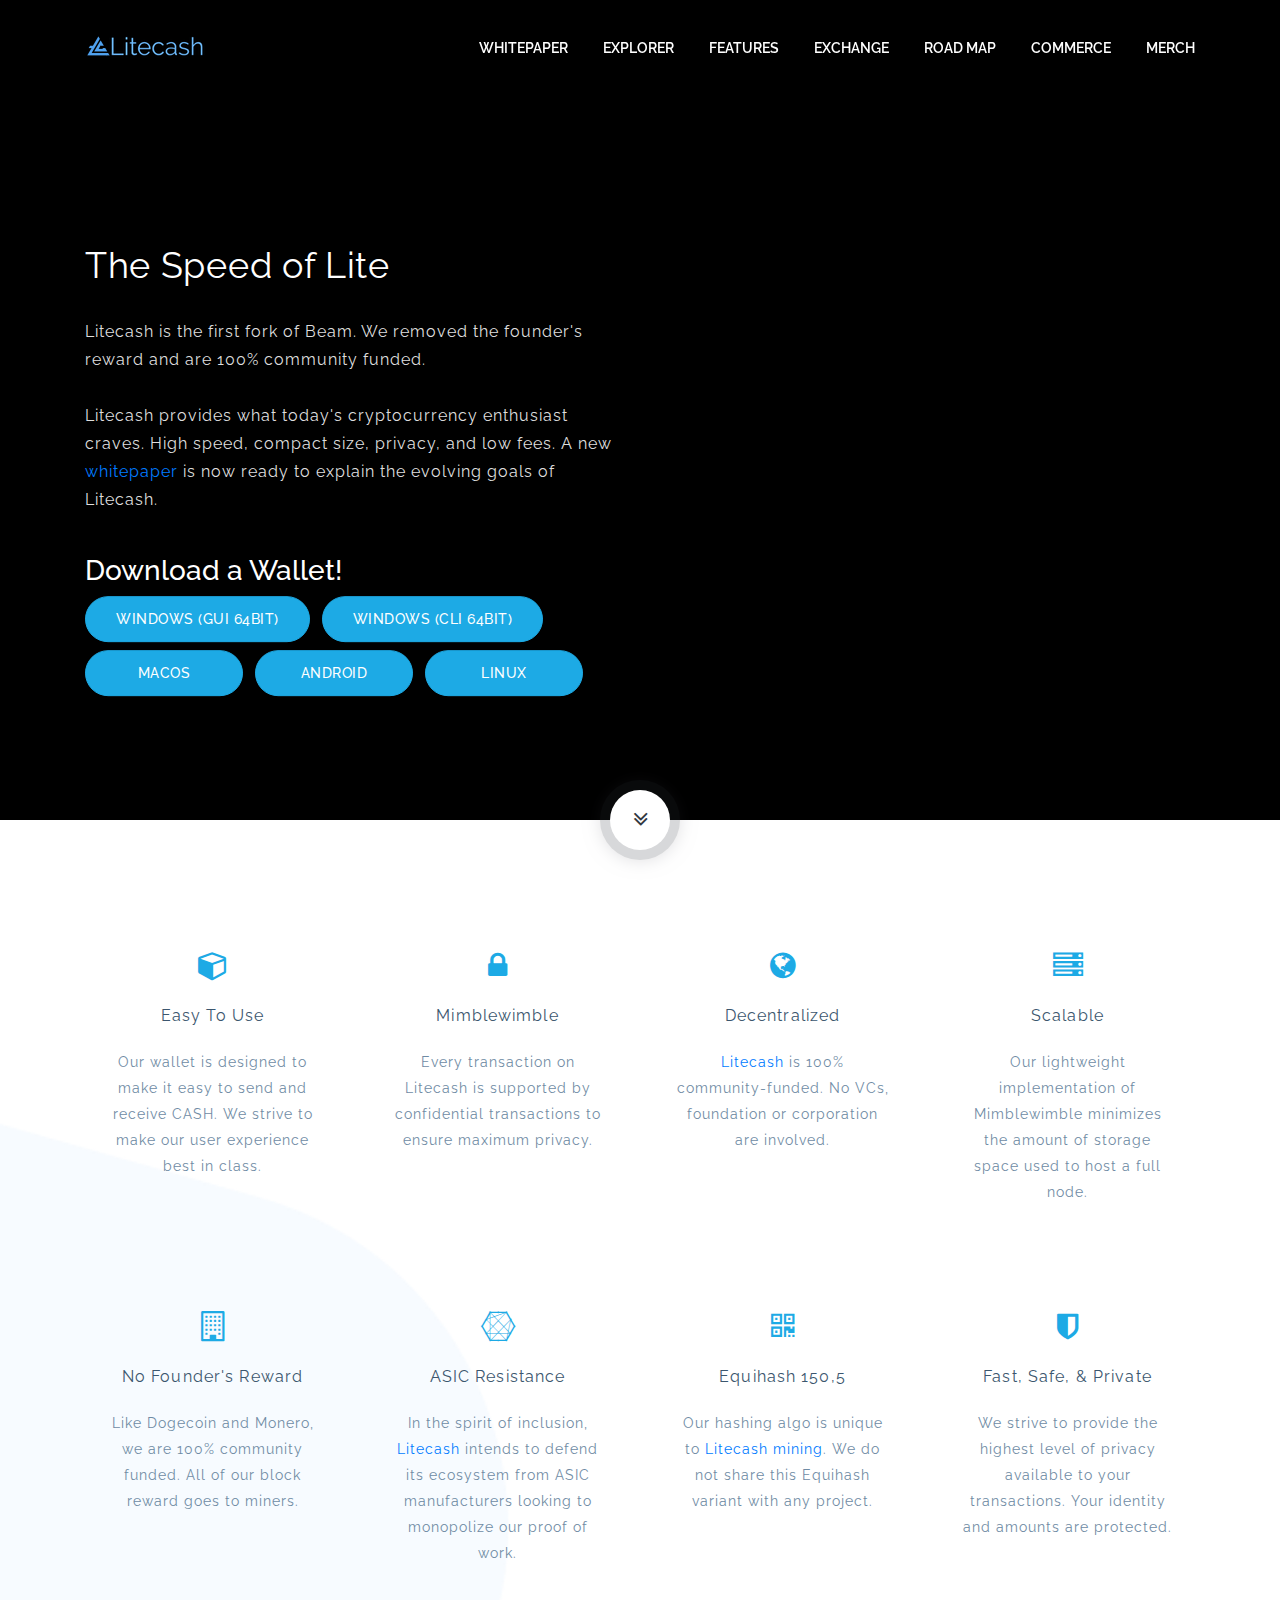
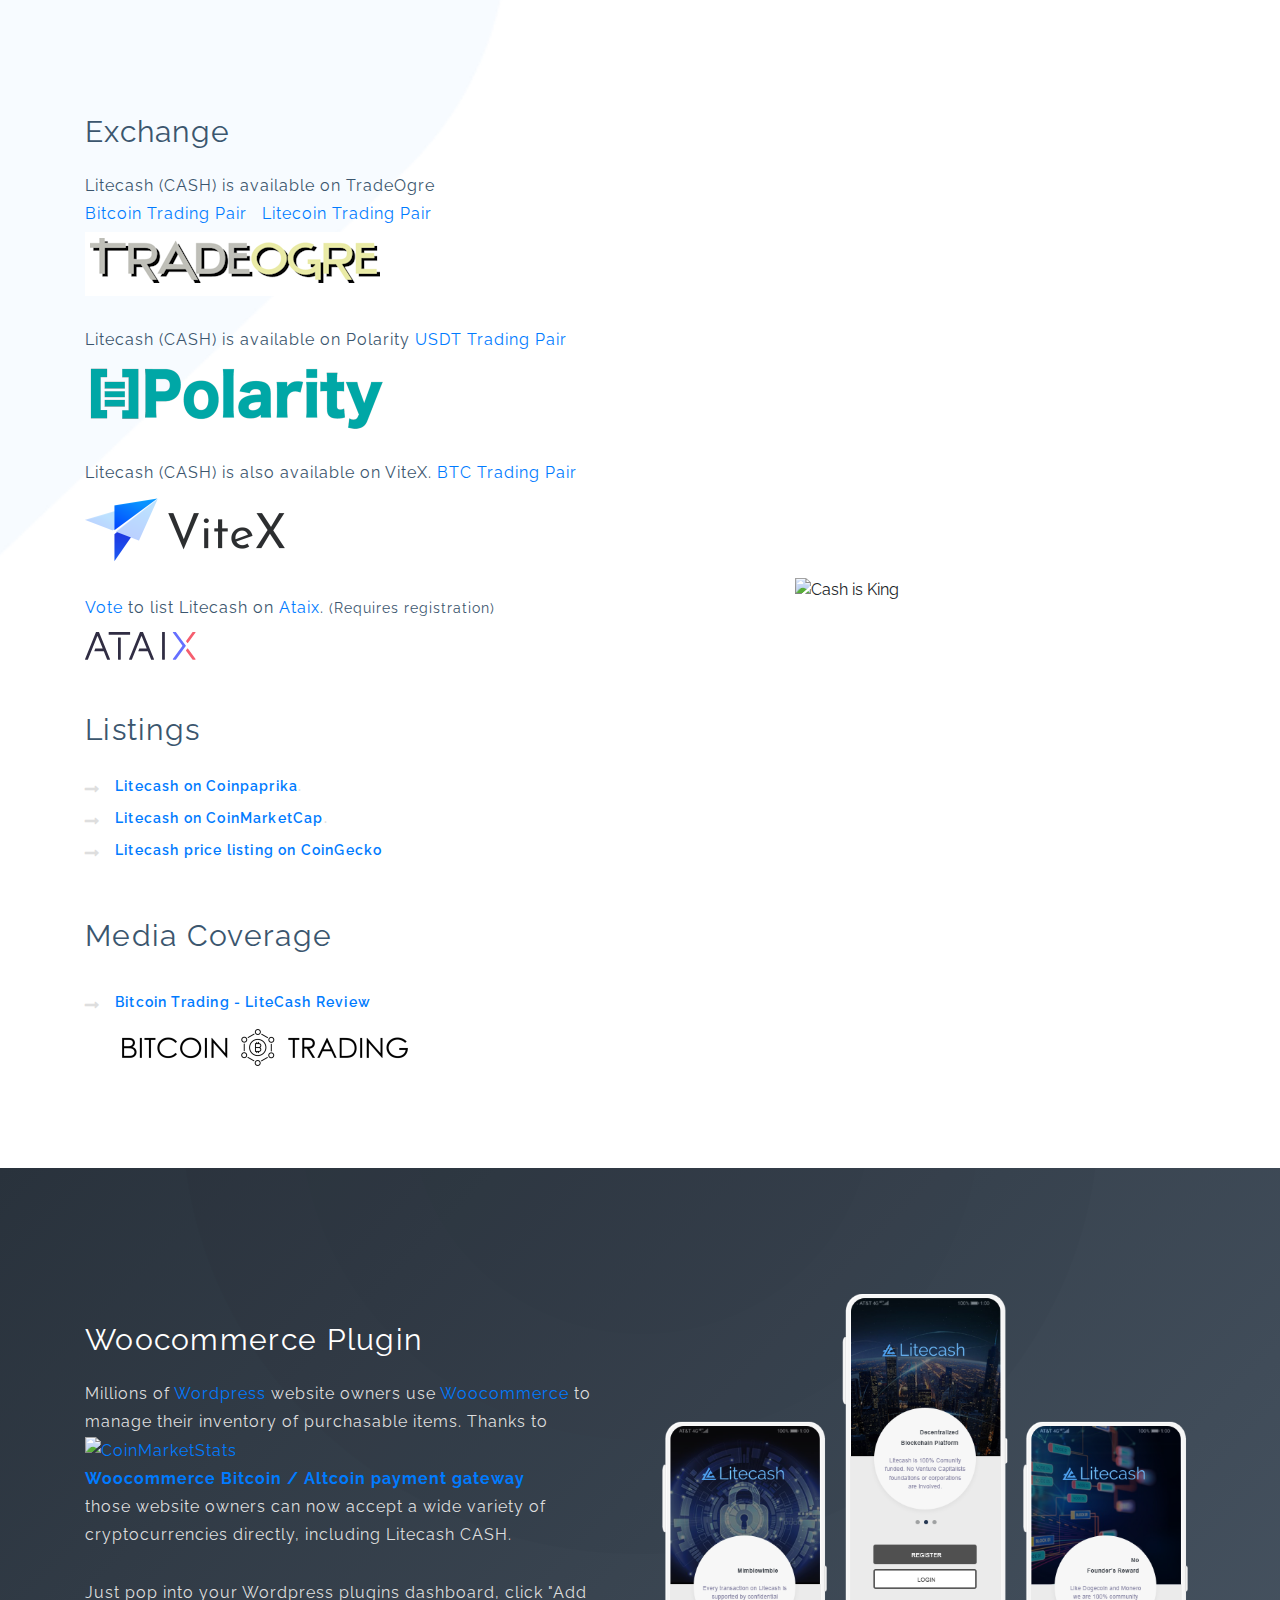
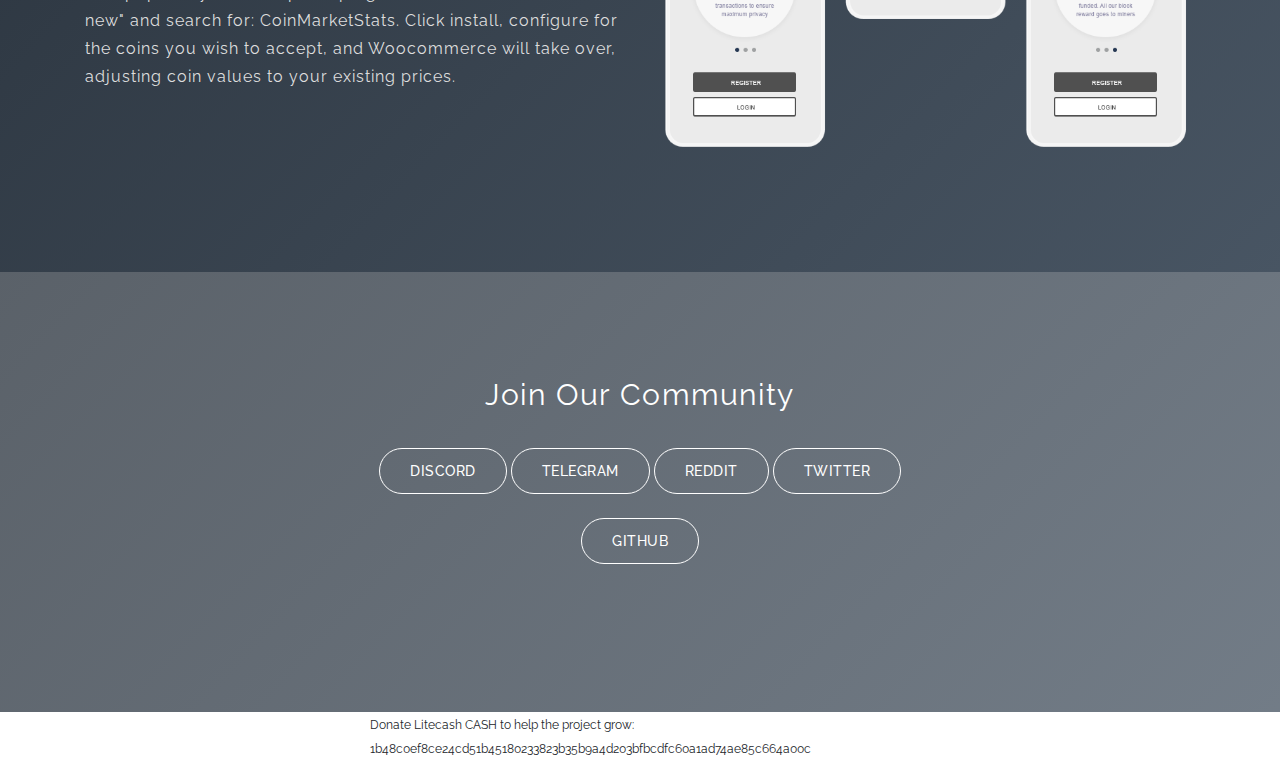
==== commit 248e0201: "updated linux wallet download link" ====
--- a/lite-cash/index.html
+++ b/lite-cash/index.html
@@ -120,7 +120,7 @@
                                 <span class="iconify" data-icon="mdi-android" height="20px"></span>
                                 Android
                             </a>
-                            <a href="https://lite-cash.com/release/linux/" class="btn-secondary-box">
+                            <a href="https://github.com/Litecash-Dev/litecash/releases/tag/2.5.96" class="btn-secondary-box">
                                 <span class="iconify" data-icon="mdi-linux" height="20px"></span>
                                 Linux
                             </a>
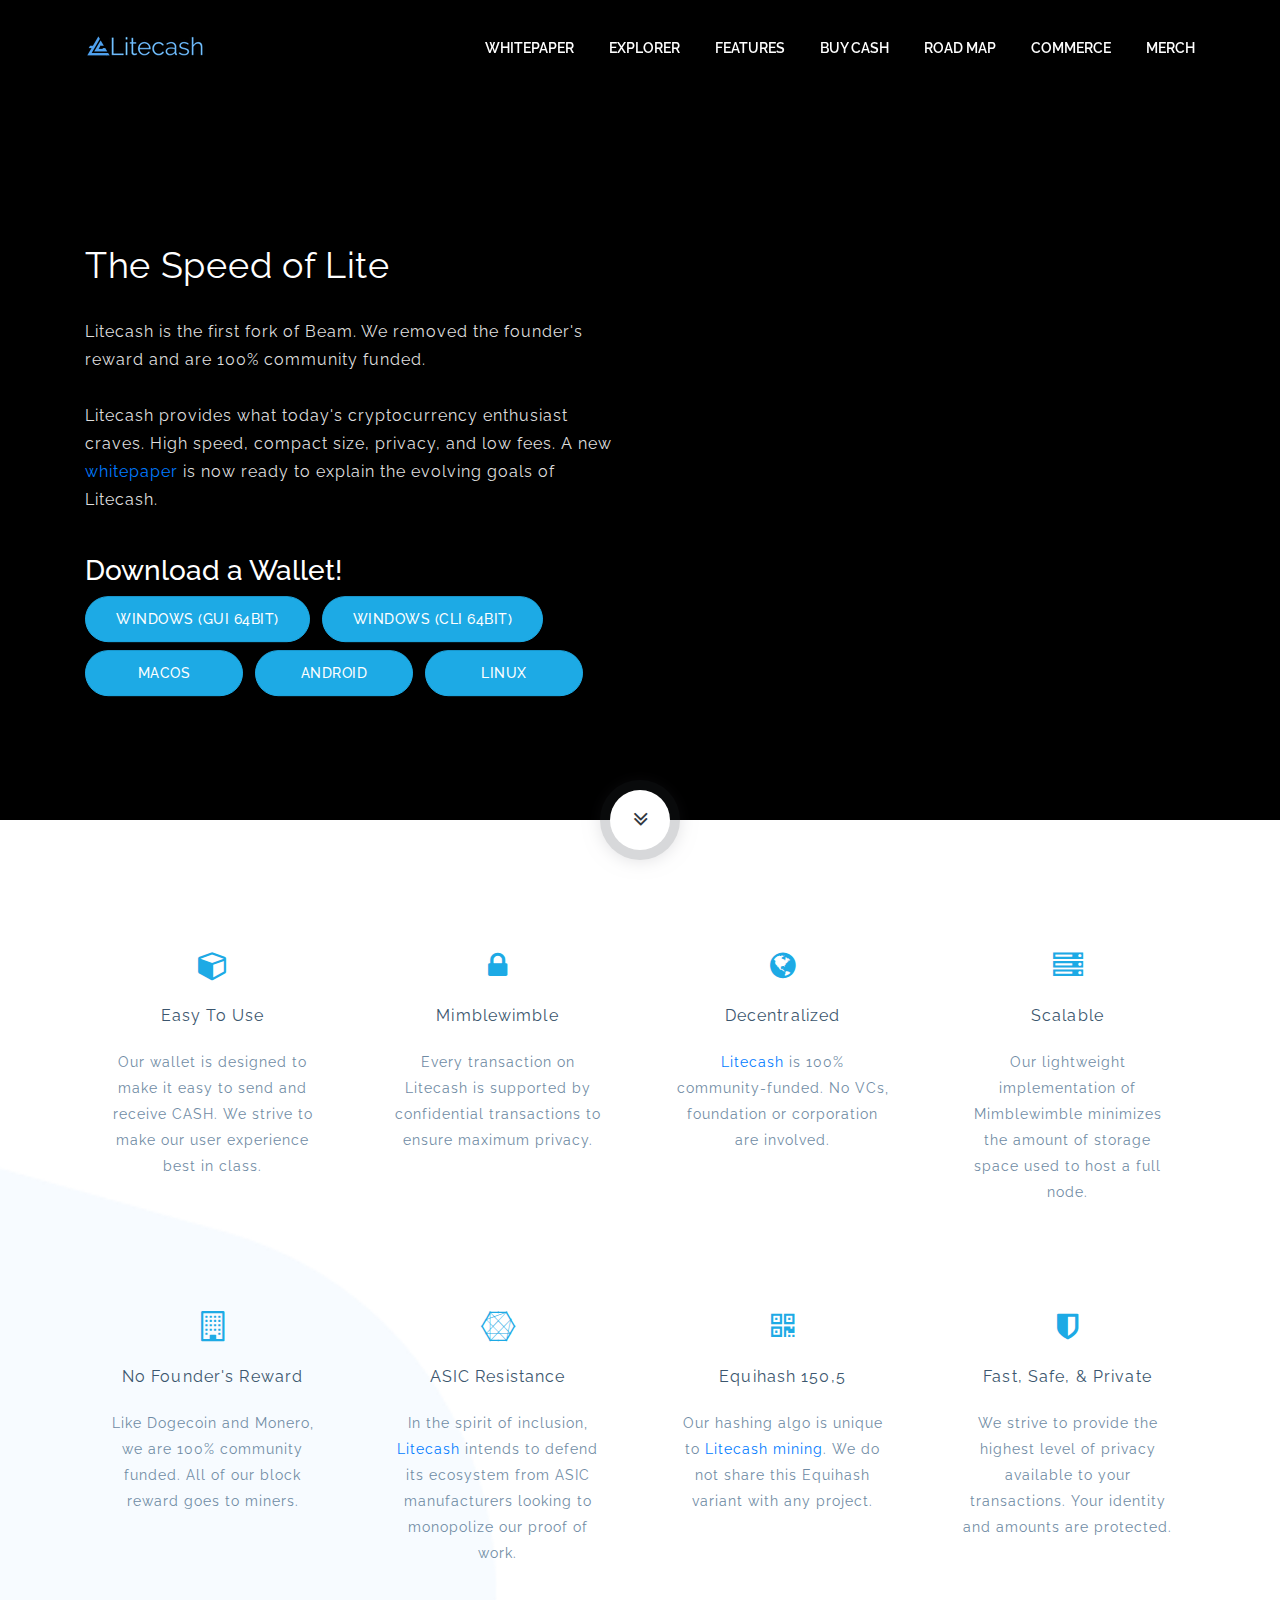
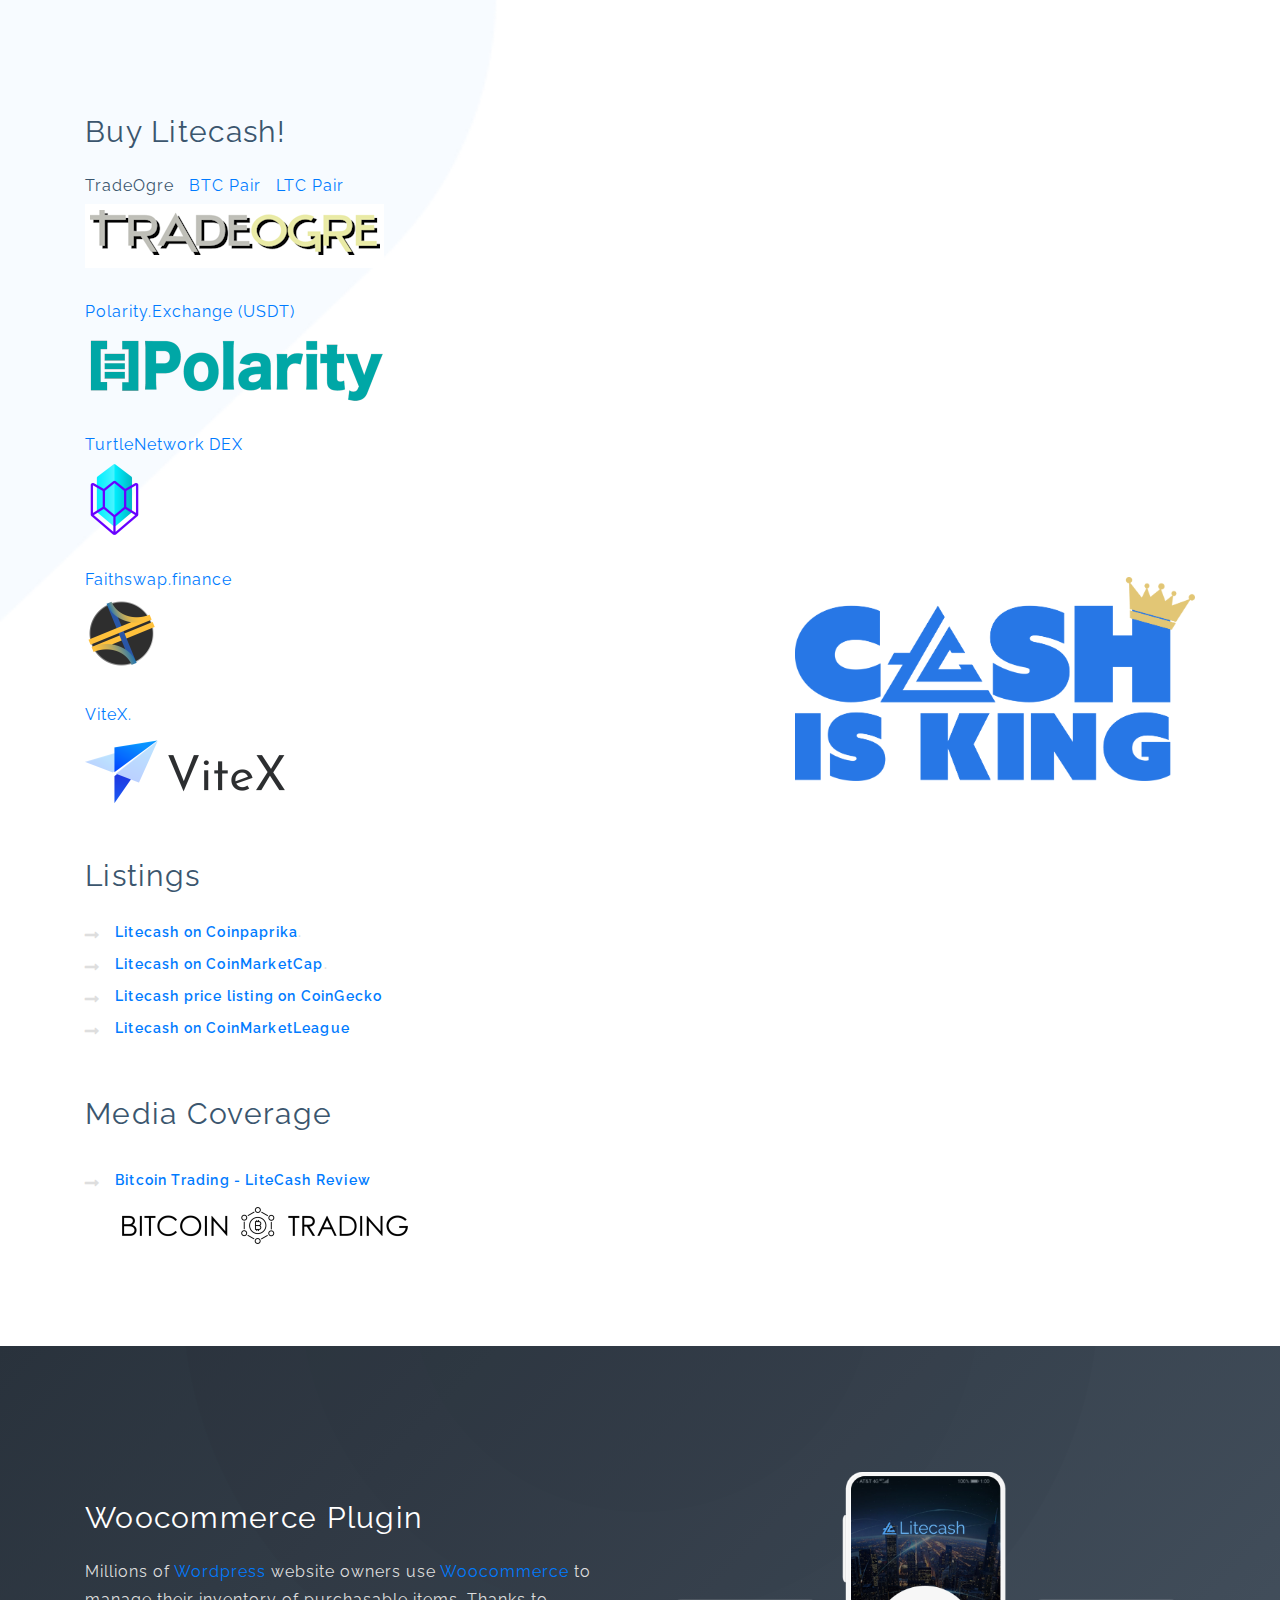
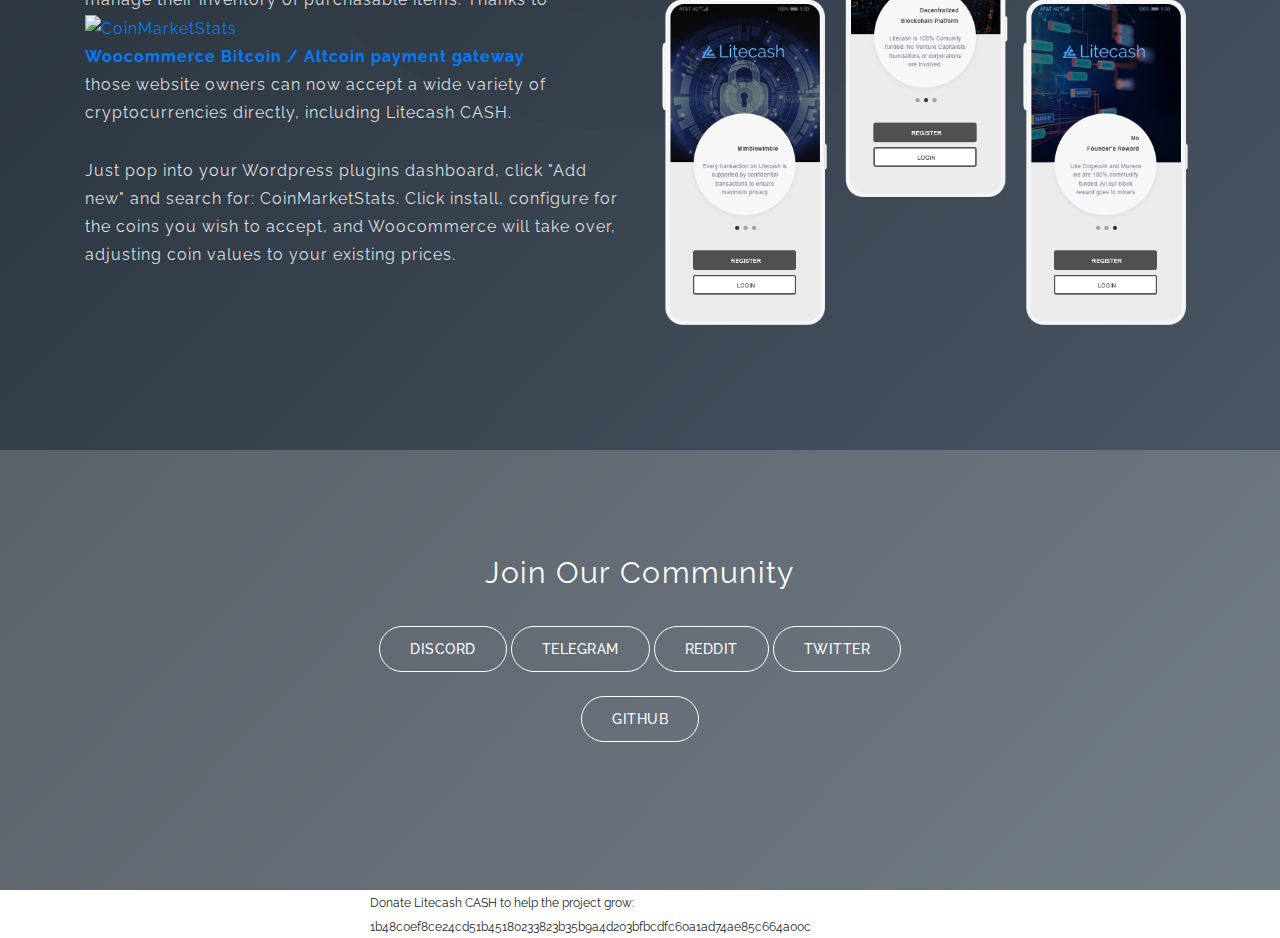
==== commit 23fa0349: "updates to website, cleanued up some images, fixed on, added faithswap link" ====
--- a/lite-cash/index.html
+++ b/lite-cash/index.html
@@ -60,7 +60,7 @@
                             <li><a href="https://lite-cash.com/LitecashWhitepaper.pdf">WHITEPAPER</a></li>
                             <li><a href="http://explorer.lite-cash.com">EXPLORER</a></li>
                             <li><a href="#features">FEATURES</a></li>
-                            <li><a href="#exchange">EXCHANGE</a></li>
+                            <li><a href="#exchange">BUY CASH</a></li>
                             <li><a href="/roadmap.html">ROAD MAP</a></li>
                             <li><a href="#commerce">COMMERCE</a></li>
                             <li><a href="https://shop.lite-cash.com">MERCH</a></li>
@@ -76,7 +76,7 @@
                                 <li><a href="https://lite-cash.com/LitecashWhitepaper.pdf">WHITEPAPER</a></li>
                                 <li><a href="http://explorer.lite-cash.com">EXPLORER</a></li>
                                 <li><a href="#features">FEATURES</a></li>
-                                <li><a href="#exchange">EXCHANGE</a></li>
+                                <li><a href="#exchange">BUY CASH</a></li>
                                 <li><a href="/roadmap.html">ROAD MAP</a></li>
                                 <li><a href="#commerce">COMMERCE</a></li>
                                 <li><a href="https://shop.lite-cash.com">MERCH</a></li>
@@ -232,29 +232,33 @@
             <div class="row" id="exchange">
                 <div class="col-lg-6 col-md-6 col-sm-12 align-self-center">
                     <div class="left-heading">
-                        <h2 class="section-title">Exchange</h2>
+                        <h2 class="section-title">Buy Litecash!</h2>
                     </div>
                     <div class="left-text">
-                        <p class="dark">Litecash (CASH) is available on TradeOgre<br>
-                            <a href="https://tradeogre.com/exchange/BTC-CASH">Bitcoin Trading Pair</a> &nbsp;
-                            <a href="https://tradeogre.com/exchange/LTC-CASH">Litecoin Trading Pair</a><br>
+                        <p class="dark">TradeOgre &nbsp;
+                            <a href="https://tradeogre.com/exchange/BTC-CASH">BTC Pair</a> &nbsp;
+                            <a href="https://tradeogre.com/exchange/LTC-CASH">LTC Pair</a><br>
                             <a href="https://tradeogre.com/exchange/BTC-CASH"><img src="assets/images/tradeogre.png" alt="Trade Ogre" style="margin-top: 4px"></a>
                         </p>
-                        <p class="dark">Litecash (CASH) is available on Polarity
-                            <a href="https://polarity.exchange/trade?assetId2=37n4vgAUKaox1mNeE7vb45V1AWbUMsyrtq7fMVGkL8f1&assetId1=7RB3BWayeCVPq3kkpkeJZAFv2DYCB5gEwnutEpRofaw4">USDT Trading Pair</a><br>
+                        <p class="dark"><a href="https://polarity.exchange/trade?assetId2=37n4vgAUKaox1mNeE7vb45V1AWbUMsyrtq7fMVGkL8f1&assetId1=7RB3BWayeCVPq3kkpkeJZAFv2DYCB5gEwnutEpRofaw4"> Polarity.Exchange (USDT)</a><br>
                             <a href="https://polarity.exchange/trade?assetId2=37n4vgAUKaox1mNeE7vb45V1AWbUMsyrtq7fMVGkL8f1&assetId1=7RB3BWayeCVPq3kkpkeJZAFv2DYCB5gEwnutEpRofaw4"><img src="assets/images/polarity-logo-green-small.png" alt="Polarity" style="margin-top: 4px"></a>
                         </p>
-                        <p class="dark">Litecash (CASH) is also available on ViteX.
-                            <a href="https://x.vite.net/trade?symbol=CASH-000_BTC-000">BTC Trading Pair</a><br>
+						<p class="dark"><a href="https://wallet.turtlenetwork.eu/">TurtleNetwork DEX</a><br>
+                            <a href="https://wallet.turtlenetwork.eu/"><img src="assets/images/turtlenetwork-logo-sm.png" alt="TN DEX" style="margin-top: 4px"></a>
+                        </p>
+						<p class="dark"><a href="https://faithswap.finance/exchange.html">Faithswap.finance</a><br>
+                            <a href="https://faithswap.finance/"><img src="assets/images/faithswap-logo-sm.png" alt="Faithswap.finance" style="margin-top: 4px"></a>
+                        </p>
+                        <p class="dark"><a href="https://x.vite.net/trade?symbol=CASH-000_BTC-000">ViteX.</a><br>
                             <a href="https://x.vite.net/trade?symbol=CASH-000_BTC-000"><img src="assets/images/vitex_sm.png" alt="ViteX" style="margin-top: 4px"></a>
                         </p>
-                        <p class="dark"><a href="https://ataix.com/r/JLVIFF3Ay">Vote</a> to list Litecash on
+                        <!-- <p class="dark"><a href="https://ataix.com/r/JLVIFF3Ay">Vote</a> to list Litecash on
                             <a href="https://ataix.com/r/JLVIFF3Ay">Ataix</a>.
                             <span style="font-size:14px;display: inline">
                             (Requires registration)
                             </span><br>
                             <a href="https://ataix.com/r/JLVIFF3Ay"><img src="assets/images/ataix_dark.svg" alt="Ataix" style="margin-top: 10px"></a>
-                        </p>
+                        </p> -->
 
                     </div>
                     <div class="left-heading">
@@ -265,6 +269,7 @@
                             <li><a href="https://coinpaprika.com/coin/cash-litecash/">Litecash on Coinpaprika</a>.</li>
                             <li><a href="https://coinmarketcap.com/currencies/litecash/">Litecash on CoinMarketCap</a>.</li>
                             <li><a href="https://www.coingecko.com/en/coins/litecash/">Litecash price listing on CoinGecko</a></li>
+							<li><a href="https://coinmarketleague.com/coin/litecash">Litecash on CoinMarketLeague</a></li>
                         </ul>
                     </div>
                     <div class="left-heading">
